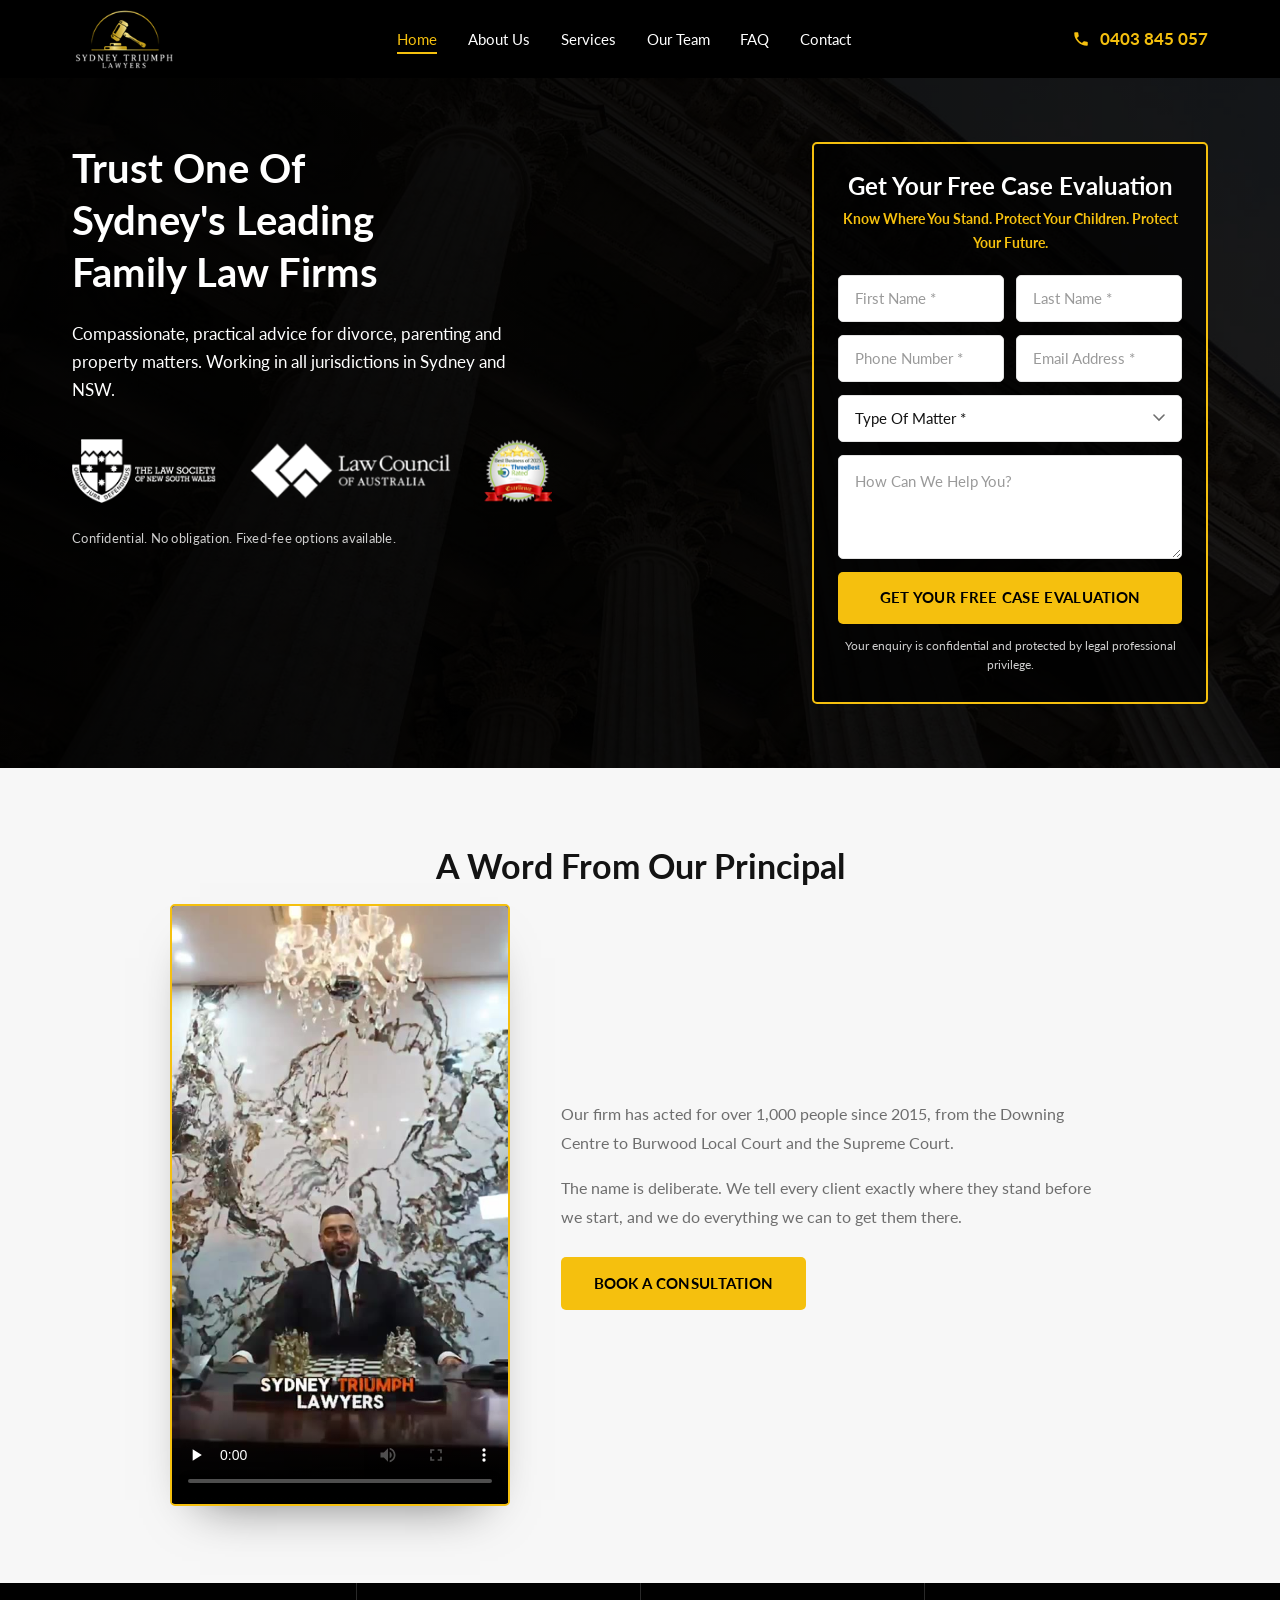
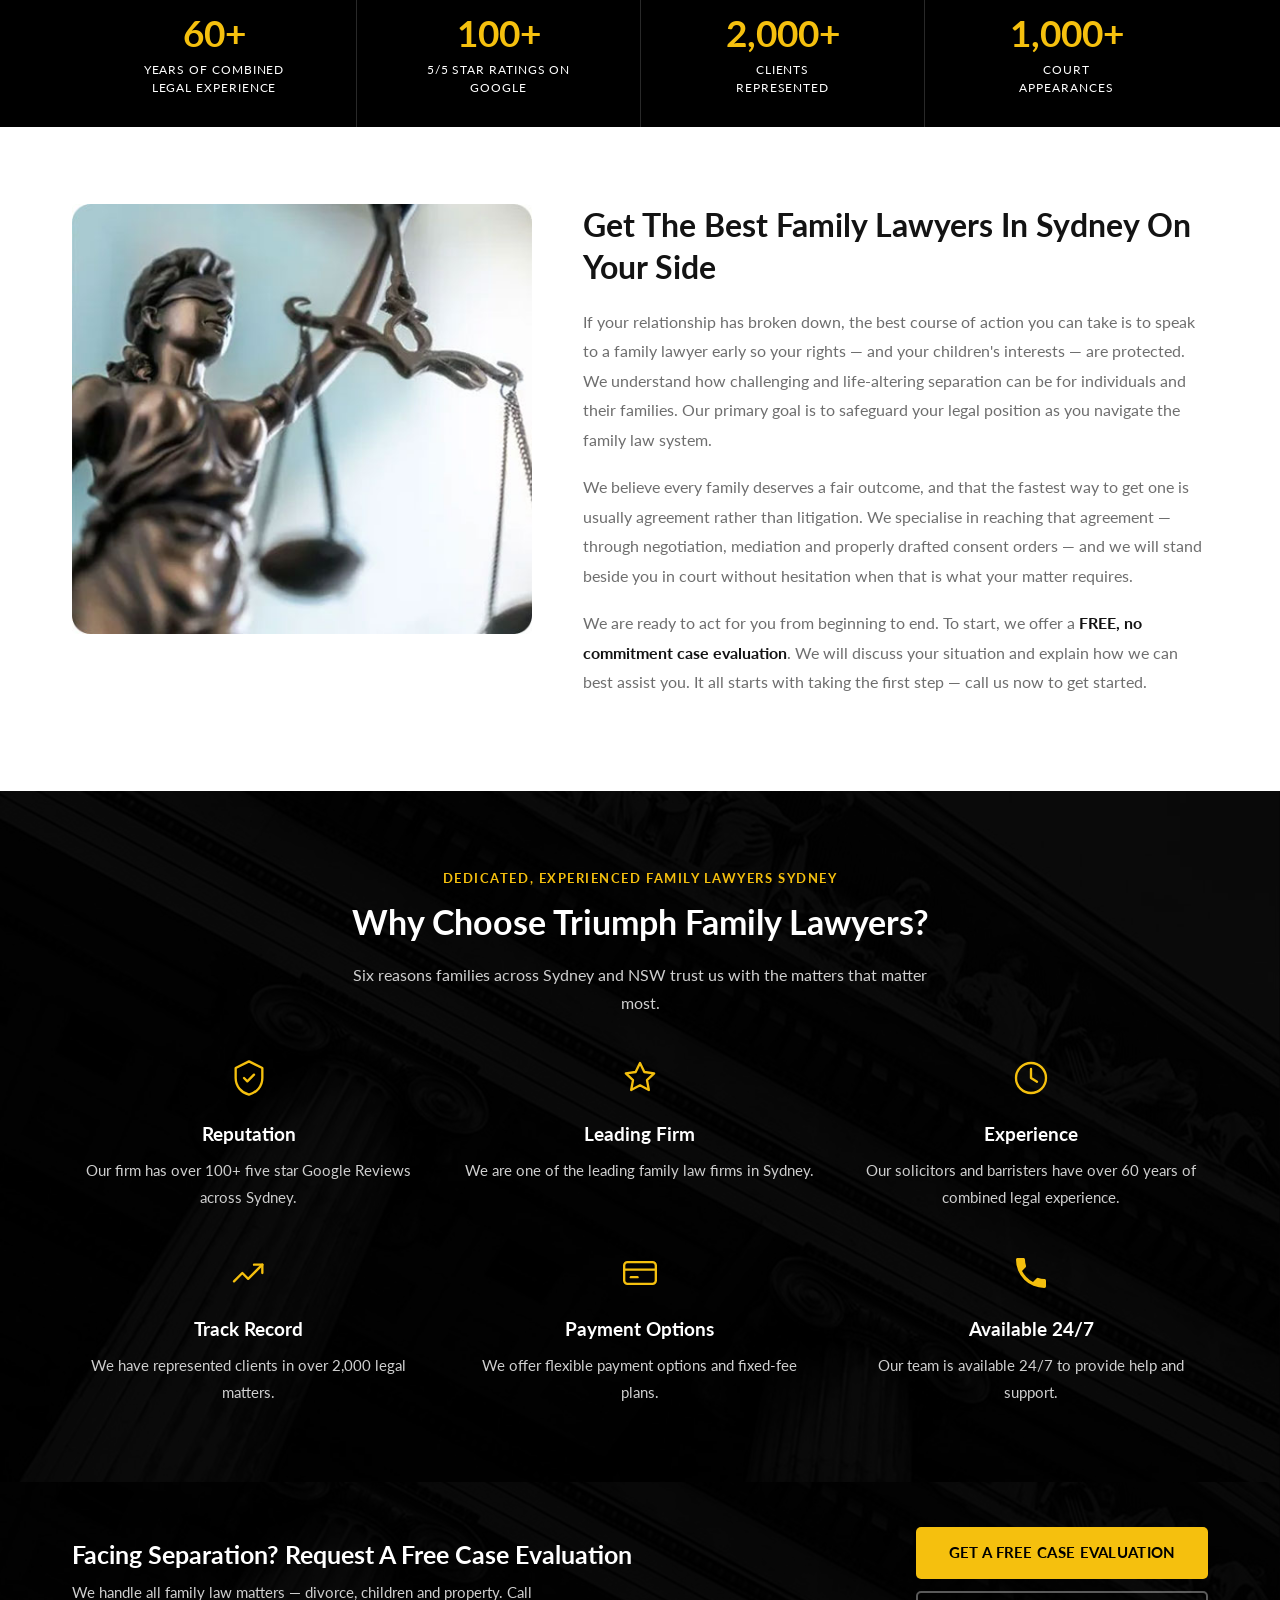
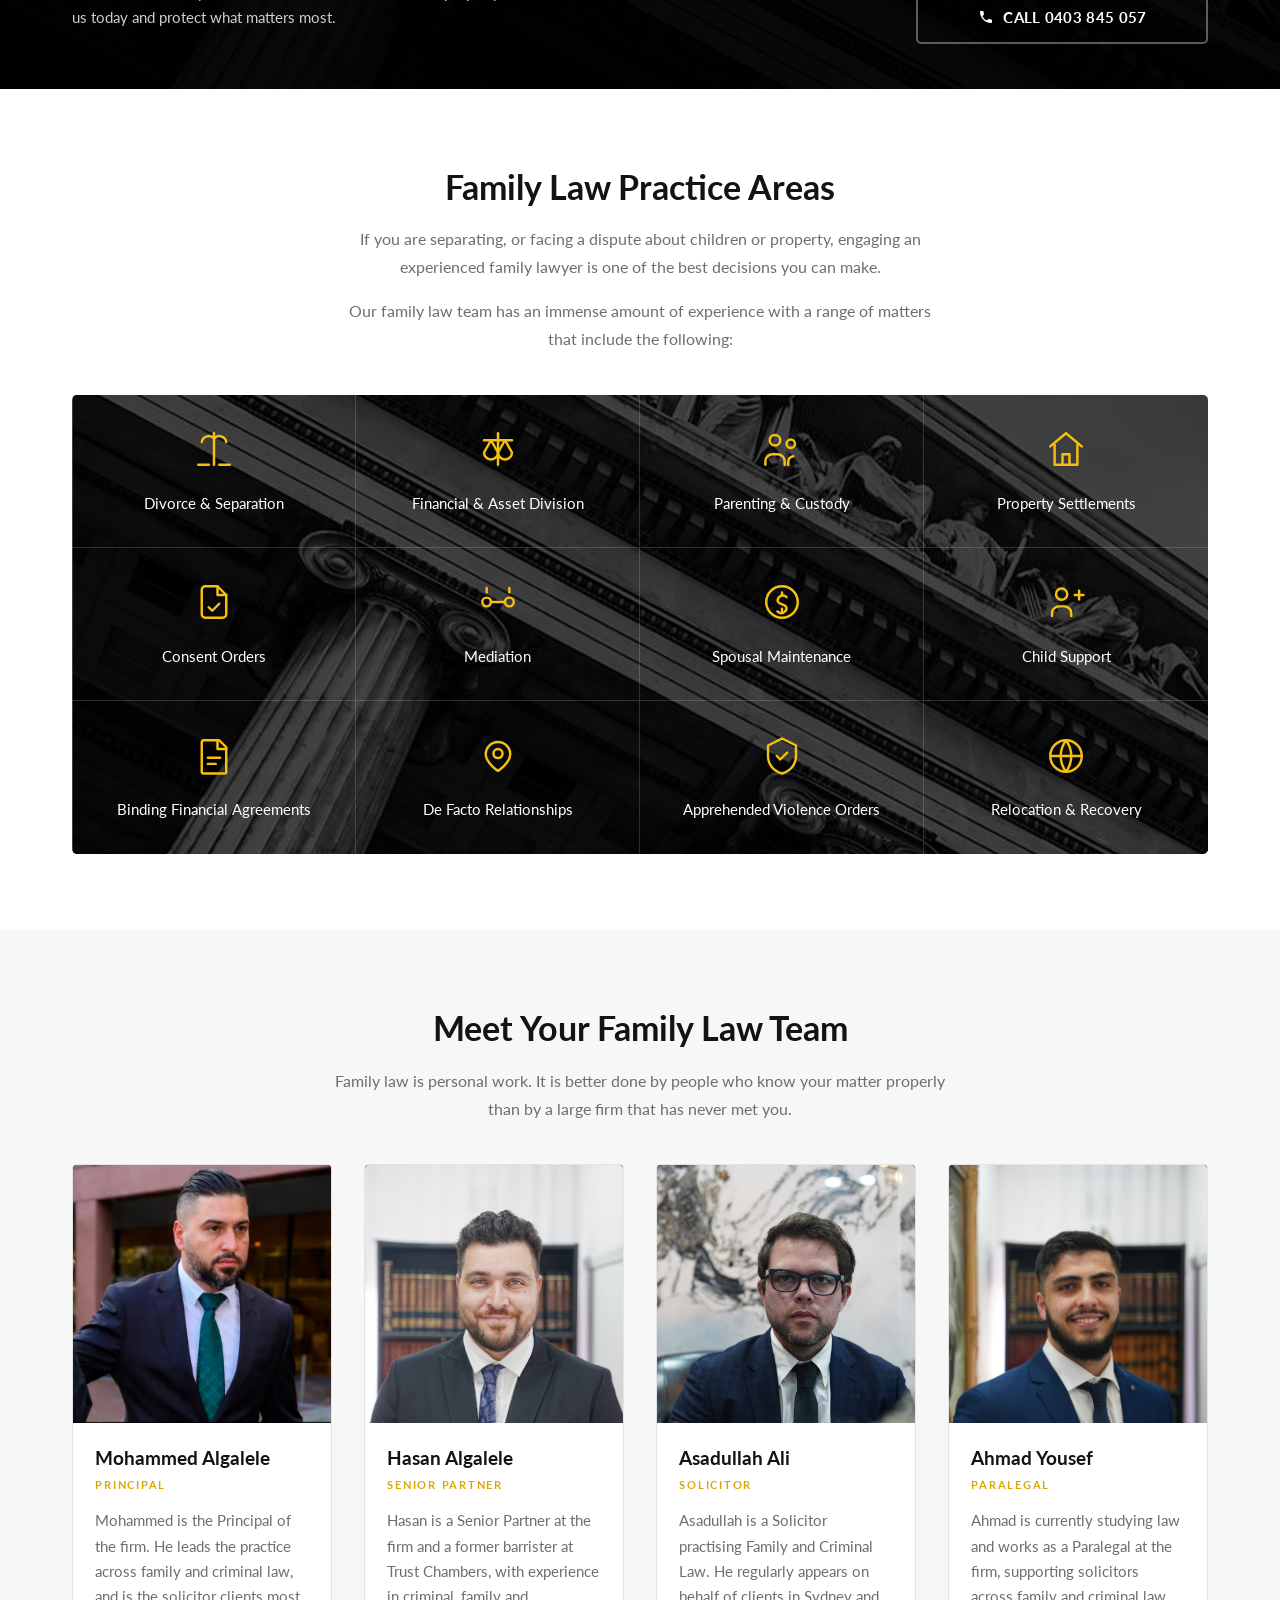
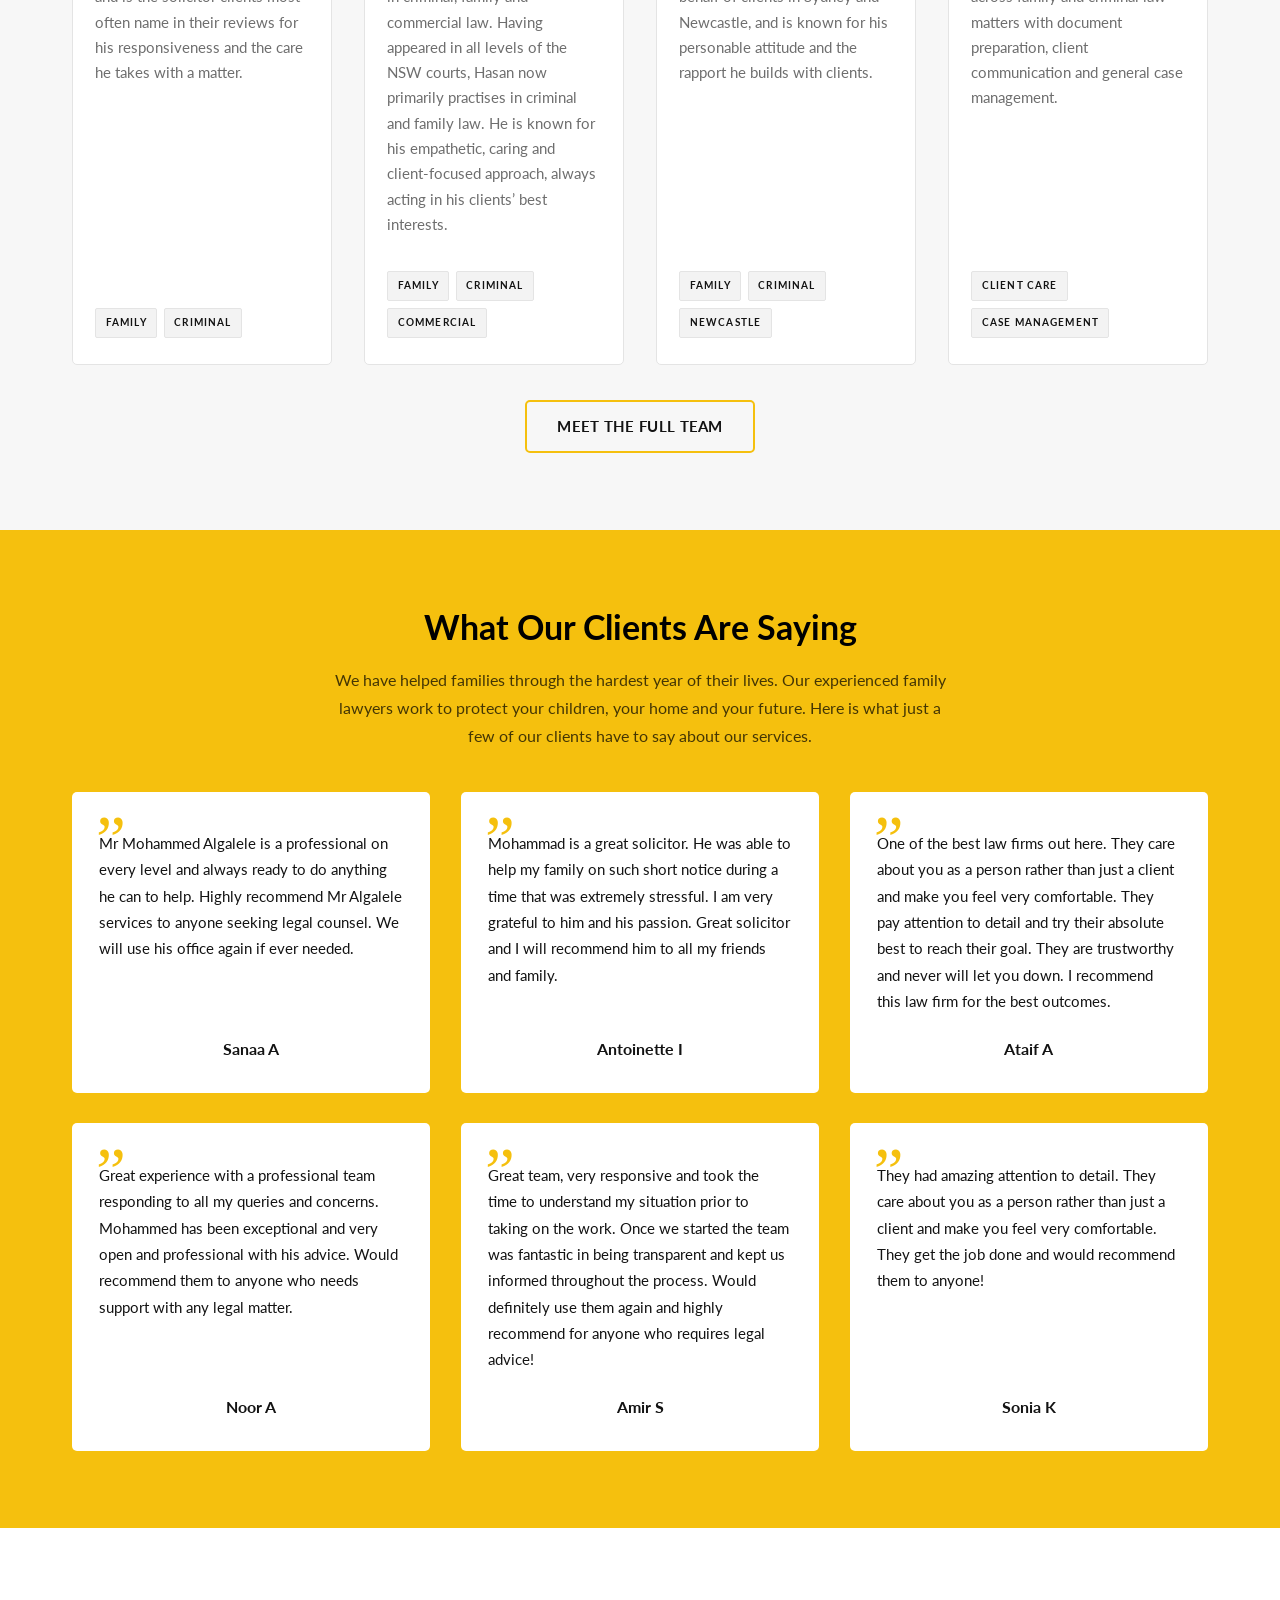
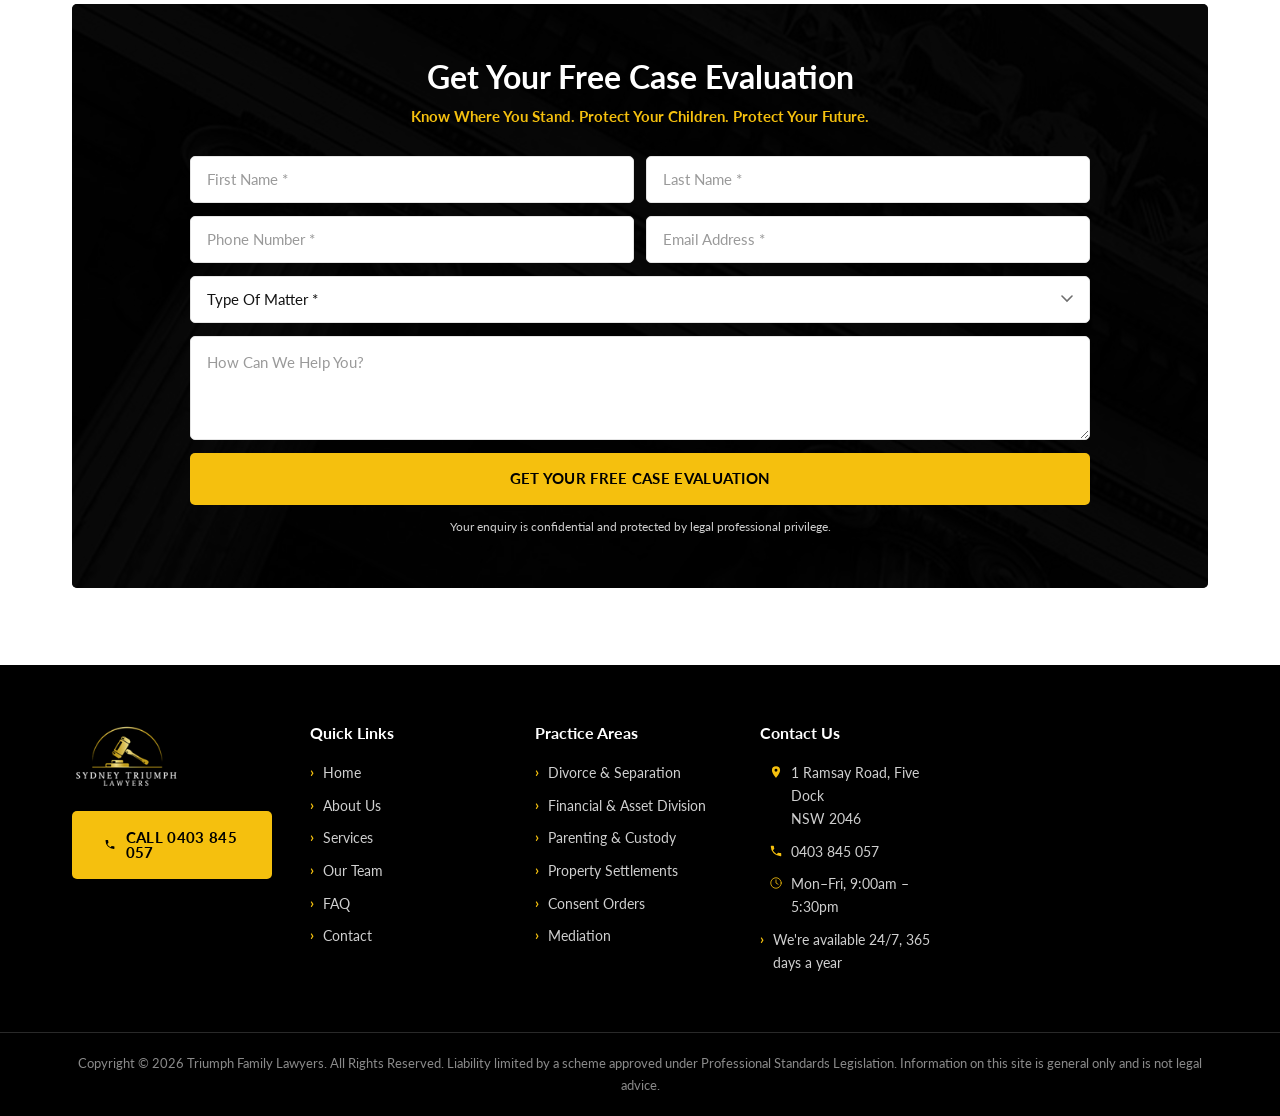
==== index.html @ a7031477 "New phone number and worded step labels Phone changed to 0403 845 057 across every page until the la" ====
<!DOCTYPE html>
<html lang="en-US">
<head>
<meta charset="UTF-8">
<meta name="viewport" content="width=device-width, initial-scale=1">
<link rel="profile" href="https://gmpg.org/xfn/11">
<title>Triumph Family Lawyers &#8211; Family Law Solicitors — Sydney &amp; NSW</title>
<meta name='robots' content='max-image-preview:large' />
<meta name="robots" content="noindex, nofollow, noarchive">
<link rel='dns-prefetch' href='http://fonts.googleapis.com/' />
<link href='https://fonts.gstatic.com' crossorigin rel='preconnect' />
<style id="wp-img-auto-sizes-contain-inline-css">
img:is([sizes=auto i],[sizes^="auto," i]){contain-intrinsic-size:3000px 1500px}
/*# sourceURL=wp-img-auto-sizes-contain-inline-css */
</style>
<style id="wp-emoji-styles-inline-css">

	img.wp-smiley, img.emoji {
		display: inline !important;
		border: none !important;
		box-shadow: none !important;
		height: 1em !important;
		width: 1em !important;
		margin: 0 0.07em !important;
		vertical-align: -0.1em !important;
		background: none !important;
		padding: 0 !important;
	}
/*# sourceURL=wp-emoji-styles-inline-css */
</style>
<style id="wp-block-library-inline-css">
/**
 * Colors
 */
/**
 * Typography
 */
/**
 * SCSS Variables.
 *
 * Please use variables from this sheet to ensure consistency across the UI.
 * Don't add to this sheet unless you're pretty sure the value will be reused in many places.
 * For example, don't add rules to this sheet that affect block visuals. It's purely for UI.
 */
/**
 * Fonts & basic variables.
 */
/**
 * Typography
 */
/**
 * Grid System.
 * https://make.wordpress.org/design/2019/10/31/proposal-a-consistent-spacing-system-for-wordpress/
 */
/**
 * Radius scale.
 */
/**
 * Elevation scale.
 */
/**
 * Dimensions.
 */
/**
 * Mobile specific styles
 */
/**
 * Editor styles.
 */
/**
 * Block & Editor UI.
 */
/**
 * Block paddings.
 */
/**
 * React Native specific.
 * These variables do not appear to be used anywhere else.
 */
/**
 * Breakpoints & Media Queries
 */
/**
*  Converts a hex value into the rgb equivalent.
*
* @param {string} hex - the hexadecimal value to convert
* @return {string} comma separated rgb values
*/
/**
 * Long content fade mixin
 *
 * Creates a fading overlay to signify that the content is longer
 * than the space allows.
 */
/**
 * Breakpoint mixins
 */
/**
 * Focus styles.
 */
/**
 * Applies editor left position to the selector passed as argument
 */
/**
 * Styles that are reused verbatim in a few places
 */
/**
 * Allows users to opt-out of animations via OS-level preferences.
 */
/**
 * Reset default styles for JavaScript UI based pages.
 * This is a WP-admin agnostic reset
 */
/**
 * Reset the WP Admin page styles for Gutenberg-like pages.
 */
/**
 * Creates a checkerboard pattern background to indicate transparency.
 * @param {String} $size - The size of the squares in the checkerboard pattern. Default is 12px.
 */
:root {
  --wp-block-synced-color: #7a00df;
  --wp-block-synced-color--rgb: 122, 0, 223;
  --wp-bound-block-color: var(--wp-block-synced-color);
  --wp-editor-canvas-background: #ddd;
  --wp-admin-theme-color: #007cba;
  --wp-admin-theme-color--rgb: 0, 124, 186;
  --wp-admin-theme-color-darker-10: rgb(0, 107, 160.5);
  --wp-admin-theme-color-darker-10--rgb: 0, 107, 160.5;
  --wp-admin-theme-color-darker-20: #005a87;
  --wp-admin-theme-color-darker-20--rgb: 0, 90, 135;
  --wp-admin-border-width-focus: 2px;
}
@media (min-resolution: 192dpi) {
  :root {
    --wp-admin-border-width-focus: 1.5px;
  }
}

/**
 * Element styles.
 */
.wp-element-button {
  cursor: pointer;
}

:root .has-very-light-gray-background-color {
  background-color: #eee;
}
:root .has-very-dark-gray-background-color {
  background-color: #313131;
}
:root .has-very-light-gray-color {
  color: #eee;
}
:root .has-very-dark-gray-color {
  color: #313131;
}
:root {
  /* stylelint-disable @stylistic/function-comma-space-after -- We can not use spacing because of WP multi site kses rule. */
}
:root .has-vivid-green-cyan-to-vivid-cyan-blue-gradient-background {
  background: linear-gradient(135deg, rgb(0, 208, 132) 0%, rgb(6, 147, 227) 100%);
}
:root .has-purple-crush-gradient-background {
  background: linear-gradient(135deg, rgb(52, 226, 228) 0%, rgb(71, 33, 251) 50%, rgb(171, 29, 254) 100%);
}
:root .has-hazy-dawn-gradient-background {
  background: linear-gradient(135deg, rgb(250, 172, 168) 0%, rgb(218, 208, 236) 100%);
}
:root .has-subdued-olive-gradient-background {
  background: linear-gradient(135deg, rgb(250, 250, 225) 0%, rgb(103, 166, 113) 100%);
}
:root .has-atomic-cream-gradient-background {
  background: linear-gradient(135deg, rgb(253, 215, 154) 0%, rgb(0, 74, 89) 100%);
}
:root .has-nightshade-gradient-background {
  background: linear-gradient(135deg, rgb(51, 9, 104) 0%, rgb(49, 205, 207) 100%);
}
:root .has-midnight-gradient-background {
  background: linear-gradient(135deg, rgb(2, 3, 129) 0%, rgb(40, 116, 252) 100%);
}
:root {
  /* stylelint-enable @stylistic/function-comma-space-after */
  --wp--preset--font-size--normal: 16px;
  --wp--preset--font-size--huge: 42px;
}

.has-regular-font-size {
  font-size: 1em;
}

.has-larger-font-size {
  font-size: 2.625em;
}

.has-normal-font-size {
  font-size: var(--wp--preset--font-size--normal);
}

.has-huge-font-size {
  font-size: var(--wp--preset--font-size--huge);
}

:root .has-text-align-center {
  text-align: center;
}

:root .has-text-align-left {
  /*rtl:ignore*/
  text-align: left;
}

:root .has-text-align-right {
  /*rtl:ignore*/
  text-align: right;
}

.has-fit-text {
  white-space: nowrap !important;
}

#end-resizable-editor-section {
  display: none;
}

.aligncenter {
  clear: both;
}

.items-justified-left {
  justify-content: flex-start;
}

.items-justified-center {
  justify-content: center;
}

.items-justified-right {
  justify-content: flex-end;
}

.items-justified-space-between {
  justify-content: space-between;
}

.screen-reader-text {
  border: 0;
  clip-path: inset(50%);
  height: 1px;
  margin: -1px;
  overflow: hidden;
  padding: 0;
  position: absolute;
  width: 1px;
  word-wrap: normal !important;
}

.screen-reader-text:focus {
  background-color: #ddd;
  clip-path: none;
  color: #444;
  display: block;
  font-size: 1em;
  height: auto;
  left: 5px;
  line-height: normal;
  padding: 15px 23px 14px;
  text-decoration: none;
  top: 5px;
  width: auto;
  z-index: 100000;
}

/**
 * The following provide a simple means of applying a default border style when
 * a user first makes a selection in the border block support panel.
 * This prevents issues such as where the user could set a border width
 * and see no border due there being no border style set.
 *
 * This is intended to be removed once intelligent defaults can be set while
 * making border selections via the block support.
 *
 * See: https://github.com/WordPress/gutenberg/pull/33743
 */
html :where(.has-border-color) {
  border-style: solid;
}

html :where([style*=border-color]) {
  border-style: solid;
}

html :where([style*=border-top-color]) {
  border-top-style: solid;
}

html :where([style*=border-right-color]) {
  /*rtl:ignore*/
  border-right-style: solid;
}

html :where([style*=border-bottom-color]) {
  border-bottom-style: solid;
}

html :where([style*=border-left-color]) {
  /*rtl:ignore*/
  border-left-style: solid;
}

html :where([style*=border-width]) {
  border-style: solid;
}

html :where([style*=border-top-width]) {
  border-top-style: solid;
}

html :where([style*=border-right-width]) {
  /*rtl:ignore*/
  border-right-style: solid;
}

html :where([style*=border-bottom-width]) {
  border-bottom-style: solid;
}

html :where([style*=border-left-width]) {
  /*rtl:ignore*/
  border-left-style: solid;
}

/**
 * Provide baseline responsiveness for images.
 */
html :where(img[class*=wp-image-]) {
  height: auto;
  max-width: 100%;
}

/**
 * Reset user agent styles for figure element margins.
 */
:where(figure) {
  margin: 0 0 1em 0;
}

html :where(.is-position-sticky) {
  /* stylelint-disable length-zero-no-unit -- 0px is set explicitly so that it can be used in a calc value. */
  --wp-admin--admin-bar--position-offset: var(--wp-admin--admin-bar--height, 0px);
  /* stylelint-enable length-zero-no-unit */
}

@media screen and (max-width: 600px) {
  html :where(.is-position-sticky) {
    /* stylelint-disable length-zero-no-unit -- 0px is set explicitly so that it can be used in a calc value. */
    --wp-admin--admin-bar--position-offset: 0px;
    /* stylelint-enable length-zero-no-unit */
  }
}

/*# sourceURL=/wp-includes/css/dist/block-library/common.css */
</style>
<style id="classic-theme-styles-inline-css">
/**
 * These rules are needed for backwards compatibility.
 * They should match the button element rules in the base theme.json file.
 */
.wp-block-button__link {
	color: #ffffff;
	background-color: #32373c;
	border-radius: 9999px; /* 100% causes an oval, but any explicit but really high value retains the pill shape. */

	/* This needs a low specificity so it won't override the rules from the button element if defined in theme.json. */
	box-shadow: none;
	text-decoration: none;

	/* The extra 2px are added to size solids the same as the outline versions.*/
	padding: calc(0.667em + 2px) calc(1.333em + 2px);

	font-size: 1.125em;
}

.wp-block-file__button {
	background: #32373c;
	color: #ffffff;
	text-decoration: none;
}

/*# sourceURL=/wp-includes/css/classic-themes.css */
</style>

<style id="global-styles-inline-css">
:root{--wp--preset--aspect-ratio--square: 1;--wp--preset--aspect-ratio--4-3: 4/3;--wp--preset--aspect-ratio--3-4: 3/4;--wp--preset--aspect-ratio--3-2: 3/2;--wp--preset--aspect-ratio--2-3: 2/3;--wp--preset--aspect-ratio--16-9: 16/9;--wp--preset--aspect-ratio--9-16: 9/16;--wp--preset--color--black: #000000;--wp--preset--color--cyan-bluish-gray: #abb8c3;--wp--preset--color--white: #ffffff;--wp--preset--color--pale-pink: #f78da7;--wp--preset--color--vivid-red: #cf2e2e;--wp--preset--color--luminous-vivid-orange: #ff6900;--wp--preset--color--luminous-vivid-amber: #fcb900;--wp--preset--color--light-green-cyan: #7bdcb5;--wp--preset--color--vivid-green-cyan: #00d084;--wp--preset--color--pale-cyan-blue: #8ed1fc;--wp--preset--color--vivid-cyan-blue: #0693e3;--wp--preset--color--vivid-purple: #9b51e0;--wp--preset--gradient--vivid-cyan-blue-to-vivid-purple: linear-gradient(135deg,rgb(6,147,227) 0%,rgb(155,81,224) 100%);--wp--preset--gradient--light-green-cyan-to-vivid-green-cyan: linear-gradient(135deg,rgb(122,220,180) 0%,rgb(0,208,130) 100%);--wp--preset--gradient--luminous-vivid-amber-to-luminous-vivid-orange: linear-gradient(135deg,rgb(252,185,0) 0%,rgb(255,105,0) 100%);--wp--preset--gradient--luminous-vivid-orange-to-vivid-red: linear-gradient(135deg,rgb(255,105,0) 0%,rgb(207,46,46) 100%);--wp--preset--gradient--very-light-gray-to-cyan-bluish-gray: linear-gradient(135deg,rgb(238,238,238) 0%,rgb(169,184,195) 100%);--wp--preset--gradient--cool-to-warm-spectrum: linear-gradient(135deg,rgb(74,234,220) 0%,rgb(151,120,209) 20%,rgb(207,42,186) 40%,rgb(238,44,130) 60%,rgb(251,105,98) 80%,rgb(254,248,76) 100%);--wp--preset--gradient--blush-light-purple: linear-gradient(135deg,rgb(255,206,236) 0%,rgb(152,150,240) 100%);--wp--preset--gradient--blush-bordeaux: linear-gradient(135deg,rgb(254,205,165) 0%,rgb(254,45,45) 50%,rgb(107,0,62) 100%);--wp--preset--gradient--luminous-dusk: linear-gradient(135deg,rgb(255,203,112) 0%,rgb(199,81,192) 50%,rgb(65,88,208) 100%);--wp--preset--gradient--pale-ocean: linear-gradient(135deg,rgb(255,245,203) 0%,rgb(182,227,212) 50%,rgb(51,167,181) 100%);--wp--preset--gradient--electric-grass: linear-gradient(135deg,rgb(202,248,128) 0%,rgb(113,206,126) 100%);--wp--preset--gradient--midnight: linear-gradient(135deg,rgb(2,3,129) 0%,rgb(40,116,252) 100%);--wp--preset--font-size--small: 13px;--wp--preset--font-size--medium: 20px;--wp--preset--font-size--large: 36px;--wp--preset--font-size--x-large: 42px;--wp--preset--spacing--20: 0.44rem;--wp--preset--spacing--30: 0.67rem;--wp--preset--spacing--40: 1rem;--wp--preset--spacing--50: 1.5rem;--wp--preset--spacing--60: 2.25rem;--wp--preset--spacing--70: 3.38rem;--wp--preset--spacing--80: 5.06rem;--wp--preset--shadow--natural: 6px 6px 9px rgba(0, 0, 0, 0.2);--wp--preset--shadow--deep: 12px 12px 50px rgba(0, 0, 0, 0.4);--wp--preset--shadow--sharp: 6px 6px 0px rgba(0, 0, 0, 0.2);--wp--preset--shadow--outlined: 6px 6px 0px -3px rgb(255, 255, 255), 6px 6px rgb(0, 0, 0);--wp--preset--shadow--crisp: 6px 6px 0px rgb(0, 0, 0);}:where(body) { margin: 0; }:where(.is-layout-flex){gap: 0.5em;}:where(.is-layout-grid){gap: 0.5em;}body .is-layout-flex{display: flex;}.is-layout-flex{flex-wrap: wrap;align-items: center;}.is-layout-flex > :is(*, div){margin: 0;}body .is-layout-grid{display: grid;}.is-layout-grid > :is(*, div){margin: 0;}body{padding-top: 0px;padding-right: 0px;padding-bottom: 0px;padding-left: 0px;}:root :where(.wp-element-button, .wp-block-button__link){background-color: #32373c;border-width: 0;color: #fff;font-family: inherit;font-size: inherit;font-style: inherit;font-weight: inherit;letter-spacing: inherit;line-height: inherit;padding-top: calc(0.667em + 2px);padding-right: calc(1.333em + 2px);padding-bottom: calc(0.667em + 2px);padding-left: calc(1.333em + 2px);text-decoration: none;text-transform: inherit;}.has-black-color{color: var(--wp--preset--color--black) !important;}.has-cyan-bluish-gray-color{color: var(--wp--preset--color--cyan-bluish-gray) !important;}.has-white-color{color: var(--wp--preset--color--white) !important;}.has-pale-pink-color{color: var(--wp--preset--color--pale-pink) !important;}.has-vivid-red-color{color: var(--wp--preset--color--vivid-red) !important;}.has-luminous-vivid-orange-color{color: var(--wp--preset--color--luminous-vivid-orange) !important;}.has-luminous-vivid-amber-color{color: var(--wp--preset--color--luminous-vivid-amber) !important;}.has-light-green-cyan-color{color: var(--wp--preset--color--light-green-cyan) !important;}.has-vivid-green-cyan-color{color: var(--wp--preset--color--vivid-green-cyan) !important;}.has-pale-cyan-blue-color{color: var(--wp--preset--color--pale-cyan-blue) !important;}.has-vivid-cyan-blue-color{color: var(--wp--preset--color--vivid-cyan-blue) !important;}.has-vivid-purple-color{color: var(--wp--preset--color--vivid-purple) !important;}.has-black-background-color{background-color: var(--wp--preset--color--black) !important;}.has-cyan-bluish-gray-background-color{background-color: var(--wp--preset--color--cyan-bluish-gray) !important;}.has-white-background-color{background-color: var(--wp--preset--color--white) !important;}.has-pale-pink-background-color{background-color: var(--wp--preset--color--pale-pink) !important;}.has-vivid-red-background-color{background-color: var(--wp--preset--color--vivid-red) !important;}.has-luminous-vivid-orange-background-color{background-color: var(--wp--preset--color--luminous-vivid-orange) !important;}.has-luminous-vivid-amber-background-color{background-color: var(--wp--preset--color--luminous-vivid-amber) !important;}.has-light-green-cyan-background-color{background-color: var(--wp--preset--color--light-green-cyan) !important;}.has-vivid-green-cyan-background-color{background-color: var(--wp--preset--color--vivid-green-cyan) !important;}.has-pale-cyan-blue-background-color{background-color: var(--wp--preset--color--pale-cyan-blue) !important;}.has-vivid-cyan-blue-background-color{background-color: var(--wp--preset--color--vivid-cyan-blue) !important;}.has-vivid-purple-background-color{background-color: var(--wp--preset--color--vivid-purple) !important;}.has-black-border-color{border-color: var(--wp--preset--color--black) !important;}.has-cyan-bluish-gray-border-color{border-color: var(--wp--preset--color--cyan-bluish-gray) !important;}.has-white-border-color{border-color: var(--wp--preset--color--white) !important;}.has-pale-pink-border-color{border-color: var(--wp--preset--color--pale-pink) !important;}.has-vivid-red-border-color{border-color: var(--wp--preset--color--vivid-red) !important;}.has-luminous-vivid-orange-border-color{border-color: var(--wp--preset--color--luminous-vivid-orange) !important;}.has-luminous-vivid-amber-border-color{border-color: var(--wp--preset--color--luminous-vivid-amber) !important;}.has-light-green-cyan-border-color{border-color: var(--wp--preset--color--light-green-cyan) !important;}.has-vivid-green-cyan-border-color{border-color: var(--wp--preset--color--vivid-green-cyan) !important;}.has-pale-cyan-blue-border-color{border-color: var(--wp--preset--color--pale-cyan-blue) !important;}.has-vivid-cyan-blue-border-color{border-color: var(--wp--preset--color--vivid-cyan-blue) !important;}.has-vivid-purple-border-color{border-color: var(--wp--preset--color--vivid-purple) !important;}.has-vivid-cyan-blue-to-vivid-purple-gradient-background{background: var(--wp--preset--gradient--vivid-cyan-blue-to-vivid-purple) !important;}.has-light-green-cyan-to-vivid-green-cyan-gradient-background{background: var(--wp--preset--gradient--light-green-cyan-to-vivid-green-cyan) !important;}.has-luminous-vivid-amber-to-luminous-vivid-orange-gradient-background{background: var(--wp--preset--gradient--luminous-vivid-amber-to-luminous-vivid-orange) !important;}.has-luminous-vivid-orange-to-vivid-red-gradient-background{background: var(--wp--preset--gradient--luminous-vivid-orange-to-vivid-red) !important;}.has-very-light-gray-to-cyan-bluish-gray-gradient-background{background: var(--wp--preset--gradient--very-light-gray-to-cyan-bluish-gray) !important;}.has-cool-to-warm-spectrum-gradient-background{background: var(--wp--preset--gradient--cool-to-warm-spectrum) !important;}.has-blush-light-purple-gradient-background{background: var(--wp--preset--gradient--blush-light-purple) !important;}.has-blush-bordeaux-gradient-background{background: var(--wp--preset--gradient--blush-bordeaux) !important;}.has-luminous-dusk-gradient-background{background: var(--wp--preset--gradient--luminous-dusk) !important;}.has-pale-ocean-gradient-background{background: var(--wp--preset--gradient--pale-ocean) !important;}.has-electric-grass-gradient-background{background: var(--wp--preset--gradient--electric-grass) !important;}.has-midnight-gradient-background{background: var(--wp--preset--gradient--midnight) !important;}.has-small-font-size{font-size: var(--wp--preset--font-size--small) !important;}.has-medium-font-size{font-size: var(--wp--preset--font-size--medium) !important;}.has-large-font-size{font-size: var(--wp--preset--font-size--large) !important;}.has-x-large-font-size{font-size: var(--wp--preset--font-size--x-large) !important;}
/*# sourceURL=global-styles-inline-css */
</style>

<link rel='stylesheet' id='tfl-fonts-css' href='https://fonts.googleapis.com/css2?family=Lato:ital,wght@0,300;0,400;0,700;0,900;1,400&#038;display=swap' media='all' />
<link rel='stylesheet' id='tfl-theme-css' href='wp-content/themes/triumph-family-law/assets/css/theme.css' media='all' />
<link rel='stylesheet' id='tfl-wp-css' href='wp-content/themes/triumph-family-law/assets/css/wordpress.css' media='all' />
<link rel='stylesheet' id='tfl-style-css' href='wp-content/themes/triumph-family-law/style.css' media='all' />
<meta name="generator" content="WordPress 7.0.4" />
<link rel="canonical" href="index.html" />
<link rel='shortlink' href='index.html' />
<link rel="icon" href="data:image/svg+xml,%3Csvg%20xmlns%3D%27http%3A%2F%2Fwww.w3.org%2F2000%2Fsvg%27%20viewBox%3D%270%200%2032%2032%27%3E%3Crect%20width%3D%2732%27%20height%3D%2732%27%20fill%3D%27%2523000%27%2F%3E%3Cpath%20d%3D%27M9%2010.5h14M16%2010.5v12%27%20stroke%3D%27%2523F5C00E%27%20stroke-width%3D%272.8%27%20stroke-linecap%3D%27round%27%2F%3E%3C%2Fsvg%3E">
<noscript><style>.rv{opacity:1;transform:none}</style></noscript>
<style id="core-block-supports-inline-css">
/**
 * Core styles: block-supports
 */

/*# sourceURL=core-block-supports-inline-css */
</style>

</head>

<body class="home wp-singular page-template-default page page-id-4 wp-embed-responsive wp-theme-triumph-family-law">

<a class="skip-link sr" href="index.html#content">Skip to content</a>


<header class="masthead">
	<div class="shell masthead__in">

					<a class="logo" href="index.html" rel="home">
				<img src="wp-content/themes/triumph-family-law/assets/images/main-logo.png"
				     alt="Triumph Family Lawyers" width="136" height="85">
			</a>
		
		
			<nav id="nav" class="nav" aria-label="Primary"><ul id="menu-primary" class="nav__list"><li id="menu-item-11" class="menu-item menu-item-type-post_type menu-item-object-page menu-item-home current-menu-item page_item page-item-4 current_page_item menu-item-11"><a href="index.html" aria-current="page">Home</a></li>
<li id="menu-item-12" class="menu-item menu-item-type-post_type menu-item-object-page menu-item-12"><a href="about-the-firm/index.html">About Us</a></li>
<li id="menu-item-13" class="menu-item menu-item-type-post_type menu-item-object-page menu-item-13"><a href="family-law-services/index.html">Services</a></li>
<li id="menu-item-14" class="menu-item menu-item-type-post_type menu-item-object-page menu-item-14"><a href="our-team/index.html">Our Team</a></li>
<li id="menu-item-15" class="menu-item menu-item-type-post_type menu-item-object-page menu-item-15"><a href="faq/index.html">FAQ</a></li>
<li id="menu-item-16" class="menu-item menu-item-type-post_type menu-item-object-page menu-item-16"><a href="contact/index.html">Contact</a></li>
</ul></nav>
		
		<a class="callnum" href="tel:+61403845057">
			<svg class="" width="18" height="18" viewBox="0 0 24 24" fill="currentColor" aria-hidden="true" focusable="false"><path d="M6.6 10.8a15.1 15.1 0 0 0 6.6 6.6l2.2-2.2c.3-.3.7-.4 1-.2 1.1.4 2.3.6 3.6.6.6 0 1 .4 1 1V20c0 .6-.4 1-1 1A17 17 0 0 1 3 4c0-.6.4-1 1-1h3.4c.6 0 1 .4 1 1 0 1.2.2 2.4.6 3.6.1.3 0 .7-.2 1l-2.2 2.2z"/></svg>			0403 845 057		</a>

					<button class="burger" type="button" aria-label="Menu" aria-expanded="false" aria-controls="nav">
				<span></span><span></span><span></span>
			</button>
		
	</div>
</header>

<main id="content">

<section class="hero" style="background-image:url('wp-content/themes/triumph-family-law/assets/images/main-banner.jpg')">
	<div class="shell hero__in">

		<div>
			<h1>Trust One Of Sydney&#039;s Leading Family Law Firms</h1>

							<p class="hero__sub">Compassionate, practical advice for divorce, parenting and property matters. Working in all jurisdictions in Sydney and NSW.</p>
			
				<div class="hero__badges">
		<img src="wp-content/themes/triumph-family-law/assets/images/banner-logos.png" alt="Professional body memberships" loading="lazy" width="533" height="70">
	</div>
	
							<p class="hero__note">Confidential. No obligation. Fixed-fee options available.</p>
					</div>

		<div class="evalcard" id="enquiry">
			<h2>Get Your Free Case Evaluation</h2>

							<p class="evalcard__sub">Know Where You Stand. Protect Your Children. Protect Your Future.</p>
			
				<form class="form" action="#" method="post" data-enquiry novalidate>

		<input type="hidden" name="action" value="tfl_enquiry">
		<input type="hidden" name="tfl_source" value="homepage-hero">
		<input type="hidden" name="tfl_redirect" value="#">
		<input type="hidden" id="tfl_nonce" name="tfl_nonce" value="5ed6a89449" /><input type="hidden" name="_wp_http_referer" value="/" />
				<div class="tfl-hp" aria-hidden="true">
			<label for="hero-website">Website</label>
			<input id="hero-website" type="text" name="tfl_website" tabindex="-1" autocomplete="off">
		</div>

		<div class="form__ok" role="status">
			Thank you — your enquiry has been sent. One of our family lawyers will contact you shortly.			For urgent matters call 0403 845 057.		</div>

		
		<div class="form__row">
			<label class="sr" for="hero-first">First name</label>
			<input id="hero-first" name="first_name" type="text" placeholder="First Name *" autocomplete="given-name" required>

			<label class="sr" for="hero-last">Last name</label>
			<input id="hero-last" name="last_name" type="text" placeholder="Last Name *" autocomplete="family-name" required>
		</div>

		<div class="form__row">
			<label class="sr" for="hero-phone">Phone number</label>
			<input id="hero-phone" name="phone" type="tel" placeholder="Phone Number *" autocomplete="tel" required>

			<label class="sr" for="hero-email">Email address</label>
			<input id="hero-email" name="email" type="email" placeholder="Email Address *" autocomplete="email" required>
		</div>

		<label class="sr" for="hero-matter">Type of matter</label>
		<select id="hero-matter" name="matter" required>
			<option value="" selected disabled>Type Of Matter *</option>
							<option value="Divorce &amp; Separation">Divorce &amp; Separation</option>
							<option value="Parenting &amp; Custody">Parenting &amp; Custody</option>
							<option value="Property Settlement">Property Settlement</option>
							<option value="Financial &amp; Asset Division">Financial &amp; Asset Division</option>
							<option value="Consent Orders">Consent Orders</option>
							<option value="Mediation">Mediation</option>
							<option value="Apprehended Violence Order">Apprehended Violence Order</option>
							<option value="Other / Not Sure">Other / Not Sure</option>
					</select>

		<label class="sr" for="hero-msg">How can we help</label>
		<textarea id="hero-msg" name="message" placeholder="How Can We Help You?" required></textarea>

		<button class="btn btn--gold btn--wide" type="submit" data-label="Get Your Free Case Evaluation">Get Your Free Case Evaluation</button>

					<p class="form__privacy">Your enquiry is confidential and protected by legal professional privilege.</p>
			</form>
			</div>

	</div>
</section>

<section class="band band--grey videoblock">
	<div class="shell">
					<h2 class="h2 rv">A Word From Our Principal</h2>
		
		<div class="videoblock__in rv rv-d1">
			<div class="videoblock__player">
				<video
					controls
					preload="none"
					playsinline
					poster="wp-content/themes/triumph-family-law/assets/video/triumph-family-intro-poster.jpg">
					<source src="wp-content/themes/triumph-family-law/assets/video/triumph-family-intro.mp4" type="video/mp4">
					Your browser does not support video playback.					<a href="wp-content/themes/triumph-family-law/assets/video/triumph-family-intro.mp4">Download the video</a>
				</video>
			</div>

							<div class="videoblock__copy">
					<p>Our firm has acted for over 1,000 people since 2015, from the Downing Centre to Burwood Local Court and the Supreme Court.</p>
<p>The name is deliberate. We tell every client exactly where they stand before we start, and we do everything we can to get them there.</p>

											<p style="margin-top:1.6rem">
							<a class="btn btn--gold" href="index.html#enquiry">Book A Consultation</a>
						</p>
									</div>
					</div>
	</div>
</section>

<section class="stats">
	<div class="shell">
				<div class="stats__grid stats__grid--4">
							<div class="stats__cell">
											<span class="stats__n">60+</span>
					
											<span class="stats__l">Years Of Combined<br />
Legal Experience</span>
									</div>
							<div class="stats__cell">
											<span class="stats__n">100+</span>
					
											<span class="stats__l">5/5 Star Ratings On<br />
Google</span>
									</div>
							<div class="stats__cell">
											<span class="stats__n">2,000+</span>
					
											<span class="stats__l">Clients<br />
Represented</span>
									</div>
							<div class="stats__cell">
											<span class="stats__n">1,000+</span>
					
											<span class="stats__l">Court<br />
Appearances</span>
									</div>
					</div>
	</div>
</section>

<section class="band" id="about">
	<div class="shell intro">

		<div class="intro__media rv"
			>
							<img src="wp-content/themes/triumph-family-law/assets/images/intro.jpg" alt="Triumph Family Lawyers" loading="lazy">
					</div>

		<div class="intro__body rv rv-d1">
			<h2>Get The Best Family Lawyers In Sydney On Your Side</h2>

			
				<p>
					If your relationship has broken down, the best course of action you can take is to speak to a family lawyer early so your rights — and your children&#039;s interests — are protected. We understand how challenging and life-altering separation can be for individuals and their families. Our primary goal is to safeguard your legal position as you navigate the family law system.				</p>

				<p>
					We believe every family deserves a fair outcome, and that the fastest way to get one is usually agreement rather than litigation. We specialise in reaching that agreement — through negotiation, mediation and properly drafted consent orders — and we will stand beside you in court without hesitation when that is what your matter requires.				</p>

				<p>
					We are ready to act for you from beginning to end. To start, we offer a <strong>FREE, no commitment case evaluation</strong>. We will discuss your situation and explain how we can best assist you. It all starts with taking the first step — call us now to get started.				</p>

					</div>

	</div>
</section>

<section class="band band--dark" style="background-image:url('wp-content/themes/triumph-family-law/assets/images/sections-bg.jpg')">
	<div class="shell">
		<p class="eyebrow rv">Dedicated, Experienced Family Lawyers Sydney</p>

		<h2 class="h2 rv">
			Why Choose Triumph Family Lawyers?		</h2>

		<p class="sub rv rv-d1">
			Six reasons families across Sydney and NSW trust us with the matters that matter most.		</p>

		<div class="why">
							<div class="why__item rv rv-d0">
					<svg class="why__ico" width="40" height="40" viewBox="0 0 24 24" fill="none" stroke="currentColor" stroke-width="1.4" stroke-linecap="round" stroke-linejoin="round" aria-hidden="true" focusable="false"><path d="M12 2l8 4v6c0 5-3.4 8.7-8 10-4.6-1.3-8-5-8-10V6z"/><path d="M9 12l2 2 4-4"/></svg>					<h3>Reputation</h3>
					<p>Our firm has over 100+ five star Google Reviews across Sydney.</p>
				</div>
							<div class="why__item rv rv-d1">
					<svg class="why__ico" width="40" height="40" viewBox="0 0 24 24" fill="none" stroke="currentColor" stroke-width="1.4" stroke-linecap="round" stroke-linejoin="round" aria-hidden="true" focusable="false"><path d="M12 3l2.6 5.4 5.9.8-4.3 4.1 1.1 5.9L12 16.4 6.7 19.2l1.1-5.9L3.5 9.2l5.9-.8z"/></svg>					<h3>Leading Firm</h3>
					<p>We are one of the leading family law firms in Sydney.</p>
				</div>
							<div class="why__item rv rv-d2">
					<svg class="why__ico" width="40" height="40" viewBox="0 0 24 24" fill="none" stroke="currentColor" stroke-width="1.4" stroke-linecap="round" stroke-linejoin="round" aria-hidden="true" focusable="false"><circle cx="12" cy="12" r="9"/><path d="M12 6.6V12l3.6 2.2"/></svg>					<h3>Experience</h3>
					<p>Our solicitors and barristers have over 60 years of combined legal experience.</p>
				</div>
							<div class="why__item rv rv-d0">
					<svg class="why__ico" width="40" height="40" viewBox="0 0 24 24" fill="none" stroke="currentColor" stroke-width="1.4" stroke-linecap="round" stroke-linejoin="round" aria-hidden="true" focusable="false"><path d="M3 17l5-5 3.5 3.5L20 7"/><path d="M15 7h5v5"/></svg>					<h3>Track Record</h3>
					<p>We have represented clients in over 2,000 legal matters.</p>
				</div>
							<div class="why__item rv rv-d1">
					<svg class="why__ico" width="40" height="40" viewBox="0 0 24 24" fill="none" stroke="currentColor" stroke-width="1.4" stroke-linecap="round" stroke-linejoin="round" aria-hidden="true" focusable="false"><rect x="2.5" y="5.5" width="19" height="13" rx="2"/><path d="M2.5 10h19"/><path d="M6.5 14.5h4"/></svg>					<h3>Payment Options</h3>
					<p>We offer flexible payment options and fixed-fee plans.</p>
				</div>
							<div class="why__item rv rv-d2">
					<svg class="why__ico" width="40" height="40" viewBox="0 0 24 24" fill="currentColor" aria-hidden="true" focusable="false"><path d="M6.6 10.8a15.1 15.1 0 0 0 6.6 6.6l2.2-2.2c.3-.3.7-.4 1-.2 1.1.4 2.3.6 3.6.6.6 0 1 .4 1 1V20c0 .6-.4 1-1 1A17 17 0 0 1 3 4c0-.6.4-1 1-1h3.4c.6 0 1 .4 1 1 0 1.2.2 2.4.6 3.6.1.3 0 .7-.2 1l-2.2 2.2z"/></svg>					<h3>Available 24/7</h3>
					<p>Our team is available 24/7 to provide help and support.</p>
				</div>
					</div>
	</div>
</section>

<section class="callout" style="background-image:url('wp-content/themes/triumph-family-law/assets/images/sections-bg.jpg')">
	<div class="shell callout__in">
		<div>
			<h2>Facing Separation? Request A Free Case Evaluation</h2>
			<p>We handle all family law matters — divorce, children and property. Call us today and protect what matters most.</p>
		</div>

		<div class="callout__btns">
			<a class="btn btn--gold" href="contact/index.html">
				Get A Free Case Evaluation			</a>
			<a class="btn btn--outline-dark" href="tel:+61403845057">
				<svg class="" width="16" height="16" viewBox="0 0 24 24" fill="currentColor" aria-hidden="true" focusable="false"><path d="M6.6 10.8a15.1 15.1 0 0 0 6.6 6.6l2.2-2.2c.3-.3.7-.4 1-.2 1.1.4 2.3.6 3.6.6.6 0 1 .4 1 1V20c0 .6-.4 1-1 1A17 17 0 0 1 3 4c0-.6.4-1 1-1h3.4c.6 0 1 .4 1 1 0 1.2.2 2.4.6 3.6.1.3 0 .7-.2 1l-2.2 2.2z"/></svg>				Call 0403 845 057			</a>
		</div>
	</div>
</section>

<section class="band" id="areas">
	<div class="shell">
		<h2 class="h2 rv">Family Law Practice Areas</h2>

		<div class="sub rv rv-d1">
			<p>If you are separating, or facing a dispute about children or property, engaging an experienced family lawyer is one of the best decisions you can make.</p>
			<p>Our family law team has an immense amount of experience with a range of matters that include the following:</p>
		</div>

		<div class="areas rv rv-d2" style="background-image:url('wp-content/themes/triumph-family-law/assets/images/services-bg.jpg')">
			<div class="areas__grid">
														<a class="areas__item" href="family-law-services/index.html#divorce-and-separation">
						<svg class="areas__ico" width="42" height="42" viewBox="0 0 24 24" fill="none" stroke="currentColor" stroke-width="1.4" stroke-linecap="round" stroke-linejoin="round" aria-hidden="true" focusable="false"><path d="M12 3v18"/><path d="M5 8a4 4 0 0 1 7-2"/><path d="M19 8a4 4 0 0 0-7-2"/><path d="M3 21h6"/><path d="M15 21h6"/></svg>						<span>Divorce &amp; Separation</span>
					</a>
														<a class="areas__item" href="family-law-services/index.html#financial-and-asset-division">
						<svg class="areas__ico" width="42" height="42" viewBox="0 0 24 24" fill="none" stroke="currentColor" stroke-width="1.4" stroke-linecap="round" stroke-linejoin="round" aria-hidden="true" focusable="false"><path d="M12 3v18"/><path d="M4 7h16"/><path d="M8 7l-4 7a4 4 0 0 0 8 0z"/><path d="M16 7l4 7a4 4 0 0 1-8 0z"/></svg>						<span>Financial &amp; Asset Division</span>
					</a>
														<a class="areas__item" href="family-law-services/index.html#parenting-and-custody">
						<svg class="areas__ico" width="42" height="42" viewBox="0 0 24 24" fill="none" stroke="currentColor" stroke-width="1.4" stroke-linecap="round" stroke-linejoin="round" aria-hidden="true" focusable="false"><circle cx="8" cy="7" r="3"/><circle cx="17" cy="9" r="2.4"/><path d="M2.5 21v-2a4 4 0 0 1 4-4h3a4 4 0 0 1 4 4v2"/><path d="M15.5 21v-1.5a3.5 3.5 0 0 1 3-3.4"/></svg>						<span>Parenting &amp; Custody</span>
					</a>
														<a class="areas__item" href="family-law-services/index.html#property-settlements">
						<svg class="areas__ico" width="42" height="42" viewBox="0 0 24 24" fill="none" stroke="currentColor" stroke-width="1.4" stroke-linecap="round" stroke-linejoin="round" aria-hidden="true" focusable="false"><path d="M3 10.5L12 3l9 7.5"/><path d="M5.5 9.5V21h13V9.5"/><path d="M10 21v-6h4v6"/></svg>						<span>Property Settlements</span>
					</a>
														<a class="areas__item" href="family-law-services/index.html#consent-orders">
						<svg class="areas__ico" width="42" height="42" viewBox="0 0 24 24" fill="none" stroke="currentColor" stroke-width="1.4" stroke-linecap="round" stroke-linejoin="round" aria-hidden="true" focusable="false"><path d="M14 3H7a2 2 0 0 0-2 2v14a2 2 0 0 0 2 2h10a2 2 0 0 0 2-2V8z"/><path d="M14 3v5h5"/><path d="M9 15l2 2 4-4"/></svg>						<span>Consent Orders</span>
					</a>
														<a class="areas__item" href="family-law-services/index.html#mediation">
						<svg class="areas__ico" width="42" height="42" viewBox="0 0 24 24" fill="none" stroke="currentColor" stroke-width="1.4" stroke-linecap="round" stroke-linejoin="round" aria-hidden="true" focusable="false"><circle cx="5.5" cy="12" r="2.5"/><circle cx="18.5" cy="12" r="2.5"/><path d="M8 12h8"/><path d="M5.5 6.5V4"/><path d="M18.5 6.5V4"/></svg>						<span>Mediation</span>
					</a>
														<a class="areas__item" href="family-law-services/index.html#financial-and-asset-division">
						<svg class="areas__ico" width="42" height="42" viewBox="0 0 24 24" fill="none" stroke="currentColor" stroke-width="1.4" stroke-linecap="round" stroke-linejoin="round" aria-hidden="true" focusable="false"><circle cx="12" cy="12" r="9"/><path d="M14.6 9.2a3 3 0 0 0-5.1 2c0 2.6 5.1 1.8 5.1 4.3a3 3 0 0 1-5.2 1.9"/><path d="M12 6.6v1.6M12 15.8v1.6"/></svg>						<span>Spousal Maintenance</span>
					</a>
														<a class="areas__item" href="family-law-services/index.html#parenting-and-custody">
						<svg class="areas__ico" width="42" height="42" viewBox="0 0 24 24" fill="none" stroke="currentColor" stroke-width="1.4" stroke-linecap="round" stroke-linejoin="round" aria-hidden="true" focusable="false"><path d="M4 20v-1.5a4 4 0 0 1 4-4h3a4 4 0 0 1 4 4V20"/><circle cx="9.5" cy="7.5" r="3.2"/><path d="M17 8h5M19.5 5.5v5"/></svg>						<span>Child Support</span>
					</a>
														<a class="areas__item" href="family-law-services/index.html#financial-and-asset-division">
						<svg class="areas__ico" width="42" height="42" viewBox="0 0 24 24" fill="none" stroke="currentColor" stroke-width="1.4" stroke-linecap="round" stroke-linejoin="round" aria-hidden="true" focusable="false"><path d="M6 3h9l4 4v14a1 1 0 0 1-1 1H6a1 1 0 0 1-1-1V4a1 1 0 0 1 1-1z"/><path d="M14 3v5h5"/><path d="M8.5 13h7M8.5 16.5h4.5"/></svg>						<span>Binding Financial Agreements</span>
					</a>
														<a class="areas__item" href="family-law-services/index.html#property-settlements">
						<svg class="areas__ico" width="42" height="42" viewBox="0 0 24 24" fill="none" stroke="currentColor" stroke-width="1.4" stroke-linecap="round" stroke-linejoin="round" aria-hidden="true" focusable="false"><path d="M12 20.5s-7-4.6-7-9.5a7 7 0 0 1 14 0c0 4.9-7 9.5-7 9.5z"/><circle cx="12" cy="10.6" r="2.6"/></svg>						<span>De Facto Relationships</span>
					</a>
														<a class="areas__item" href="family-law-services/index.html#parenting-and-custody">
						<svg class="areas__ico" width="42" height="42" viewBox="0 0 24 24" fill="none" stroke="currentColor" stroke-width="1.4" stroke-linecap="round" stroke-linejoin="round" aria-hidden="true" focusable="false"><path d="M12 2l8 4v6c0 5-3.4 8.7-8 10-4.6-1.3-8-5-8-10V6z"/><path d="M9 12l2 2 4-4"/></svg>						<span>Apprehended Violence Orders</span>
					</a>
														<a class="areas__item" href="family-law-services/index.html#parenting-and-custody">
						<svg class="areas__ico" width="42" height="42" viewBox="0 0 24 24" fill="none" stroke="currentColor" stroke-width="1.4" stroke-linecap="round" stroke-linejoin="round" aria-hidden="true" focusable="false"><circle cx="12" cy="12" r="9"/><path d="M3 12h18"/><path d="M12 3a15 15 0 0 1 0 18a15 15 0 0 1 0-18z"/></svg>						<span>Relocation &amp; Recovery</span>
					</a>
							</div>
		</div>
	</div>
</section>

<section class="band band--grey" id="team">
	<div class="shell">

					<h2 class="h2 rv">Meet Your Family Law Team</h2>
			<p class="sub rv rv-d1">
				Family law is personal work. It is better done by people who know your matter properly than by a large firm that has never met you.			</p>
		
		<div class="team">
							<article class="person rv rv-d0">

					<div class="person__shot">
						<div class="person__mono" aria-hidden="true">
							<span>MA</span>
													</div>

													<img src="wp-content/themes/triumph-family-law/assets/images/team/mohammed-algalele.jpg"
							     alt="Mohammed Algalele, Principal"
							     loading="lazy" width="600" height="600">
											</div>

					<div class="person__body">
						<h3>Mohammed Algalele</h3>

													<span class="person__role">Principal</span>
						
						<p>Mohammed is the Principal of the firm. He leads the practice across family and criminal law, and is the solicitor clients most often name in their reviews for his responsiveness and the care he takes with a matter.</p>
													<div class="person__tags">
																	<span class="tag">Family</span>
																	<span class="tag">Criminal</span>
															</div>
											</div>

				</article>
							<article class="person rv rv-d1">

					<div class="person__shot">
						<div class="person__mono" aria-hidden="true">
							<span>HA</span>
													</div>

													<img src="wp-content/themes/triumph-family-law/assets/images/team/hasan-algalele.jpg"
							     alt="Hasan Algalele, Senior Partner"
							     loading="lazy" width="600" height="600">
											</div>

					<div class="person__body">
						<h3>Hasan Algalele</h3>

													<span class="person__role">Senior Partner</span>
						
						<p>Hasan is a Senior Partner at the firm and a former barrister at Trust Chambers, with experience in criminal, family and commercial law. Having appeared in all levels of the NSW courts, Hasan now primarily practises in criminal and family law. He is known for his empathetic, caring and client-focused approach, always acting in his clients&rsquo; best interests.</p>
													<div class="person__tags">
																	<span class="tag">Family</span>
																	<span class="tag">Criminal</span>
																	<span class="tag">Commercial</span>
															</div>
											</div>

				</article>
							<article class="person rv rv-d2">

					<div class="person__shot">
						<div class="person__mono" aria-hidden="true">
							<span>AA</span>
													</div>

													<img src="wp-content/themes/triumph-family-law/assets/images/team/asadullah-ali.jpg"
							     alt="Asadullah Ali, Solicitor"
							     loading="lazy" width="600" height="600">
											</div>

					<div class="person__body">
						<h3>Asadullah Ali</h3>

													<span class="person__role">Solicitor</span>
						
						<p>Asadullah is a Solicitor practising Family and Criminal Law. He regularly appears on behalf of clients in Sydney and Newcastle, and is known for his personable attitude and the rapport he builds with clients.</p>
													<div class="person__tags">
																	<span class="tag">Family</span>
																	<span class="tag">Criminal</span>
																	<span class="tag">Newcastle</span>
															</div>
											</div>

				</article>
							<article class="person rv rv-d3">

					<div class="person__shot">
						<div class="person__mono" aria-hidden="true">
							<span>AY</span>
													</div>

													<img src="wp-content/themes/triumph-family-law/assets/images/team/ahmad-yousef.jpg"
							     alt="Ahmad Yousef, Paralegal"
							     loading="lazy" width="600" height="600">
											</div>

					<div class="person__body">
						<h3>Ahmad Yousef</h3>

													<span class="person__role">Paralegal</span>
						
						<p>Ahmad is currently studying law and works as a Paralegal at the firm, supporting solicitors across family and criminal law matters with document preparation, client communication and general case management.</p>
													<div class="person__tags">
																	<span class="tag">Client care</span>
																	<span class="tag">Case management</span>
															</div>
											</div>

				</article>
					</div>

					<p class="center rv" style="margin-top:2.2rem">
				<a class="btn btn--outline-gold-light" href="our-team/index.html">
					Meet The Full Team				</a>
			</p>
		
	</div>
</section>

<section class="band band--gold">
	<div class="shell">
		<h2 class="h2 rv">What Our Clients Are Saying</h2>

					<p class="sub rv rv-d1">We have helped families through the hardest year of their lives. Our experienced family lawyers work to protect your children, your home and your future. Here is what just a few of our clients have to say about our services.</p>
		
		<div class="quotes">
							<figure class="quote rv rv-d0">
					<p>Mr Mohammed Algalele is a professional on every level and always ready to do anything he can to help. Highly recommend Mr Algalele services to anyone seeking legal counsel. We will use his office again if ever needed.</p>
					<cite>Sanaa A</cite>
				</figure>
							<figure class="quote rv rv-d1">
					<p>Mohammad is a great solicitor. He was able to help my family on such short notice during a time that was extremely stressful. I am very grateful to him and his passion. Great solicitor and I will recommend him to all my friends and family.</p>
					<cite>Antoinette I</cite>
				</figure>
							<figure class="quote rv rv-d2">
					<p>One of the best law firms out here. They care about you as a person rather than just a client and make you feel very comfortable. They pay attention to detail and try their absolute best to reach their goal. They are trustworthy and never will let you down. I recommend this law firm for the best outcomes.</p>
					<cite>Ataif A</cite>
				</figure>
							<figure class="quote rv rv-d0">
					<p>Great experience with a professional team responding to all my queries and concerns. Mohammed has been exceptional and very open and professional with his advice. Would recommend them to anyone who needs support with any legal matter.</p>
					<cite>Noor A</cite>
				</figure>
							<figure class="quote rv rv-d1">
					<p>Great team, very responsive and took the time to understand my situation prior to taking on the work. Once we started the team was fantastic in being transparent and kept us informed throughout the process. Would definitely use them again and highly recommend for anyone who requires legal advice!</p>
					<cite>Amir S</cite>
				</figure>
							<figure class="quote rv rv-d2">
					<p>They had amazing attention to detail. They care about you as a person rather than just a client and make you feel very comfortable. They get the job done and would recommend them to anyone!</p>
					<cite>Sonia K</cite>
				</figure>
					</div>
	</div>
</section>

<section class="band" id="enquiry-footer">
	<div class="shell">
		<div class="finalcta rv" style="background-image:url('wp-content/themes/triumph-family-law/assets/images/case-evaluation-bg.jpg')">
			<div class="finalcta__in">
				<h2>Get Your Free Case Evaluation</h2>

									<p class="finalcta__sub">Know Where You Stand. Protect Your Children. Protect Your Future.</p>
				
					<form class="form" action="#" method="post" data-enquiry novalidate>

		<input type="hidden" name="action" value="tfl_enquiry">
		<input type="hidden" name="tfl_source" value="homepage-footer">
		<input type="hidden" name="tfl_redirect" value="#">
		<input type="hidden" id="tfl_nonce" name="tfl_nonce" value="5ed6a89449" /><input type="hidden" name="_wp_http_referer" value="/" />
				<div class="tfl-hp" aria-hidden="true">
			<label for="home-website">Website</label>
			<input id="home-website" type="text" name="tfl_website" tabindex="-1" autocomplete="off">
		</div>

		<div class="form__ok" role="status">
			Thank you — your enquiry has been sent. One of our family lawyers will contact you shortly.			For urgent matters call 0403 845 057.		</div>

		
		<div class="form__row">
			<label class="sr" for="home-first">First name</label>
			<input id="home-first" name="first_name" type="text" placeholder="First Name *" autocomplete="given-name" required>

			<label class="sr" for="home-last">Last name</label>
			<input id="home-last" name="last_name" type="text" placeholder="Last Name *" autocomplete="family-name" required>
		</div>

		<div class="form__row">
			<label class="sr" for="home-phone">Phone number</label>
			<input id="home-phone" name="phone" type="tel" placeholder="Phone Number *" autocomplete="tel" required>

			<label class="sr" for="home-email">Email address</label>
			<input id="home-email" name="email" type="email" placeholder="Email Address *" autocomplete="email" required>
		</div>

		<label class="sr" for="home-matter">Type of matter</label>
		<select id="home-matter" name="matter" required>
			<option value="" selected disabled>Type Of Matter *</option>
							<option value="Divorce &amp; Separation">Divorce &amp; Separation</option>
							<option value="Parenting &amp; Custody">Parenting &amp; Custody</option>
							<option value="Property Settlement">Property Settlement</option>
							<option value="Financial &amp; Asset Division">Financial &amp; Asset Division</option>
							<option value="Consent Orders">Consent Orders</option>
							<option value="Mediation">Mediation</option>
							<option value="Apprehended Violence Order">Apprehended Violence Order</option>
							<option value="Other / Not Sure">Other / Not Sure</option>
					</select>

		<label class="sr" for="home-msg">How can we help</label>
		<textarea id="home-msg" name="message" placeholder="How Can We Help You?" required></textarea>

		<button class="btn btn--gold btn--wide" type="submit" data-label="Get Your Free Case Evaluation">Get Your Free Case Evaluation</button>

					<p class="form__privacy">Your enquiry is confidential and protected by legal professional privilege.</p>
			</form>
				</div>
		</div>
	</div>
</section>

</main><!-- #content -->


	<footer class="foot">
		<div class="shell foot__grid">

			<div class="foot__brand">
									<img src="wp-content/themes/triumph-family-law/assets/images/main-logo.png"
					     alt="Triumph Family Lawyers" width="136" height="85" loading="lazy">
				
				<a class="btn btn--gold" href="tel:+61403845057">
					<svg class="" width="15" height="15" viewBox="0 0 24 24" fill="currentColor" aria-hidden="true" focusable="false"><path d="M6.6 10.8a15.1 15.1 0 0 0 6.6 6.6l2.2-2.2c.3-.3.7-.4 1-.2 1.1.4 2.3.6 3.6.6.6 0 1 .4 1 1V20c0 .6-.4 1-1 1A17 17 0 0 1 3 4c0-.6.4-1 1-1h3.4c.6 0 1 .4 1 1 0 1.2.2 2.4.6 3.6.1.3 0 .7-.2 1l-2.2 2.2z"/></svg>					Call 0403 845 057				</a>
			</div>

			<div>
				<h4>Quick Links</h4>
				<ul id="menu-footer-links" class=""><li id="menu-item-17" class="menu-item menu-item-type-post_type menu-item-object-page menu-item-home current-menu-item page_item page-item-4 current_page_item menu-item-17"><a href="index.html" aria-current="page">Home</a></li>
<li id="menu-item-18" class="menu-item menu-item-type-post_type menu-item-object-page menu-item-18"><a href="about-the-firm/index.html">About Us</a></li>
<li id="menu-item-19" class="menu-item menu-item-type-post_type menu-item-object-page menu-item-19"><a href="family-law-services/index.html">Services</a></li>
<li id="menu-item-20" class="menu-item menu-item-type-post_type menu-item-object-page menu-item-20"><a href="our-team/index.html">Our Team</a></li>
<li id="menu-item-21" class="menu-item menu-item-type-post_type menu-item-object-page menu-item-21"><a href="faq/index.html">FAQ</a></li>
<li id="menu-item-22" class="menu-item menu-item-type-post_type menu-item-object-page menu-item-22"><a href="contact/index.html">Contact</a></li>
</ul>			</div>

			<div>
				<h4>Practice Areas</h4>
				<ul><li><a href="family-law-services/index.html#divorce-and-separation">Divorce &amp; Separation</a></li><li><a href="family-law-services/index.html#financial-and-asset-division">Financial &amp; Asset Division</a></li><li><a href="family-law-services/index.html#parenting-and-custody">Parenting &amp; Custody</a></li><li><a href="family-law-services/index.html#property-settlements">Property Settlements</a></li><li><a href="family-law-services/index.html#consent-orders">Consent Orders</a></li><li><a href="family-law-services/index.html#mediation">Mediation</a></li></ul>			</div>

			<div>
				<h4>Contact Us</h4>
				<ul>
											<li class="foot__li--icon">
							<svg class="foot__ico" width="14" height="14" viewBox="0 0 24 24" fill="currentColor" aria-hidden="true" focusable="false"><path d="M12 2a7 7 0 0 0-7 7c0 5.2 7 13 7 13s7-7.8 7-13a7 7 0 0 0-7-7zm0 9.5A2.5 2.5 0 1 1 12 6.5a2.5 2.5 0 0 1 0 5z"/></svg>							<span>
								1 Ramsay Road, Five Dock																	<br>NSW 2046															</span>
						</li>
					
					<li class="foot__li--icon">
						<svg class="foot__ico" width="14" height="14" viewBox="0 0 24 24" fill="currentColor" aria-hidden="true" focusable="false"><path d="M6.6 10.8a15.1 15.1 0 0 0 6.6 6.6l2.2-2.2c.3-.3.7-.4 1-.2 1.1.4 2.3.6 3.6.6.6 0 1 .4 1 1V20c0 .6-.4 1-1 1A17 17 0 0 1 3 4c0-.6.4-1 1-1h3.4c.6 0 1 .4 1 1 0 1.2.2 2.4.6 3.6.1.3 0 .7-.2 1l-2.2 2.2z"/></svg>						<a href="tel:+61403845057">0403 845 057</a>
					</li>

					
											<li class="foot__li--icon">
							<svg class="foot__ico" width="14" height="14" viewBox="0 0 24 24" fill="none" stroke="currentColor" stroke-width="1.4" stroke-linecap="round" stroke-linejoin="round" aria-hidden="true" focusable="false"><circle cx="12" cy="12" r="9"/><path d="M12 6.6V12l3.6 2.2"/></svg>							<span>Mon–Fri, 9:00am – 5:30pm</span>
						</li>
					
											<li>We&#039;re available 24/7, 365 days a year</li>
									</ul>
			</div>

		</div>

		<div class="foot__legal">
			<div class="shell">
				Copyright &copy; 2026 Triumph Family Lawyers. All Rights Reserved.				Liability limited by a scheme approved under Professional Standards Legislation.				Information on this site is general only and is not legal advice.			</div>
		</div>
	</footer>


<script type="speculationrules">
{"prefetch":[{"source":"document","where":{"and":[{"href_matches":"/*"},{"not":{"href_matches":["/wp-*.php","/wp-admin/*","/wp-content/uploads/*","/wp-content/*","/wp-content/plugins/*","/wp-content/themes/triumph-family-law/*","/*\\?(.+)"]}},{"not":{"selector_matches":"a[rel~=\"nofollow\"]"}},{"not":{"selector_matches":".no-prefetch, .no-prefetch a"}}]},"eagerness":"conservative"}]}
</script>
<script id="tfl-main-js" src="wp-content/themes/triumph-family-law/assets/js/main.js"></script>


<script>
(function(){
  document.querySelectorAll('form[data-enquiry]').forEach(function(f){
    f.setAttribute('action','#');
    f.addEventListener('submit', function(e){
      e.preventDefault();
      e.stopImmediatePropagation();
      var ok = f.querySelector('.form__ok');
      if(ok){
        ok.textContent = 'This is a static preview, so the form is inactive here. On the live site this sends an email to the firm straight away.';
        ok.classList.add('is-on');
        ok.scrollIntoView({behavior:'smooth',block:'center'});
      }
    }, true);
  });
})();
</script>
	</body>
</html>
---- wp-content/themes/triumph-family-law/assets/css/theme.css ----
/* ==========================================================================
   Sydney Triumph Lawyers — Family Law
   Built to match the existing sydneytriumphlawyers.com.au design:
   black + gold (#F5C00E), Lato, 5px radii, dark photographic section grounds.
   ========================================================================== */

:root {
  --gold:        #F5C00E;
  --gold-dark:   #D9A800;
  --black:       #000000;
  --near-black:  #111111;
  --panel:       #1A1A1A;
  --ink:         #131313;
  --grey:        #6E6E6E;
  --grey-light:  #CFCFCF;
  --white:       #FFFFFF;
  --line:        #E4E4E4;
  --line-dark:   rgba(255, 255, 255, 0.16);

  --font: "Lato", "Helvetica Neue", Helvetica, Arial, sans-serif;

  --shell: 1200px;
  --gut: clamp(1rem, 4vw, 2rem);
  --band: clamp(3.2rem, 6vw, 4.8rem);
  --r: 5px;
  --ease: cubic-bezier(0.4, 0, 0.2, 1);
}

*, *::before, *::after { box-sizing: border-box; }

html { -webkit-text-size-adjust: 100%; scroll-behavior: smooth; }

body {
  margin: 0;
  font-family: var(--font);
  font-size: 16px;
  line-height: 1.7;
  color: var(--ink);
  background: var(--white);
  -webkit-font-smoothing: antialiased;
  overflow-x: hidden;
}

img { max-width: 100%; display: block; height: auto; }
a { color: inherit; }

h1, h2, h3, h4 { font-weight: 700; margin: 0; line-height: 1.3; }
p { margin: 0 0 1rem; }
p:last-child { margin-bottom: 0; }

::selection { background: var(--gold); color: var(--black); }
:focus-visible { outline: 2px solid var(--gold); outline-offset: 2px; }

.shell {
  width: 100%;
  max-width: var(--shell);
  margin-inline: auto;
  padding-inline: var(--gut);
}

.sr {
  position: absolute; width: 1px; height: 1px; padding: 0; margin: -1px;
  overflow: hidden; clip: rect(0 0 0 0); white-space: nowrap; border: 0;
}

/* --- Buttons ------------------------------------------------------------ */

.btn {
  display: inline-flex;
  align-items: center;
  justify-content: center;
  gap: 0.6rem;
  font-family: var(--font);
  font-size: 0.95rem;
  font-weight: 700;
  line-height: 1;
  text-transform: uppercase;
  letter-spacing: 0.02em;
  text-decoration: none;
  padding: 1.05rem 1.9rem;
  border: 2px solid transparent;
  border-radius: var(--r);
  cursor: pointer;
  transition: background 0.3s var(--ease), color 0.3s var(--ease),
              border-color 0.3s var(--ease);
}

.btn--gold { background: var(--gold); color: var(--black); }
.btn--gold:hover { background: var(--white); color: var(--black); }

.btn--outline-gold {
  background: transparent;
  color: var(--gold);
  border-color: var(--gold);
}
.btn--outline-gold:hover { background: var(--gold); color: var(--black); }

/* Gold border, dark label — used on light backgrounds (news "Read More") */
.btn--outline-gold-light {
  background: transparent;
  color: var(--ink);
  border-color: var(--gold);
}
.btn--outline-gold-light:hover { background: var(--gold); color: var(--black); }

.btn--outline-dark {
  background: transparent;
  color: var(--white);
  border-color: rgba(255, 255, 255, 0.35);
}
.btn--outline-dark:hover { background: var(--white); color: var(--black); border-color: var(--white); }

.btn--wide { width: 100%; }

/* --- Header ------------------------------------------------------------- */

.masthead {
  background: var(--black);
  position: sticky;
  top: 0;
  z-index: 200;
}

.masthead__in {
  display: flex;
  align-items: center;
  justify-content: space-between;
  gap: 1.5rem;
  min-height: 78px;
}

.logo img { width: 104px; height: auto; }

.nav { display: flex; align-items: center; gap: clamp(1.1rem, 2.4vw, 2.3rem); }

.nav a {
  color: var(--white);
  text-decoration: none;
  font-size: 0.95rem;
  font-weight: 400;
  padding-block: 0.4rem;
  position: relative;
  white-space: nowrap;
  transition: color 0.3s var(--ease);
}

.nav a::after {
  content: "";
  position: absolute;
  left: 0; bottom: 0;
  width: 100%; height: 2px;
  background: var(--gold);
  transform: scaleX(0);
  transform-origin: left;
  transition: transform 0.3s var(--ease);
}

.nav a:hover { color: var(--gold); }
.nav a:hover::after,
.nav a[aria-current="page"]::after { transform: scaleX(1); }
.nav a[aria-current="page"] { color: var(--gold); }

.callnum {
  display: inline-flex;
  align-items: center;
  gap: 0.6rem;
  color: var(--gold);
  font-weight: 700;
  font-size: 1.08rem;
  text-decoration: none;
  white-space: nowrap;
}
.callnum:hover { color: var(--white); }

.burger {
  display: none;
  background: none;
  border: 1px solid rgba(255,255,255,0.3);
  border-radius: var(--r);
  width: 46px; height: 42px;
  cursor: pointer;
  padding: 0;
  position: relative;
}

.burger span {
  position: absolute;
  left: 50%; top: 50%;
  width: 20px; height: 2px;
  background: var(--white);
  transform: translate(-50%, -50%);
  transition: transform 0.35s var(--ease), opacity 0.2s var(--ease);
}
.burger span:nth-child(1) { transform: translate(-50%, calc(-50% - 6px)); }
.burger span:nth-child(3) { transform: translate(-50%, calc(-50% + 6px)); }
.burger[aria-expanded="true"] span:nth-child(1) { transform: translate(-50%,-50%) rotate(45deg); }
.burger[aria-expanded="true"] span:nth-child(2) { opacity: 0; }
.burger[aria-expanded="true"] span:nth-child(3) { transform: translate(-50%,-50%) rotate(-45deg); }

/* --- Hero --------------------------------------------------------------- */

.hero {
  background: var(--black) url("../images/main-banner.jpg") center/cover no-repeat;
  position: relative;
  padding-block: clamp(2.8rem, 5vw, 4.2rem);
}

.hero::before {
  content: "";
  position: absolute;
  inset: 0;
  background: linear-gradient(90deg, rgba(0,0,0,0.86) 0%, rgba(0,0,0,0.72) 45%, rgba(0,0,0,0.58) 100%);
}

.hero__in {
  position: relative;
  display: grid;
  grid-template-columns: 1fr 396px;
  gap: clamp(2rem, 4vw, 3.5rem);
  align-items: start;
}

.hero h1 {
  color: var(--white);
  font-size: clamp(1.85rem, 1.25rem + 2.1vw, 2.5rem);
  line-height: 1.3;
  margin-bottom: 1.4rem;
  max-width: 15ch;
}

.hero__sub {
  color: var(--white);
  font-size: 1.06rem;
  line-height: 1.65;
  max-width: 46ch;
  margin-bottom: 2.2rem;
}

.hero__badges { max-width: 480px; }
.hero__badges img { width: 100%; }

.hero__note {
  margin-top: 1.5rem;
  color: var(--grey-light);
  font-size: 0.82rem;
  letter-spacing: 0.02em;
}

/* Evaluation form card */
.evalcard {
  background: rgba(0, 0, 0, 0.72);
  border: 2px solid var(--gold);
  border-radius: var(--r);
  padding: 1.6rem 1.5rem 1.7rem;
}

.evalcard h2 {
  color: var(--white);
  font-size: 1.5rem;
  text-align: center;
  margin-bottom: 0.4rem;
}

.evalcard__sub {
  color: var(--gold);
  text-align: center;
  font-size: 0.86rem;
  font-weight: 700;
  margin-bottom: 1.3rem;
}

/* --- Forms -------------------------------------------------------------- */

.form { display: grid; gap: 0.8rem; }

.form__row { display: grid; grid-template-columns: 1fr 1fr; gap: 0.8rem; }

.form input,
.form select,
.form textarea {
  font-family: var(--font);
  font-size: 0.95rem;
  color: var(--ink);
  background: var(--white);
  border: 1px solid var(--line);
  border-radius: var(--r);
  padding: 0.85rem 1rem;
  width: 100%;
  transition: border-color 0.25s var(--ease), box-shadow 0.25s var(--ease);
}

.form textarea { resize: vertical; min-height: 104px; line-height: 1.6; }

.form select {
  appearance: none;
  background-image: url("data:image/svg+xml,%3Csvg xmlns='http://www.w3.org/2000/svg' width='12' height='8' viewBox='0 0 12 8'%3E%3Cpath d='M1 1l5 5 5-5' stroke='%236E6E6E' stroke-width='1.6' fill='none' stroke-linecap='round'/%3E%3C/svg%3E");
  background-repeat: no-repeat;
  background-position: right 1rem center;
  padding-right: 2.5rem;
  cursor: pointer;
  color: var(--ink);
}

.form input:focus,
.form select:focus,
.form textarea:focus {
  outline: none;
  border-color: var(--gold);
  box-shadow: 0 0 0 3px rgba(245, 192, 14, 0.25);
}

.form input::placeholder, .form textarea::placeholder { color: #9A9A9A; }

.form__ok {
  display: none;
  background: var(--gold);
  color: var(--black);
  border-radius: var(--r);
  padding: 1rem 1.1rem;
  font-size: 0.92rem;
  line-height: 1.6;
  font-weight: 700;
}
.form__ok.is-on { display: block; }

.form__privacy {
  font-size: 0.76rem;
  line-height: 1.55;
  color: var(--grey-light);
  text-align: center;
  margin: 0;
}
.form--light .form__privacy { color: var(--grey); }

/* --- Stats bar ---------------------------------------------------------- */

.stats { background: var(--black); }

.stats__grid { display: grid; grid-template-columns: repeat(4, 1fr); }

.stats__cell {
  padding: 1.9rem 1rem;
  text-align: center;
  border-left: 1px solid var(--line-dark);
}
.stats__cell:first-child { border-left: 0; }

.stats__n {
  display: block;
  color: var(--gold);
  font-size: clamp(1.75rem, 1.2rem + 1.8vw, 2.3rem);
  font-weight: 700;
  line-height: 1.1;
  margin-bottom: 0.5rem;
}

.stats__l {
  display: block;
  color: var(--white);
  font-size: 0.72rem;
  font-weight: 400;
  letter-spacing: 0.08em;
  text-transform: uppercase;
  line-height: 1.55;
}

/* --- Generic bands ------------------------------------------------------ */

.band { padding-block: var(--band); }
.band--grey { background: #F7F7F7; }
.band--gold { background: var(--gold); }

.band--dark {
  background: var(--black) url("../images/sections-bg.jpg") center/cover no-repeat;
  position: relative;
  color: var(--white);
}

.band--dark::before {
  content: "";
  position: absolute;
  inset: 0;
  background: rgba(0, 0, 0, 0.78);
}

.band--dark > .shell { position: relative; }

.eyebrow {
  color: var(--gold);
  font-size: 0.8rem;
  font-weight: 700;
  letter-spacing: 0.12em;
  text-transform: uppercase;
  text-align: center;
  margin: 0 0 0.7rem;
}

.h2 {
  font-size: clamp(1.55rem, 1.15rem + 1.5vw, 2.1rem);
  text-align: center;
  margin-bottom: 1rem;
}

.band--dark .h2 { color: var(--white); }

.sub {
  text-align: center;
  max-width: 68ch;
  margin: 0 auto 2.6rem;
  color: var(--grey);
  font-size: 1rem;
  line-height: 1.75;
}

.band--dark .sub { color: var(--grey-light); }

/* --- Intro (image + copy) ----------------------------------------------- */

.intro {
  display: grid;
  grid-template-columns: 460px 1fr;
  gap: clamp(1.8rem, 4vw, 3.4rem);
  align-items: start;
}

.intro__media {
  border-radius: var(--r);
  overflow: hidden;
  background: #EDEDED;
  aspect-ratio: 495 / 462;
  position: relative;
}

.intro__media img { width: 100%; height: 100%; object-fit: cover; }

.intro__media--empty {
  display: grid;
  place-items: center;
  text-align: center;
  padding: 1.5rem;
  background: var(--black) url("../images/sections-bg.jpg") center/cover no-repeat;
}

.intro__media--empty p {
  color: rgba(255,255,255,0.72);
  font-size: 0.78rem;
  font-weight: 700;
  letter-spacing: 0.13em;
  text-transform: uppercase;
  line-height: 1.9;
}

.intro__body h2 {
  font-size: clamp(1.5rem, 1.15rem + 1.35vw, 2rem);
  margin-bottom: 1.2rem;
}

.intro__body p { color: var(--grey); line-height: 1.85; margin-bottom: 1.1rem; }
.intro__body strong { color: var(--ink); }

/* --- News cards --------------------------------------------------------- */

.news { display: grid; grid-template-columns: 1fr 1fr; gap: clamp(1.4rem, 3vw, 2.6rem); }

.news__item { text-align: center; }

.news__thumb {
  border-radius: var(--r);
  overflow: hidden;
  aspect-ratio: 584 / 417;
  background: var(--black) url("../images/sections-bg.jpg") center/cover no-repeat;
  display: grid;
  place-items: center;
  margin-bottom: 1.2rem;
  padding: 1.5rem;
  text-align: center;
}

.news__thumb img { width: 100%; height: 100%; object-fit: cover; }

.news__thumb p {
  color: rgba(255,255,255,0.7);
  font-size: 0.76rem;
  font-weight: 700;
  letter-spacing: 0.13em;
  text-transform: uppercase;
  line-height: 1.9;
}

.news__item h3 {
  font-size: 1.08rem;
  line-height: 1.55;
  margin-bottom: 1.2rem;
  max-width: 38ch;
  margin-inline: auto;
}

/* --- Why choose --------------------------------------------------------- */

.why {
  display: grid;
  grid-template-columns: repeat(3, 1fr);
  gap: clamp(1.8rem, 3.4vw, 3rem) clamp(1.5rem, 3vw, 2.8rem);
  text-align: center;
}

.why__item h3 { color: var(--white); font-size: 1.18rem; margin-bottom: 0.7rem; }
.why__item p { color: var(--grey-light); font-size: 0.94rem; line-height: 1.75; margin: 0; }

.why__ico {
  width: 40px; height: 40px;
  color: var(--gold);
  margin: 0 auto 1rem;
}

/* --- Callout strip ------------------------------------------------------ */

.callout {
  background: var(--black) url("../images/sections-bg.jpg") center/cover no-repeat;
  position: relative;
}

.callout::before { content: ""; position: absolute; inset: 0; background: rgba(0,0,0,0.8); }

.callout__in {
  position: relative;
  display: flex;
  align-items: center;
  justify-content: space-between;
  gap: 1.8rem;
  flex-wrap: wrap;
  padding-block: clamp(2rem, 3.5vw, 2.8rem);
}

.callout h2 { color: var(--white); font-size: clamp(1.2rem, 1rem + 0.9vw, 1.55rem); margin-bottom: 0.5rem; }
.callout p { color: var(--grey-light); font-size: 0.95rem; margin: 0; max-width: 52ch; }
.callout__btns { display: flex; flex-direction: column; gap: 0.7rem; flex: none; }

/* --- Practice areas grid ------------------------------------------------ */

.areas {
  background: var(--black) url("../images/services-bg.jpg") center/cover no-repeat;
  border-radius: var(--r);
  overflow: hidden;
  position: relative;
}

.areas::before { content: ""; position: absolute; inset: 0; background: rgba(0,0,0,0.72); }

.areas__grid {
  position: relative;
  display: grid;
  grid-template-columns: repeat(4, 1fr);
}

.areas__item {
  padding: clamp(1.6rem, 2.6vw, 2.2rem) 1rem;
  text-align: center;
  text-decoration: none;
  border-right: 1px solid var(--line-dark);
  border-bottom: 1px solid var(--line-dark);
  transition: background 0.3s var(--ease);
  display: block;
}

.areas__item:hover { background: rgba(245, 192, 14, 0.13); }
.areas__item:nth-child(4n) { border-right: 0; }
.areas__item:nth-last-child(-n+4) { border-bottom: 0; }

.areas__ico {
  width: 42px; height: 42px;
  color: var(--gold);
  margin: 0 auto 0.9rem;
  transition: transform 0.3s var(--ease);
}

.areas__item:hover .areas__ico { transform: translateY(-3px); }

.areas__item span {
  display: block;
  color: var(--white);
  font-size: 0.92rem;
  font-weight: 400;
  line-height: 1.5;
}

/* --- Testimonials ------------------------------------------------------- */

.band--gold .h2 { color: var(--black); }
.band--gold .sub { color: rgba(0, 0, 0, 0.72); }

.quotes { display: grid; grid-template-columns: repeat(3, 1fr); gap: clamp(1.2rem, 2.4vw, 2rem); }

.quote {
  background: var(--white);
  border-radius: var(--r);
  padding: 2.4rem 1.7rem 1.9rem;
  position: relative;
  display: flex;
  flex-direction: column;
  margin: 0;
}

.quote::before {
  content: "\201D";
  position: absolute;
  top: 0.9rem; left: 1.5rem;
  font-size: 4.2rem;
  line-height: 1;
  color: var(--gold);
  font-family: Georgia, serif;
}

.quote p {
  font-size: 0.94rem;
  line-height: 1.75;
  color: var(--ink);
  flex: 1;
  margin-bottom: 1.3rem;
}

.quote cite {
  font-style: normal;
  font-weight: 700;
  font-size: 1rem;
  text-align: center;
  color: var(--ink);
}

/* --- Final CTA ---------------------------------------------------------- */

.finalcta {
  background: var(--black) url("../images/case-evaluation-bg.jpg") center/cover no-repeat;
  position: relative;
  border-radius: var(--r);
  overflow: hidden;
  padding: clamp(2.2rem, 4vw, 3.2rem) clamp(1.2rem, 3vw, 3rem);
}

.finalcta::before { content: ""; position: absolute; inset: 0; background: rgba(0,0,0,0.82); }
.finalcta__in { position: relative; max-width: 900px; margin-inline: auto; }
.finalcta h2 { color: var(--white); text-align: center; font-size: clamp(1.5rem, 1.15rem + 1.3vw, 2rem); margin-bottom: 0.4rem; }
.finalcta__sub { color: var(--gold); text-align: center; font-weight: 700; font-size: 0.92rem; margin-bottom: 1.7rem; }

/* --- Footer ------------------------------------------------------------- */

.foot { background: var(--black); color: var(--grey-light); }

.foot__grid {
  display: grid;
  grid-template-columns: 200px repeat(3, 1fr) 1.2fr;
  gap: clamp(1.6rem, 3vw, 2.6rem);
  padding-block: clamp(2.6rem, 5vw, 3.6rem);
}

.foot__brand img { width: 108px; margin-bottom: 1.3rem; }

.foot h4 {
  color: var(--white);
  font-size: 1rem;
  margin-bottom: 1.1rem;
}

.foot ul { list-style: none; margin: 0; padding: 0; display: grid; gap: 0.6rem; }

.foot li { display: flex; gap: 0.55rem; align-items: flex-start; font-size: 0.9rem; line-height: 1.6; }

.foot li::before {
  content: "\203A";
  color: var(--gold);
  font-weight: 700;
  flex: none;
  line-height: 1.5;
}

/* Contact rows carry their own icon, so suppress the chevron */
.foot li.foot__li--icon::before { content: ""; }

.foot a { text-decoration: none; transition: color 0.25s var(--ease); }
.foot a:hover { color: var(--gold); }

.foot__ico { color: var(--gold); flex: none; margin-top: 4px; }

.foot__legal {
  border-top: 1px solid var(--line-dark);
  padding-block: 1.2rem;
  text-align: center;
  font-size: 0.82rem;
  color: #8A8A8A;
}
.foot__legal a { color: #8A8A8A; }
.foot__legal a:hover { color: var(--gold); }

/* --- Reveal ------------------------------------------------------------- */

.rv { opacity: 0; transform: translateY(18px); transition: opacity 0.7s var(--ease), transform 0.7s var(--ease); }
.rv.is-in { opacity: 1; transform: none; }
.rv-d1 { transition-delay: 0.08s; }
.rv-d2 { transition-delay: 0.16s; }
.rv-d3 { transition-delay: 0.24s; }

/* --- Responsive --------------------------------------------------------- */

@media (max-width: 1080px) {
  .hero__in { grid-template-columns: 1fr; }
  .evalcard { max-width: 480px; }
  .intro { grid-template-columns: 1fr; }
  .intro__media { max-width: 460px; }
  .foot__grid { grid-template-columns: 1fr 1fr 1fr; }
  .foot__brand { grid-column: 1 / -1; }
}

@media (max-width: 940px) {
  .nav {
    position: fixed;
    inset: 78px 0 auto;
    flex-direction: column;
    align-items: stretch;
    gap: 0;
    background: var(--black);
    padding: 0 var(--gut) 1.4rem;
    border-bottom: 2px solid var(--gold);
    transform: translateY(-12px);
    opacity: 0;
    visibility: hidden;
    transition: transform 0.35s var(--ease), opacity 0.35s var(--ease), visibility 0.35s;
    max-height: calc(100vh - 78px);
    overflow-y: auto;
  }
  .nav.is-open { transform: none; opacity: 1; visibility: visible; }
  .nav a { padding-block: 1rem; border-bottom: 1px solid var(--line-dark); }
  .nav a::after { display: none; }
  .burger { display: block; }
  .masthead__in .callnum { font-size: 0.95rem; }

  .why { grid-template-columns: 1fr 1fr; }
  .areas__grid { grid-template-columns: repeat(3, 1fr); }
  .areas__item:nth-child(4n) { border-right: 1px solid var(--line-dark); }
  .areas__item:nth-child(3n) { border-right: 0; }
  .areas__item:nth-last-child(-n+4) { border-bottom: 1px solid var(--line-dark); }
  .areas__item:nth-last-child(-n+3) { border-bottom: 0; }

  .quotes { grid-template-columns: 1fr; }
  .news { grid-template-columns: 1fr; }
}

@media (max-width: 700px) {
  .stats__grid { grid-template-columns: 1fr 1fr; }
  .stats__cell:nth-child(3) { border-left: 0; }
  .stats__cell:nth-child(-n+2) { border-bottom: 1px solid var(--line-dark); }
  .why { grid-template-columns: 1fr; }
  .areas__grid { grid-template-columns: 1fr 1fr; }
  .areas__item { border-right: 1px solid var(--line-dark) !important; border-bottom: 1px solid var(--line-dark) !important; }
  .areas__item:nth-child(2n) { border-right: 0 !important; }
  .areas__item:nth-last-child(-n+2) { border-bottom: 0 !important; }
  .form__row { grid-template-columns: 1fr; }
  .foot__grid { grid-template-columns: 1fr 1fr; }
  .callout__btns { width: 100%; }
}

@media (prefers-reduced-motion: reduce) {
  *, *::before, *::after {
    animation-duration: 0.01ms !important;
    transition-duration: 0.01ms !important;
    scroll-behavior: auto !important;
  }
  .rv { opacity: 1; transform: none; }
}
---- wp-content/themes/triumph-family-law/assets/css/wordpress.css ----
/* ==========================================================================
   WordPress-specific styles.
   Loaded after theme.css. Covers markup WordPress generates (nav menus,
   pagination, alignments) plus the inner page components.
   ========================================================================== */

/* --- Accessibility ------------------------------------------------------ */

.skip-link {
  position: absolute;
  left: -9999px;
  top: 0;
  z-index: 999;
}

.skip-link:focus {
  left: 0;
  width: auto;
  height: auto;
  clip: auto;
  background: var(--gold);
  color: var(--black);
  padding: 0.9rem 1.4rem;
  font-weight: 700;
  clip-path: none;
}

/* Honeypot — kept out of view without display:none so bots still fill it. */
.tfl-hp {
  position: absolute !important;
  left: -9999px !important;
  width: 1px;
  height: 1px;
  overflow: hidden;
}

/* --- Nav menus (wp_nav_menu markup) ------------------------------------- */

.nav ul,
.nav__list {
  list-style: none;
  margin: 0;
  padding: 0;
  display: flex;
  align-items: center;
  gap: clamp(1.1rem, 2.4vw, 2.3rem);
}

.nav li { position: relative; }

.nav .current-menu-item > a,
.nav .current_page_item > a { color: var(--gold); }

.nav .current-menu-item > a::after,
.nav .current_page_item > a::after { transform: scaleX(1); }

/* Dropdowns */
.nav .sub-menu {
  position: absolute;
  top: 100%;
  left: 0;
  min-width: 230px;
  background: var(--black);
  border-top: 2px solid var(--gold);
  padding: 0.4rem 0;
  display: block;
  flex-direction: column;
  align-items: stretch;
  gap: 0;
  opacity: 0;
  visibility: hidden;
  transform: translateY(-6px);
  transition: opacity 0.25s var(--ease), transform 0.25s var(--ease), visibility 0.25s;
  z-index: 10;
}

.nav li:hover > .sub-menu,
.nav li:focus-within > .sub-menu {
  opacity: 1;
  visibility: visible;
  transform: none;
}

.nav .sub-menu a {
  padding: 0.7rem 1.2rem;
  display: block;
  font-size: 0.9rem;
}

.nav .sub-menu a::after { display: none; }
.nav .sub-menu a:hover { background: rgba(245, 192, 14, 0.14); }

/* --- Inner page banner -------------------------------------------------- */

.banner {
  background-color: var(--black);
  background-size: cover;
  background-position: center;
  color: var(--white);
  padding-block: clamp(2.8rem, 5.5vw, 4.6rem);
  position: relative;
}

.banner::before {
  content: "";
  position: absolute;
  inset: 0;
  background: rgba(0, 0, 0, 0.76);
}

.banner__in { position: relative; max-width: 780px; }

.banner h1 {
  color: var(--white);
  font-size: clamp(1.7rem, 1.2rem + 1.9vw, 2.4rem);
  margin-bottom: 0.9rem;
}

.banner p {
  color: var(--grey-light);
  font-size: 1.03rem;
  line-height: 1.7;
  max-width: 58ch;
  margin: 0;
}

.crumbs {
  font-size: 0.76rem;
  font-weight: 700;
  letter-spacing: 0.12em;
  text-transform: uppercase;
  color: rgba(255, 255, 255, 0.5);
  margin: 0 0 1.1rem;
}

.crumbs a { color: var(--gold); text-decoration: none; }
.crumbs a:hover { color: var(--white); }
.crumbs span { margin-inline: 0.5rem; }

/* --- Layout helpers ----------------------------------------------------- */

.shell--narrow { max-width: 860px; }
.band--tight { padding-block: clamp(2.2rem, 4vw, 3.2rem); }
.center { text-align: center; }

.split {
  display: grid;
  grid-template-columns: 1fr 1fr;
  gap: clamp(1.8rem, 4vw, 3.6rem);
  align-items: start;
}

.split--wide { grid-template-columns: 0.95fr 1.05fr; }

/* --- Prose (page content) ----------------------------------------------- */

.prose { color: var(--grey); line-height: 1.85; }
.prose > *:first-child { margin-top: 0; }
.prose p { margin-bottom: 1.15rem; }

.prose h2,
.prose h3,
.prose h4 { color: var(--ink); margin: 2.2rem 0 0.9rem; }
.prose h2 { font-size: clamp(1.4rem, 1.1rem + 1.1vw, 1.85rem); }
.prose h3 { font-size: 1.25rem; }

.prose a { color: var(--ink); text-decoration: underline; text-decoration-color: var(--gold); text-underline-offset: 3px; }
.prose a:hover { color: var(--gold-dark); }

.prose ul,
.prose ol { padding-left: 1.3rem; margin: 0 0 1.15rem; }
.prose li { margin-bottom: 0.5rem; }
.prose ul li::marker { color: var(--gold); }

.prose blockquote {
  margin: 1.8rem 0;
  padding: 0.2rem 0 0.2rem 1.4rem;
  border-left: 3px solid var(--gold);
  font-size: 1.1rem;
  color: var(--ink);
}

.prose img { border-radius: var(--r); }
.prose strong { color: var(--ink); }

/* --- Team --------------------------------------------------------------- */

.team {
  display: grid;
  grid-template-columns: repeat(auto-fit, minmax(255px, 1fr));
  gap: clamp(1.3rem, 2.6vw, 2rem);
}

.person {
  background: var(--white);
  border: 1px solid var(--line);
  border-radius: var(--r);
  overflow: hidden;
  display: flex;
  flex-direction: column;
  transition: transform 0.3s var(--ease), box-shadow 0.3s var(--ease), border-color 0.3s var(--ease);
}

.person:hover {
  transform: translateY(-4px);
  border-color: var(--gold);
  box-shadow: 0 22px 40px -30px rgba(0, 0, 0, 0.55);
}

.person__shot {
  position: relative;
  aspect-ratio: 1 / 1;
  background: var(--black);
  overflow: hidden;
}

.person__shot img {
  position: relative;
  z-index: 2;
  width: 100%;
  height: 100%;
  object-fit: cover;
  object-position: center 20%;
  transition: transform 0.6s var(--ease);
}

.person:hover .person__shot img { transform: scale(1.04); }

/* Monogram sits beneath the photo; visible only when no headshot is set. */
.person__mono {
  position: absolute;
  inset: 0;
  z-index: 1;
  display: grid;
  place-items: center;
  background:
    linear-gradient(150deg, rgba(245, 192, 14, 0.22), transparent 62%),
    repeating-linear-gradient(115deg, #141414 0 28px, #1D1D1D 28px 56px);
}

.person__mono span {
  font-size: clamp(2.6rem, 7vw, 3.6rem);
  font-weight: 700;
  color: var(--gold);
  letter-spacing: 0.04em;
}

.person__mono small {
  position: absolute;
  bottom: 1.1rem;
  left: 0;
  right: 0;
  text-align: center;
  font-size: 0.58rem;
  font-weight: 700;
  letter-spacing: 0.16em;
  text-transform: uppercase;
  color: rgba(255, 255, 255, 0.45);
}

.person__body {
  padding: 1.4rem 1.4rem 1.6rem;
  display: flex;
  flex-direction: column;
  flex: 1;
}

.person__body h3 { font-size: 1.2rem; margin-bottom: 0.3rem; }

.person__role {
  display: block;
  font-size: 0.68rem;
  font-weight: 700;
  letter-spacing: 0.16em;
  text-transform: uppercase;
  color: var(--gold-dark);
  margin-bottom: 0.9rem;
}

.person__body p { font-size: 0.93rem; line-height: 1.7; color: var(--grey); }

.person__tags {
  display: flex;
  flex-wrap: wrap;
  gap: 0.4rem;
  margin-top: auto;
  padding-top: 1.1rem;
}

.tag {
  font-size: 0.64rem;
  font-weight: 700;
  letter-spacing: 0.11em;
  text-transform: uppercase;
  color: var(--ink);
  background: #F3F3F3;
  border: 1px solid var(--line);
  padding: 0.35rem 0.6rem;
  border-radius: 2px;
}

/* --- Services rows ------------------------------------------------------ */

.svc {
  display: grid;
  grid-template-columns: 0.8fr 1.2fr;
  gap: clamp(1.4rem, 3.5vw, 3.4rem);
  padding-block: clamp(2.2rem, 4vw, 3.4rem);
  border-bottom: 1px solid var(--line);
  align-items: start;
  scroll-margin-top: 100px;
}

.svc:first-child { padding-top: 0; }
.svc:last-child { border-bottom: 0; }

.svc__n {
  display: block;
  font-size: 0.76rem;
  font-weight: 700;
  letter-spacing: 0.15em;
  text-transform: uppercase;
  color: var(--gold-dark);
  margin-bottom: 1rem;
}

.svc__ico { color: var(--gold-dark); margin-bottom: 1rem; }

.svc h2 { font-size: clamp(1.4rem, 1.1rem + 1.1vw, 1.9rem); }

.svc__body p { color: var(--grey); line-height: 1.85; }

.svc__list { list-style: none; padding: 0; margin: 1.4rem 0 0; display: grid; gap: 0.7rem; }

.svc__list li {
  display: flex;
  gap: 0.75rem;
  align-items: flex-start;
  font-size: 0.95rem;
  line-height: 1.65;
  color: var(--grey);
}

.svc__list li::before {
  content: "";
  width: 6px;
  height: 6px;
  border-radius: 50%;
  background: var(--gold);
  flex: none;
  margin-top: 0.6em;
}

/* --- Why / step blocks (numbered variant) ------------------------------- */

.why__n {
  display: block;
  font-size: 0.75rem;
  font-weight: 700;
  letter-spacing: 0.16em;
  text-transform: uppercase;
  color: var(--gold);
  margin-bottom: 0.7rem;
}

/* Four-item variant — the base .why grid is 3-up, which orphans a 4th item
   on a row of its own. */
.why--4 { grid-template-columns: repeat(4, 1fr); }

@media (max-width: 1080px) {
  .why--4 { grid-template-columns: repeat(2, 1fr); }
}

@media (max-width: 700px) {
  .why--4 { grid-template-columns: 1fr; }
}

/* --- Values list -------------------------------------------------------- */

.values { border-top: 1px solid var(--line); }

.value {
  display: grid;
  grid-template-columns: 74px 1fr;
  gap: clamp(1rem, 2.5vw, 2rem);
  padding-block: clamp(1.5rem, 2.8vw, 2.2rem);
  border-bottom: 1px solid var(--line);
  align-items: start;
}

.value__n {
  font-size: clamp(1.5rem, 2.6vw, 2rem);
  font-weight: 700;
  line-height: 1;
  color: var(--gold);
}

.value h3 { font-size: 1.2rem; margin-bottom: 0.5rem; }
.value p { color: var(--grey); margin: 0; max-width: 62ch; }

/* --- FAQ ---------------------------------------------------------------- */

.faq { border-top: 1px solid var(--line); }

.faq details {
  border-bottom: 1px solid var(--line);
  transition: background 0.3s var(--ease);
}

.faq details[open] { background: #FAFAFA; }

.faq summary {
  list-style: none;
  cursor: pointer;
  padding: clamp(1.2rem, 2.2vw, 1.6rem) clamp(2.8rem, 5vw, 3.6rem) clamp(1.2rem, 2.2vw, 1.6rem) 0;
  position: relative;
  font-size: clamp(1.02rem, 0.95rem + 0.35vw, 1.2rem);
  font-weight: 700;
  line-height: 1.45;
  color: var(--ink);
  transition: color 0.25s var(--ease);
}

.faq summary::-webkit-details-marker { display: none; }
.faq summary:hover { color: var(--gold-dark); }

.faq summary::before,
.faq summary::after {
  content: "";
  position: absolute;
  right: 0.6rem;
  top: 50%;
  background: var(--gold-dark);
  transition: transform 0.3s var(--ease), opacity 0.3s var(--ease);
}

/* Both bars are anchored to the same right edge, so the 2px vertical one is
   nudged LEFT to sit on the centre of the 15px horizontal one. */
.faq summary::before { width: 15px; height: 2px; transform: translateY(-50%); }
.faq summary::after { width: 2px; height: 15px; transform: translate(-6.5px, -50%); }

.faq details[open] summary::after { opacity: 0; transform: translate(-6.5px, -50%) rotate(90deg); }

.faq__a {
  padding: 0 clamp(2.8rem, 5vw, 3.6rem) clamp(1.4rem, 2.4vw, 1.9rem) 0;
  color: var(--grey);
}

.faq__a p { font-size: 0.97rem; line-height: 1.8; margin-bottom: 0.9rem; }
.faq__a p:last-child { margin-bottom: 0; }
.faq__a strong { color: var(--ink); }

/* --- Contact details ---------------------------------------------------- */

.deets { display: grid; gap: 1.2rem; margin-top: 2rem; }

.deet {
  display: flex;
  gap: 1rem;
  align-items: flex-start;
  padding-bottom: 1.2rem;
  border-bottom: 1px solid var(--line);
}

.deet:last-child { border-bottom: 0; padding-bottom: 0; }

.deet__ico {
  width: 42px;
  height: 42px;
  flex: none;
  display: grid;
  place-items: center;
  border: 1px solid var(--line);
  border-radius: 50%;
  color: var(--gold-dark);
}

.deet h4 {
  font-size: 0.68rem;
  font-weight: 700;
  letter-spacing: 0.16em;
  text-transform: uppercase;
  color: var(--gold-dark);
  margin-bottom: 0.35rem;
}

.deet p { margin: 0; font-size: 1rem; line-height: 1.6; color: var(--ink); }
.deet a { text-decoration: none; }
.deet a:hover { color: var(--gold-dark); }

.formwrap {
  background: #FAFAFA;
  border: 1px solid var(--line);
  border-radius: var(--r);
  padding: clamp(1.5rem, 3vw, 2.4rem);
}

.formwrap h3 { font-size: 1.3rem; }
.formwrap .form__privacy { color: var(--grey); }

/* --- Map ---------------------------------------------------------------- */

.mapwrap {
  position: relative;
  aspect-ratio: 16 / 9;
  border-radius: var(--r);
  overflow: hidden;
  border: 1px solid var(--line);
}

.mapwrap iframe { position: absolute; inset: 0; width: 100%; height: 100%; border: 0; }

.map {
  aspect-ratio: 16 / 9;
  border: 1px solid var(--line);
  border-radius: var(--r);
  background:
    linear-gradient(rgba(250, 250, 250, 0.9), rgba(250, 250, 250, 0.9)),
    repeating-linear-gradient(0deg, var(--line) 0 1px, transparent 1px 44px),
    repeating-linear-gradient(90deg, var(--line) 0 1px, transparent 1px 44px);
  display: grid;
  place-items: center;
  text-align: center;
  padding: 2rem;
}

.map__pin {
  display: block;
  width: 42px;
  height: 42px;
  border-radius: 50% 50% 50% 0;
  background: var(--gold);
  transform: rotate(-45deg);
  margin: 0 auto 1.4rem;
  position: relative;
  box-shadow: 0 14px 24px -12px rgba(0, 0, 0, 0.5);
}

.map__pin::after {
  content: "";
  position: absolute;
  inset: 13px;
  background: var(--white);
  border-radius: 50%;
}

.map p {
  font-size: 0.82rem;
  font-weight: 700;
  letter-spacing: 0.1em;
  text-transform: uppercase;
  color: var(--grey);
  line-height: 1.9;
  margin: 0;
}

/* --- Landing page ------------------------------------------------------- */

.masthead--bare .masthead__in { justify-content: space-between; }

.hero--landing h1 { max-width: 18ch; }

.ticks { list-style: none; margin: 1.6rem 0 2rem; padding: 0; display: grid; gap: 0.75rem; }

.ticks li {
  display: flex;
  gap: 0.75rem;
  align-items: flex-start;
  color: var(--white);
  font-size: 1rem;
  line-height: 1.55;
}

.ticks svg { color: var(--gold); flex: none; margin-top: 4px; }

.hero__body { margin: 1.4rem 0 1.8rem; }
.hero__body p { color: rgba(255, 255, 255, 0.85); line-height: 1.7; max-width: 52ch; }

/* Content blocks. The modifier caps the column count; auto-fit handles the
   rest, so 2, 3 and 6 blocks all lay out sensibly. */
.pillars {
  display: grid;
  gap: clamp(1.2rem, 2.6vw, 2rem);
  grid-template-columns: repeat(auto-fit, minmax(280px, 1fr));
}

.pillars--1 { grid-template-columns: minmax(0, 680px); justify-content: center; }
.pillars--2 { grid-template-columns: repeat(auto-fit, minmax(320px, 1fr)); }
.pillars--3 { grid-template-columns: repeat(auto-fit, minmax(280px, 1fr)); }

.pillar {
  background: #FAFAFA;
  border: 1px solid var(--line);
  border-top: 3px solid var(--gold);
  border-radius: var(--r);
  padding: clamp(1.5rem, 3vw, 2.2rem);
}

.pillar__ico { color: var(--gold-dark); margin-bottom: 1rem; }
.pillar h3 { font-size: 1.35rem; margin-bottom: 0.9rem; }
.pillar p { color: var(--grey); line-height: 1.8; }

.foot--bare { padding-top: 1rem; }
.foot--bare .foot__legal { border-top: 0; }

/* --- Video block -------------------------------------------------------- */
/* Sized so a 9:16 phone video sits at a sensible height beside its copy
   rather than running the full width of the page. */

.videoblock__in {
  display: grid;
  grid-template-columns: minmax(0, 340px) minmax(0, 1fr);
  gap: clamp(1.6rem, 4vw, 3.4rem);
  align-items: center;
  max-width: 940px;
  margin-inline: auto;
}

.videoblock__in--solo {
  grid-template-columns: minmax(0, 340px);
  justify-content: center;
}

.videoblock__player {
  border-radius: var(--r);
  overflow: hidden;
  background: #000;
  border: 2px solid var(--gold);
  box-shadow: 0 24px 50px -30px rgba(0, 0, 0, 0.6);
  line-height: 0;
}

.videoblock__player video {
  width: 100%;
  height: auto;
  display: block;
  max-height: 78vh;
}

.videoblock__copy p { color: var(--grey); line-height: 1.8; }
.videoblock__copy p:first-child { margin-top: 0; }

@media (max-width: 800px) {
  .videoblock__in,
  .videoblock__in--solo {
    grid-template-columns: minmax(0, 320px);
    justify-content: center;
  }
  .videoblock__copy { text-align: center; }
}

/* --- Blog --------------------------------------------------------------- */

.postgrid {
  display: grid;
  grid-template-columns: repeat(auto-fit, minmax(290px, 1fr));
  gap: clamp(1.4rem, 3vw, 2.2rem);
}

.postcard {
  background: var(--white);
  border: 1px solid var(--line);
  border-radius: var(--r);
  overflow: hidden;
  display: flex;
  flex-direction: column;
}

.postcard__thumb { display: block; aspect-ratio: 16 / 10; overflow: hidden; }
.postcard__thumb img { width: 100%; height: 100%; object-fit: cover; }
.postcard__body { padding: 1.4rem; display: flex; flex-direction: column; flex: 1; }

.postcard__meta {
  font-size: 0.72rem;
  font-weight: 700;
  letter-spacing: 0.13em;
  text-transform: uppercase;
  color: var(--gold-dark);
  margin-bottom: 0.6rem;
}

.postcard h2 { font-size: 1.15rem; line-height: 1.45; margin-bottom: 0.7rem; }
.postcard h2 a { text-decoration: none; }
.postcard h2 a:hover { color: var(--gold-dark); }
.postcard p { color: var(--grey); font-size: 0.94rem; flex: 1; }
.postcard .btn { align-self: flex-start; margin-top: 1rem; }

.pagination { margin-top: 2.6rem; text-align: center; }

.pagination .page-numbers {
  display: inline-block;
  padding: 0.6rem 1rem;
  margin: 0 0.15rem;
  border: 1px solid var(--line);
  border-radius: var(--r);
  text-decoration: none;
  font-weight: 700;
  font-size: 0.9rem;
}

.pagination .page-numbers:hover,
.pagination .page-numbers.current {
  background: var(--gold);
  border-color: var(--gold);
  color: var(--black);
}

/* --- Form error state --------------------------------------------------- */

.form__err {
  display: none;
  background: #B3261E;
  color: var(--white);
  border-radius: var(--r);
  padding: 1rem 1.1rem;
  font-size: 0.92rem;
  line-height: 1.6;
  font-weight: 700;
}

.form__err.is-on { display: block; }

/* --- WordPress core alignment classes ----------------------------------- */

.alignleft { float: left; margin: 0.4rem 1.6rem 1rem 0; }
.alignright { float: right; margin: 0.4rem 0 1rem 1.6rem; }
.aligncenter { display: block; margin-inline: auto; }
.alignwide { max-width: 1100px; margin-inline: auto; }
.alignfull { width: 100vw; max-width: 100vw; margin-left: calc(50% - 50vw); }

.wp-caption { max-width: 100%; }
.wp-caption-text,
.wp-element-caption {
  font-size: 0.84rem;
  color: var(--grey);
  text-align: center;
  margin-top: 0.5rem;
}

.screen-reader-text {
  position: absolute !important;
  width: 1px;
  height: 1px;
  overflow: hidden;
  clip: rect(0 0 0 0);
  white-space: nowrap;
}

/* --- Stats band column counts ------------------------------------------- */
/* The band adapts to however many stats are still filled in. Kept in CSS so
   the mobile rules below can still win. */

.stats__grid--1 { grid-template-columns: 1fr; }
.stats__grid--2 { grid-template-columns: repeat(2, 1fr); }
.stats__grid--3 { grid-template-columns: repeat(3, 1fr); }
.stats__grid--4 { grid-template-columns: repeat(4, 1fr); }

@media (max-width: 700px) {
  .stats__grid--3,
  .stats__grid--4 { grid-template-columns: 1fr 1fr; }
}

@media (max-width: 380px) {
  .stats__grid { grid-template-columns: 1fr !important; }
  .stats__cell { border-left: 0 !important; border-bottom: 1px solid var(--line-dark); }
  .stats__cell:last-child { border-bottom: 0; }
}

/* --- Admin bar offset --------------------------------------------------- */

.admin-bar .masthead { top: 32px; }

@media (max-width: 782px) {
  .admin-bar .masthead { top: 46px; }
  .admin-bar .nav { top: 124px; }
}

/* --- Responsive --------------------------------------------------------- */

@media (max-width: 940px) {
  .nav ul,
  .nav__list {
    flex-direction: column;
    align-items: stretch;
    gap: 0;
    width: 100%;
  }

  .nav .sub-menu {
    position: static;
    opacity: 1;
    visibility: visible;
    transform: none;
    border-top: 0;
    padding: 0 0 0 1rem;
    background: transparent;
  }

  .split,
  .split--wide { grid-template-columns: 1fr; }
  .svc { grid-template-columns: 1fr; }
}

@media (max-width: 620px) {
  .value { grid-template-columns: 1fr; gap: 0.4rem; }
  .deet { flex-direction: row; }
}

/* ==========================================================================
   Mobile refinements
   ========================================================================== */

@media (max-width: 940px) {

  /* iOS Safari zooms the whole page when a focused field is under 16px.
     On a lead-capture form that jump costs enquiries, so force 16px. */
  .form input,
  .form select,
  .form textarea {
    font-size: 16px;
  }

  /* Give thumbs something to hit. Menu and footer links render ~23px tall,
     which is well under the ~44px comfortable target. */
  .foot li { line-height: 1.7; }

  .foot li a,
  .foot__legal a {
    display: inline-block;
    padding-block: 0.45rem;
  }

  .callnum {
    padding-block: 0.5rem;
    font-size: 1.05rem;
  }

  /* Small print that was dipping under 12px */
  .person__role { font-size: 0.75rem; letter-spacing: 0.13em; }
  .tag { font-size: 0.72rem; }
  .stats__l { font-size: 0.75rem; }
  .form__privacy { font-size: 0.82rem; }
  .foot__legal { font-size: 0.84rem; line-height: 1.7; }

  /* Buttons: full width reads better and is easier to hit than a shrunken pill */
  .callout__btns { width: 100%; }
  .callout__btns .btn { width: 100%; }
  .cta__btns .btn { width: 100%; }
}

@media (max-width: 620px) {

  /* Stop the sticky header eating the screen on a phone */
  .masthead__in { min-height: 66px; }
  .logo img { width: 88px; }

  /* Anchored sections shouldn't land under the sticky header */
  .svc,
  [id] { scroll-margin-top: 80px; }

  /* Team cards: photo was taking most of the fold before any text showed */
  .person__shot { aspect-ratio: 4 / 3; }
  .person__body { padding: 1.2rem 1.2rem 1.4rem; }

  .hero { padding-block: 2rem 2.4rem; }
  .hero__in { gap: 1.8rem; }
  .evalcard { padding: 1.3rem 1.1rem 1.4rem; }
  .evalcard h2 { font-size: 1.32rem; }

  .banner { padding-block: 2.2rem; }
  .quote { padding: 2rem 1.3rem 1.6rem; }
  .finalcta { padding: 1.6rem 1rem 1.8rem; }

  /* Long headings were breaking mid-word on narrow screens */
  h1, h2, .h2, .hero h1 { overflow-wrap: break-word; hyphens: none; }
}
---- wp-content/themes/triumph-family-law/style.css ----
/*
Theme Name:  Triumph Family Lawyers
Theme URI:   https://triumphfamilylawyers.com.au
Author:      Ozitech
Author URI:  https://triumphfamilylawyers.com.au
Description: Family law theme for Triumph Family Lawyers (triumphfamilylawyers.com.au). Black and gold branding carried across from Sydney Triumph Lawyers, with family law content. Includes page templates for Team, Services, About, FAQ and Contact, plus a standalone advertising landing page template. Stats, contact details and professional body badges are all editable from Appearance > Customise.
Version:     1.0.0
Requires at least: 6.0
Tested up to:      6.6
Requires PHP:      7.4
License:     GPL-2.0-or-later
License URI: https://www.gnu.org/licenses/gpl-2.0.html
Text Domain: triumph-family-law
Tags:        custom-menu, custom-logo, featured-images, translation-ready, one-column
*/

/*
 * All presentational CSS lives in assets/css/theme.css and is enqueued from
 * functions.php. This file exists for the WordPress theme header above, and
 * for any small overrides you want to make without touching the build.
 *
 * Add overrides below this line.
 * -------------------------------------------------------------------------- */
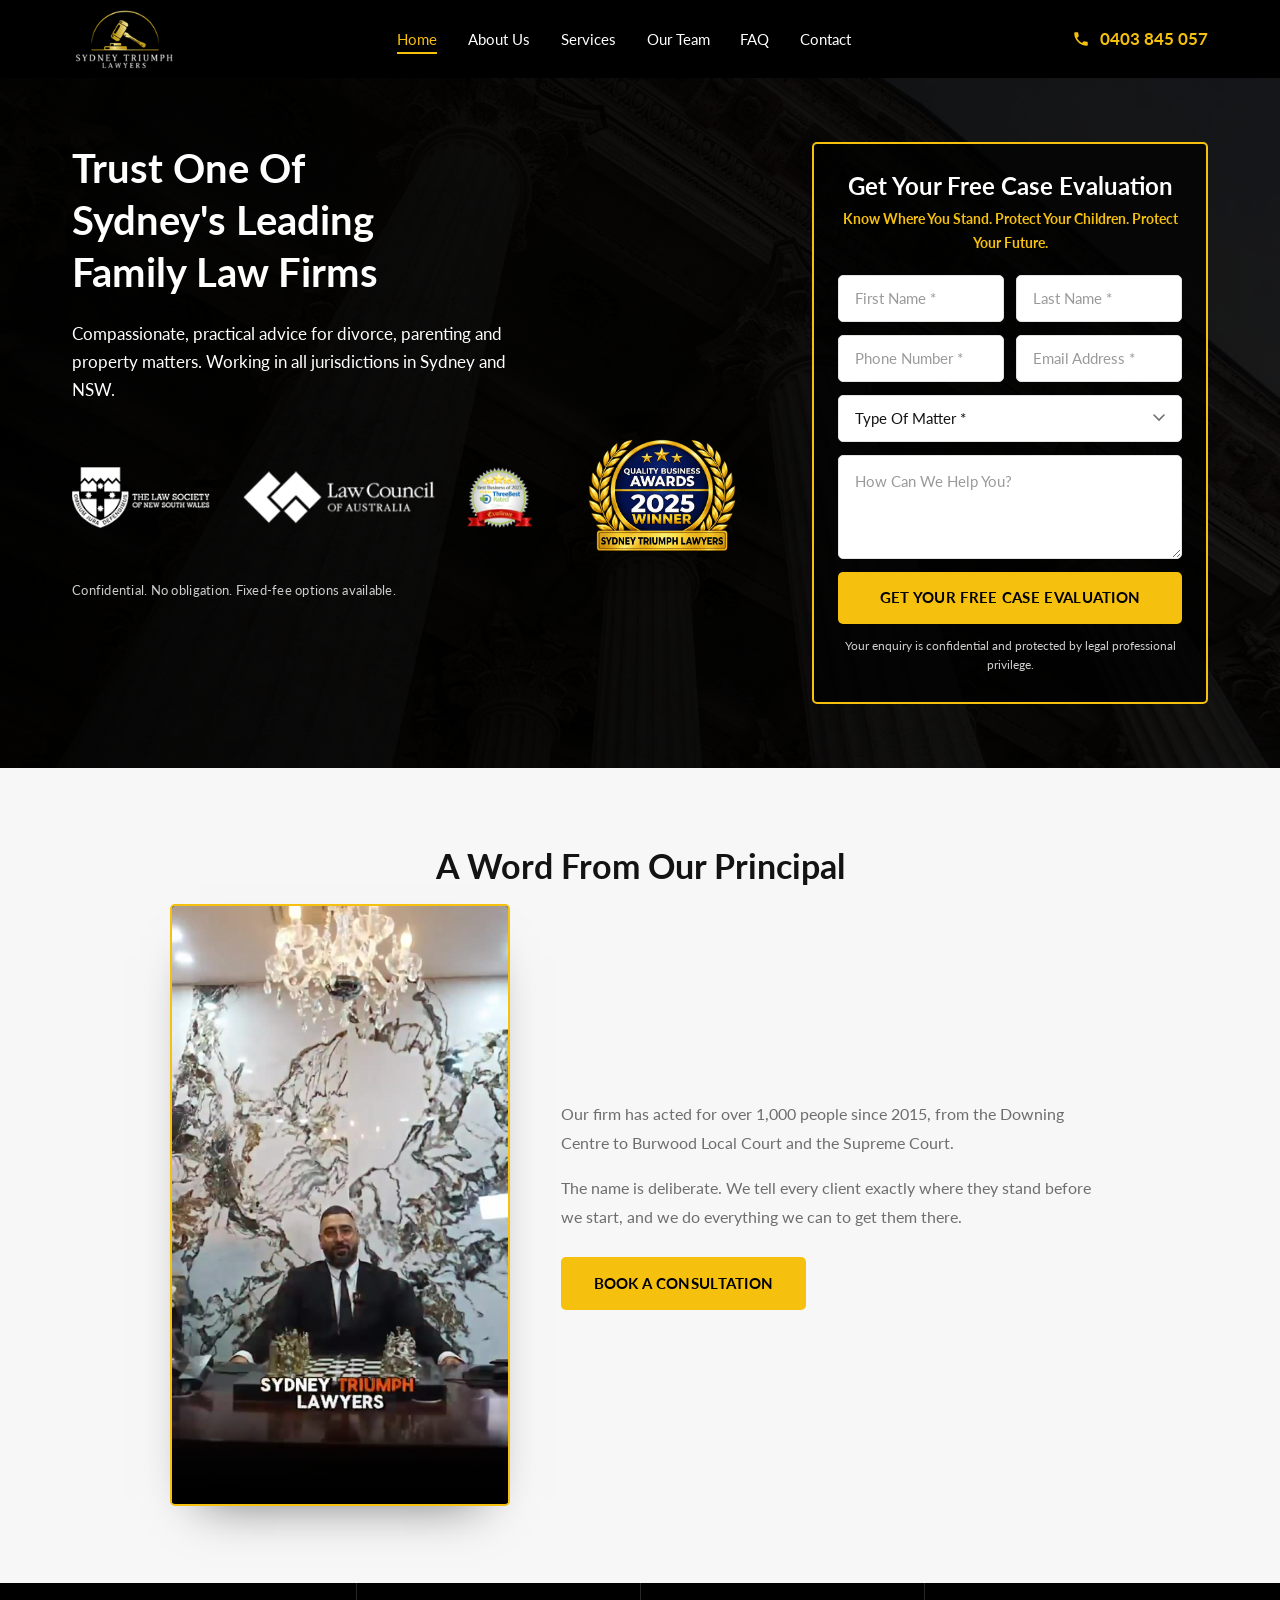
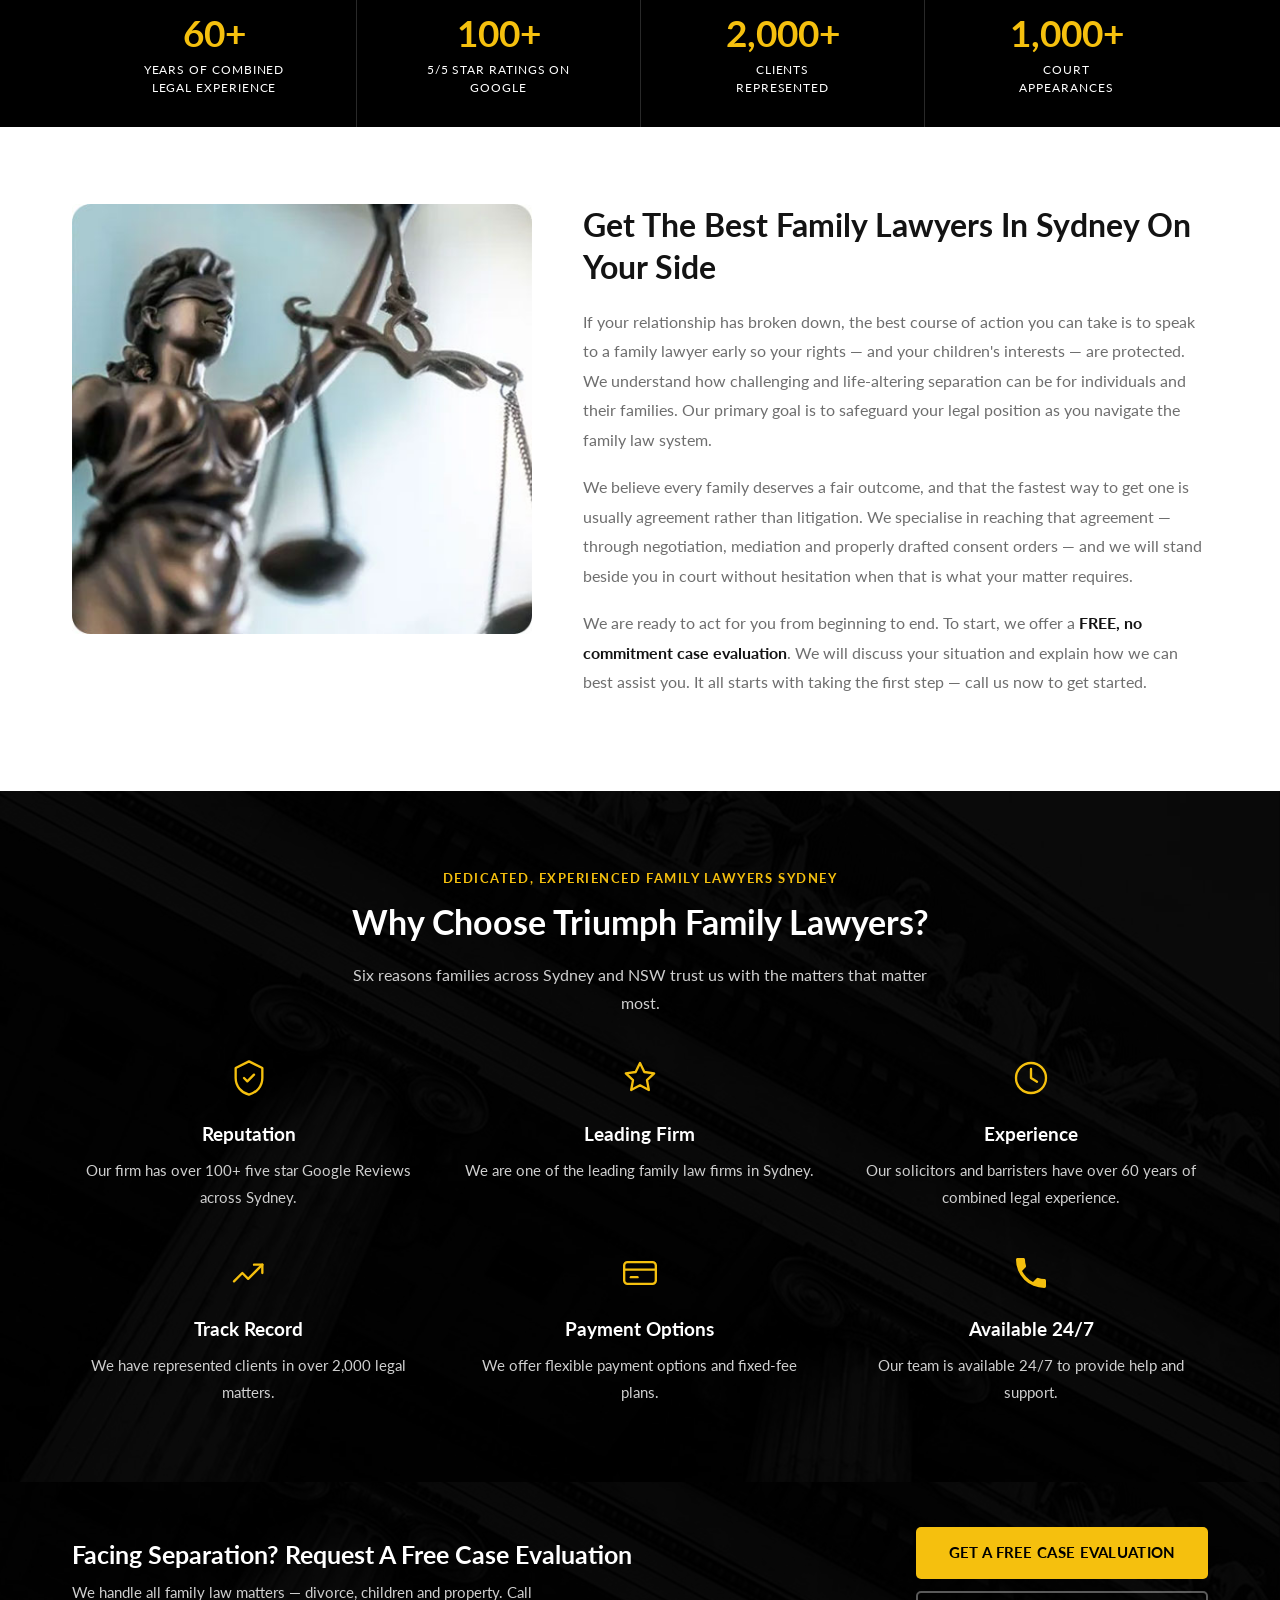
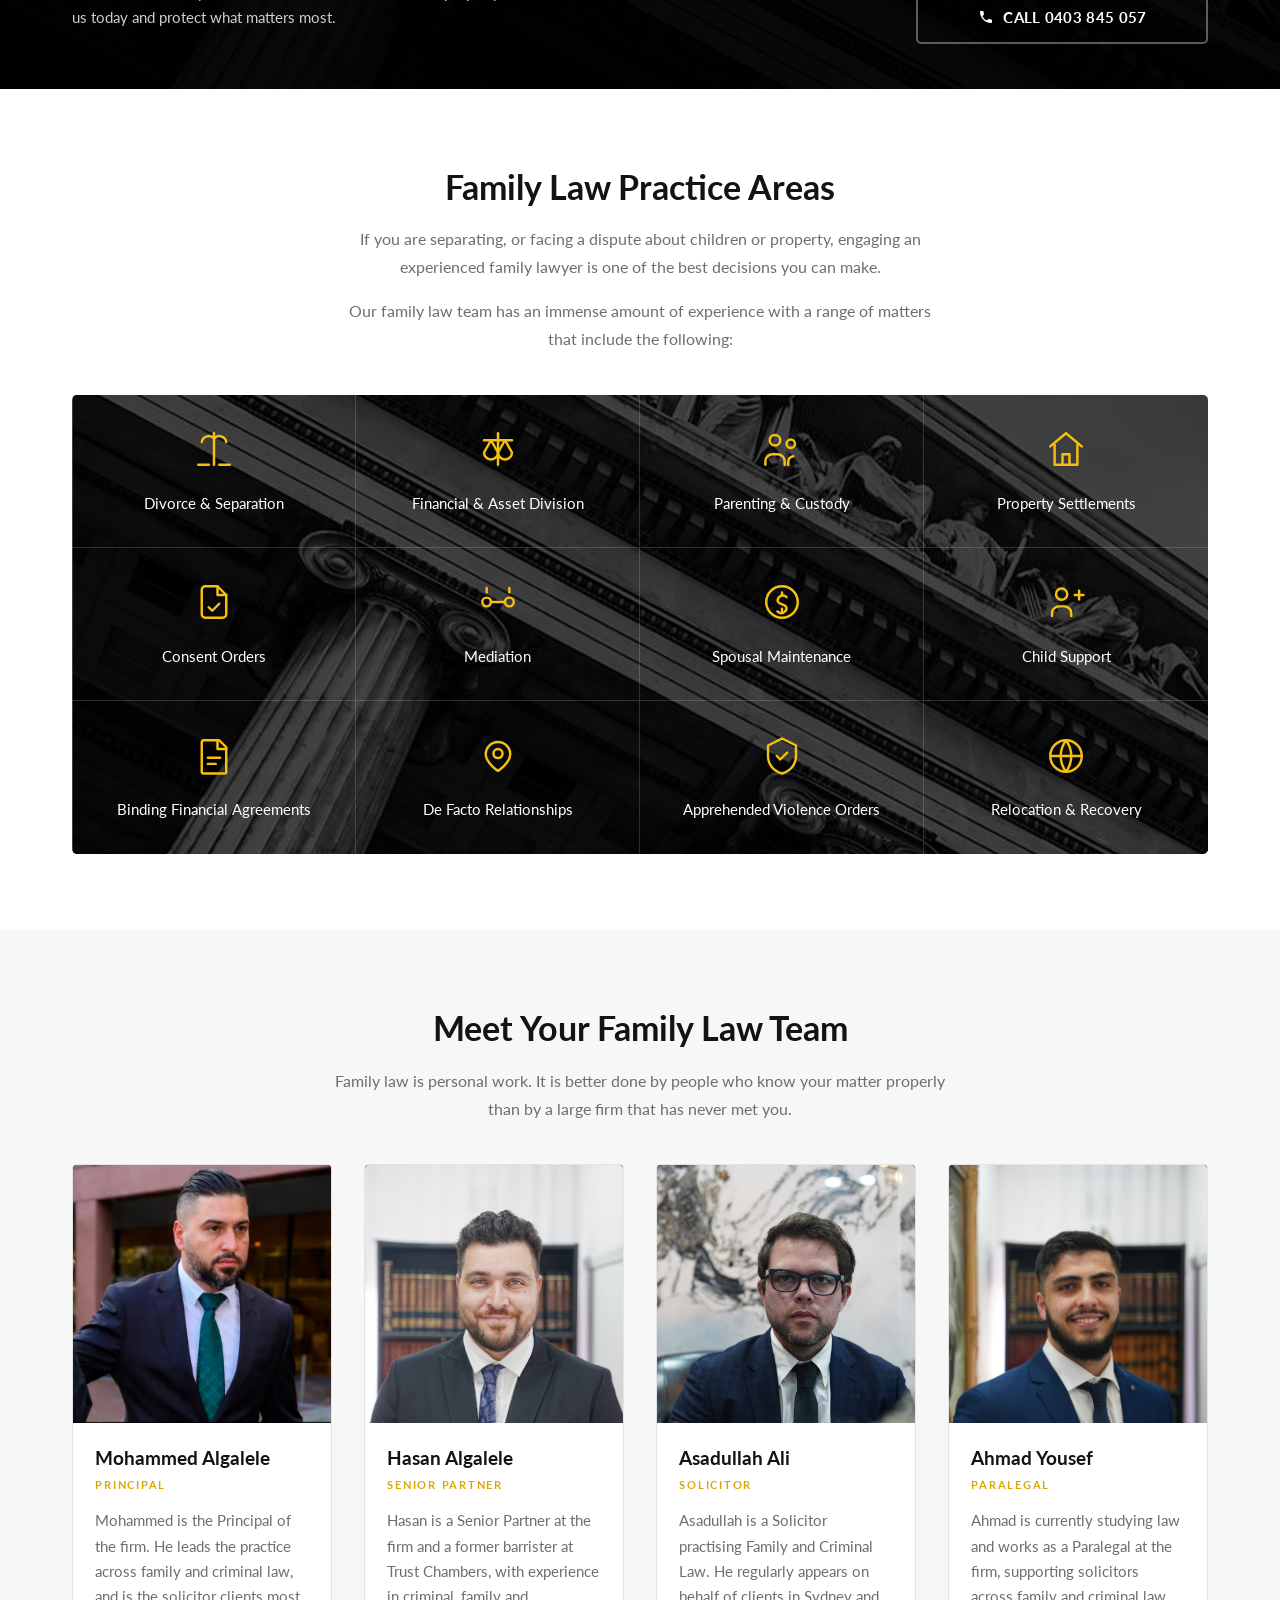
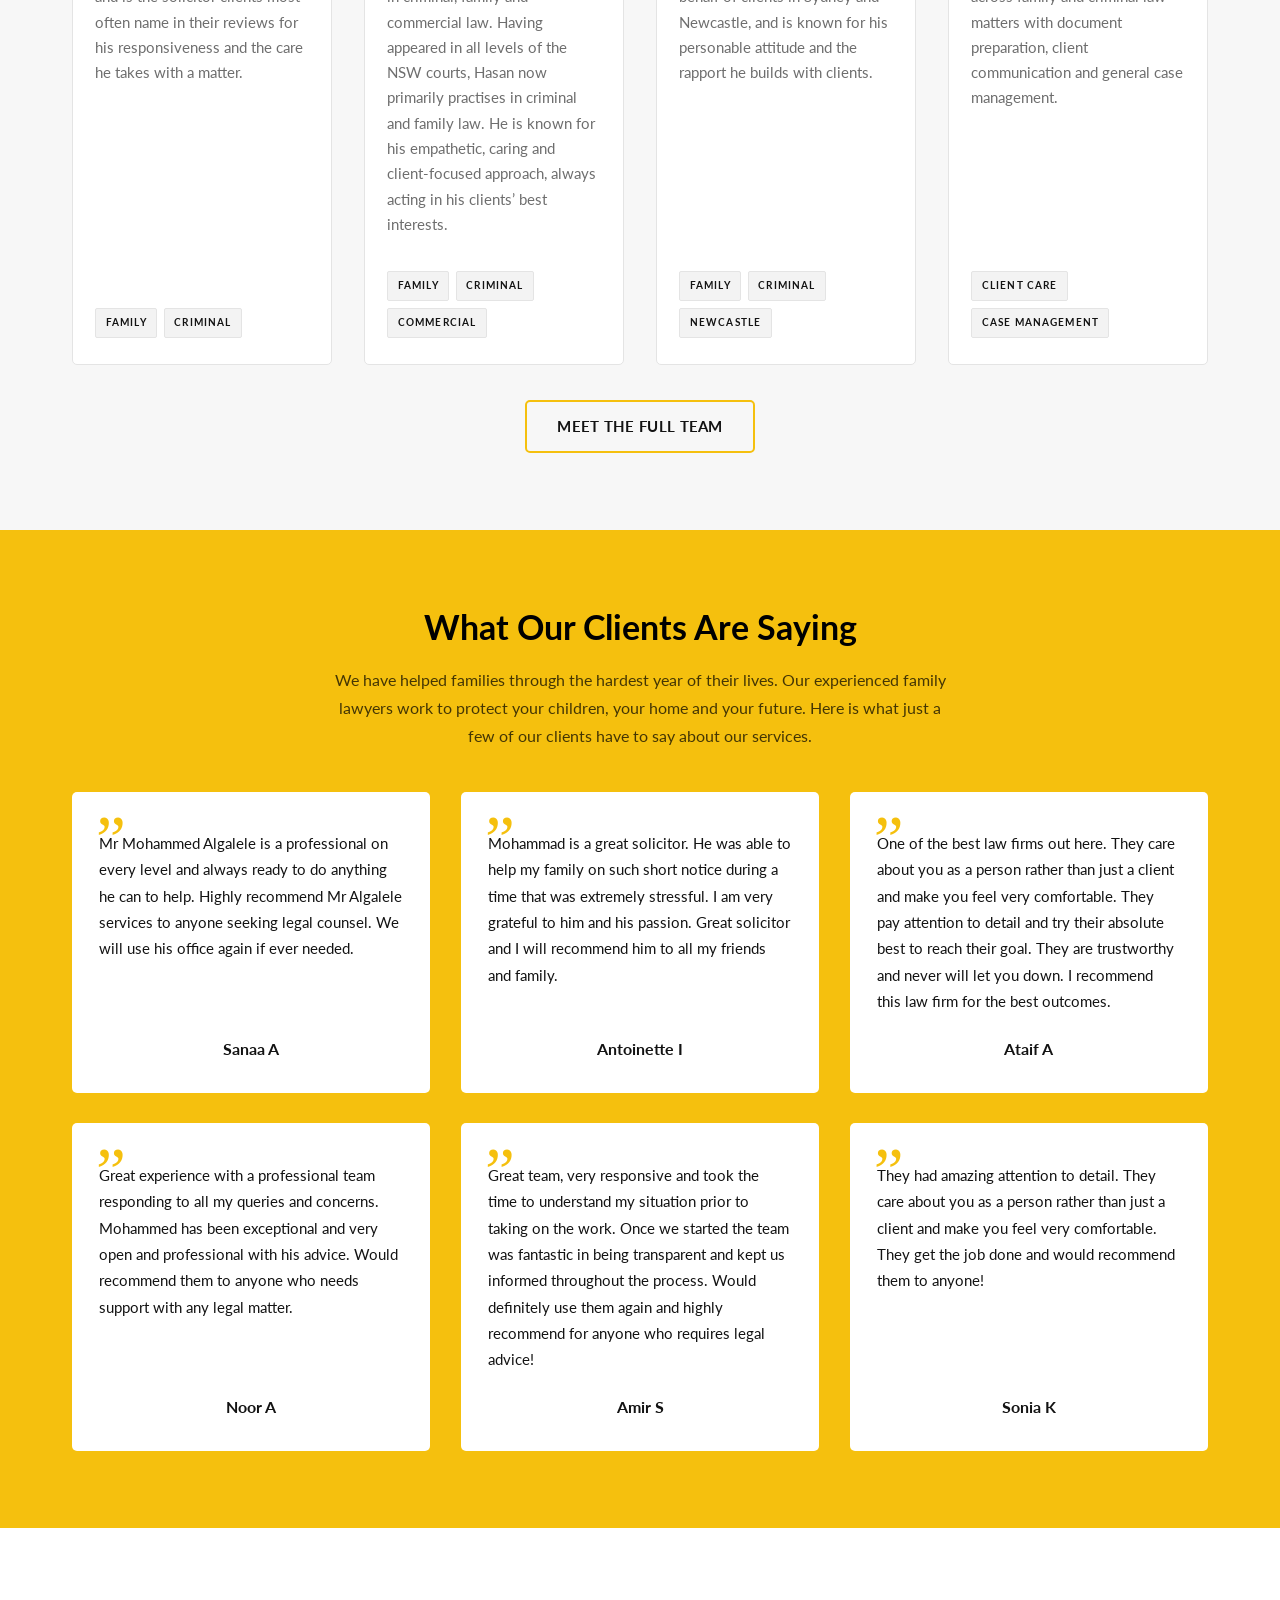
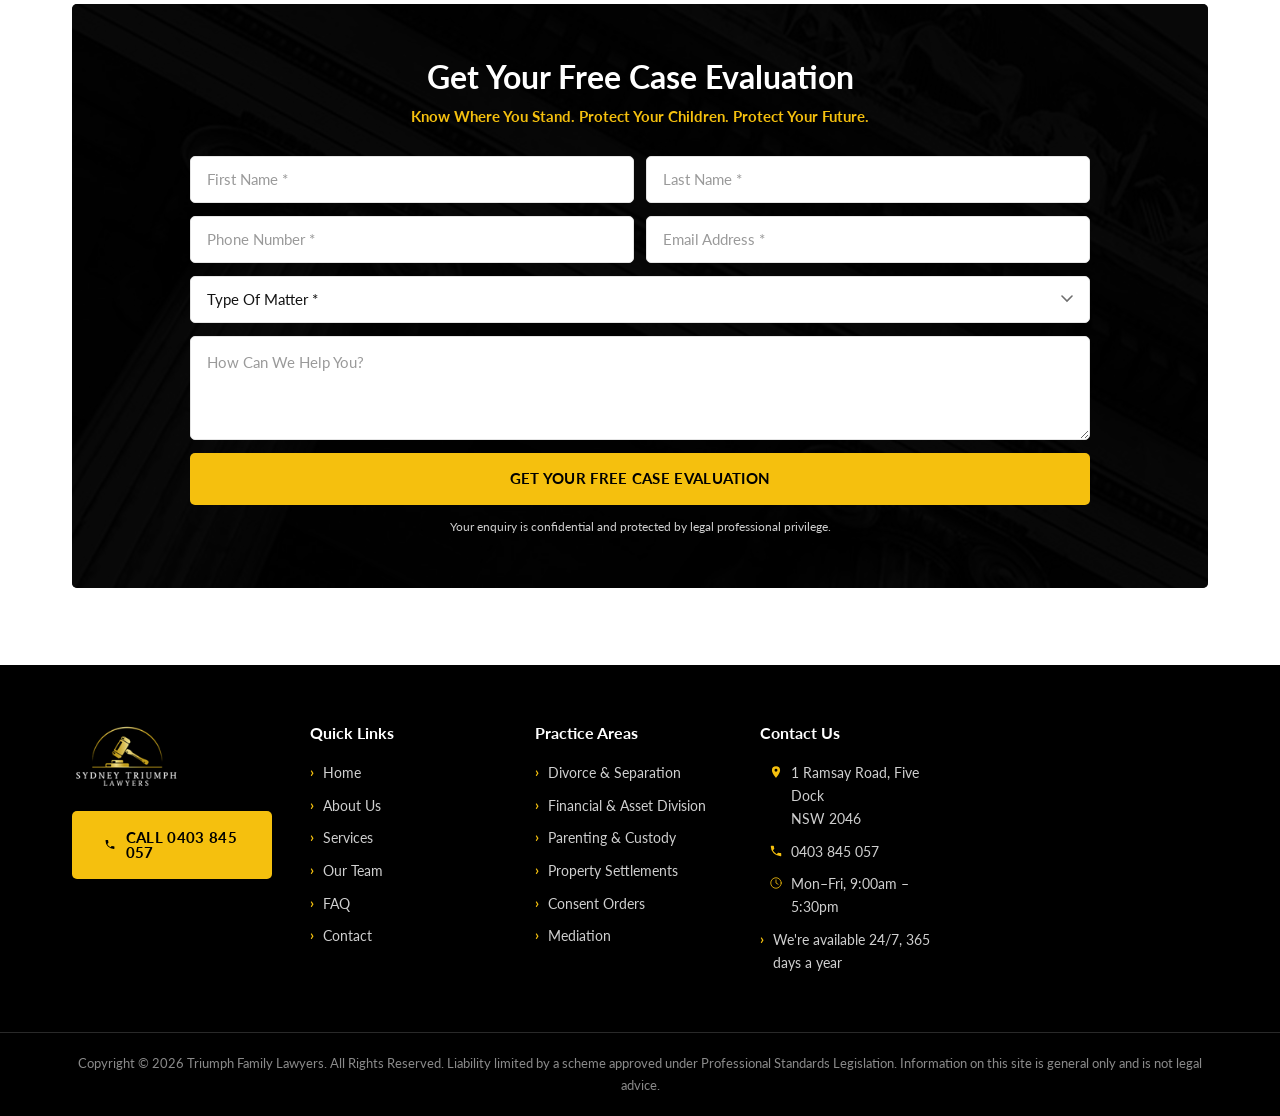
==== commit 489c63c0: "Add both award badges Quality Business Awards 2025 Winner on the home page and family landing page. " ====
--- a/index.html
+++ b/index.html
@@ -457,9 +457,19 @@
 
 							<p class="hero__sub">Compassionate, practical advice for divorce, parenting and property matters. Working in all jurisdictions in Sydney and NSW.</p>
 			
-				<div class="hero__badges">
-		<img src="wp-content/themes/triumph-family-law/assets/images/banner-logos.png" alt="Professional body memberships" loading="lazy" width="533" height="70">
-	</div>
+				<div class="hero__proof">
+					<div class="hero__badges">
+				<img src="wp-content/themes/triumph-family-law/assets/images/banner-logos.png"
+				     alt="Professional body memberships"
+				     loading="lazy" width="533" height="70">
+			</div>
+		
+					<div class="hero__award">
+				<img src="wp-content/themes/triumph-family-law/assets/images/awards/award-family.png"
+				     alt="Quality Business Awards 2025 Winner — Sydney Triumph Lawyers"
+				     loading="lazy">
+			</div>
+			</div>
 	
 							<p class="hero__note">Confidential. No obligation. Fixed-fee options available.</p>
 					</div>
--- a/wp-content/themes/triumph-family-law/assets/css/wordpress.css
+++ b/wp-content/themes/triumph-family-law/assets/css/wordpress.css
@@ -603,6 +603,117 @@
 .foot--bare { padding-top: 1rem; }
 .foot--bare .foot__legal { border-top: 0; }
 
+/* --- Hero proof row (memberships + award) ------------------------------- */
+
+.hero__proof {
+  display: flex;
+  align-items: center;
+  gap: clamp(1.2rem, 3vw, 2.2rem);
+  flex-wrap: wrap;
+  margin-top: 1.6rem;
+}
+
+.hero__proof .hero__badges { margin: 0; flex: 1 1 300px; min-width: 0; }
+.hero__proof .hero__badges img { width: 100%; max-width: 460px; height: auto; }
+
+.hero__award { flex: none; }
+
+.hero__award img {
+  height: clamp(78px, 11vw, 116px);
+  width: auto;
+  display: block;
+  /* Rounded so a badge supplied as a rectangular JPG (rather than a cut-out
+     PNG) still reads as deliberate against the hero photograph. */
+  border-radius: 5px;
+  filter: drop-shadow(0 6px 16px rgba(0, 0, 0, 0.45));
+}
+
+@media (max-width: 620px) {
+  .hero__proof { gap: 1.1rem; }
+  .hero__proof .hero__badges { flex: 1 1 100%; }
+  .hero__award img { height: 74px; }
+}
+
+/* --- "As Seen On" media strip ------------------------------------------- */
+
+.mediastrip {
+  background: var(--white);
+  border-bottom: 1px solid var(--line);
+  padding-block: clamp(1.6rem, 3vw, 2.4rem);
+  overflow: hidden;
+}
+
+.mediastrip__title {
+  text-align: center;
+  font-size: 0.78rem;
+  font-weight: 700;
+  letter-spacing: 0.18em;
+  text-transform: uppercase;
+  color: var(--grey);
+  margin: 0 0 1.3rem;
+}
+
+.mediastrip__viewport { width: 100%; }
+
+.mediastrip__track {
+  list-style: none;
+  margin: 0;
+  padding: 0;
+  display: flex;
+  align-items: center;
+  justify-content: center;
+  flex-wrap: wrap;
+  gap: clamp(1.8rem, 5vw, 3.6rem);
+}
+
+.mediastrip__track li { flex: none; }
+
+.mediastrip__track img {
+  height: 46px;
+  width: auto;
+  max-width: 160px;
+  object-fit: contain;
+  /* Mastheads come in every colour; greyscale keeps the row looking like one
+     set rather than a jumble, and lifts on hover. */
+  filter: grayscale(1);
+  opacity: 0.62;
+  transition: filter 0.3s var(--ease), opacity 0.3s var(--ease);
+}
+
+.mediastrip__track a:hover img,
+.mediastrip__track img:hover { filter: grayscale(0); opacity: 1; }
+
+/* Marquee, only when there are enough logos to overflow */
+.mediastrip__viewport.is-scrolling { position: relative; }
+
+.mediastrip__viewport.is-scrolling .mediastrip__track {
+  flex-wrap: nowrap;
+  justify-content: flex-start;
+  width: max-content;
+  animation: tflMarquee 34s linear infinite;
+}
+
+.mediastrip__viewport.is-scrolling:hover .mediastrip__track { animation-play-state: paused; }
+
+@keyframes tflMarquee {
+  from { transform: translateX(0); }
+  to   { transform: translateX(-50%); }
+}
+
+@media (max-width: 620px) {
+  .mediastrip__track img { height: 34px; max-width: 120px; }
+  .mediastrip__track { gap: 1.6rem; }
+}
+
+@media (prefers-reduced-motion: reduce) {
+  .mediastrip__viewport.is-scrolling .mediastrip__track {
+    animation: none;
+    flex-wrap: wrap;
+    justify-content: center;
+    width: auto;
+  }
+}
+
 /* --- Video block -------------------------------------------------------- */
 /* Sized so a 9:16 phone video sits at a sensible height beside its copy
    rather than running the full width of the page. */
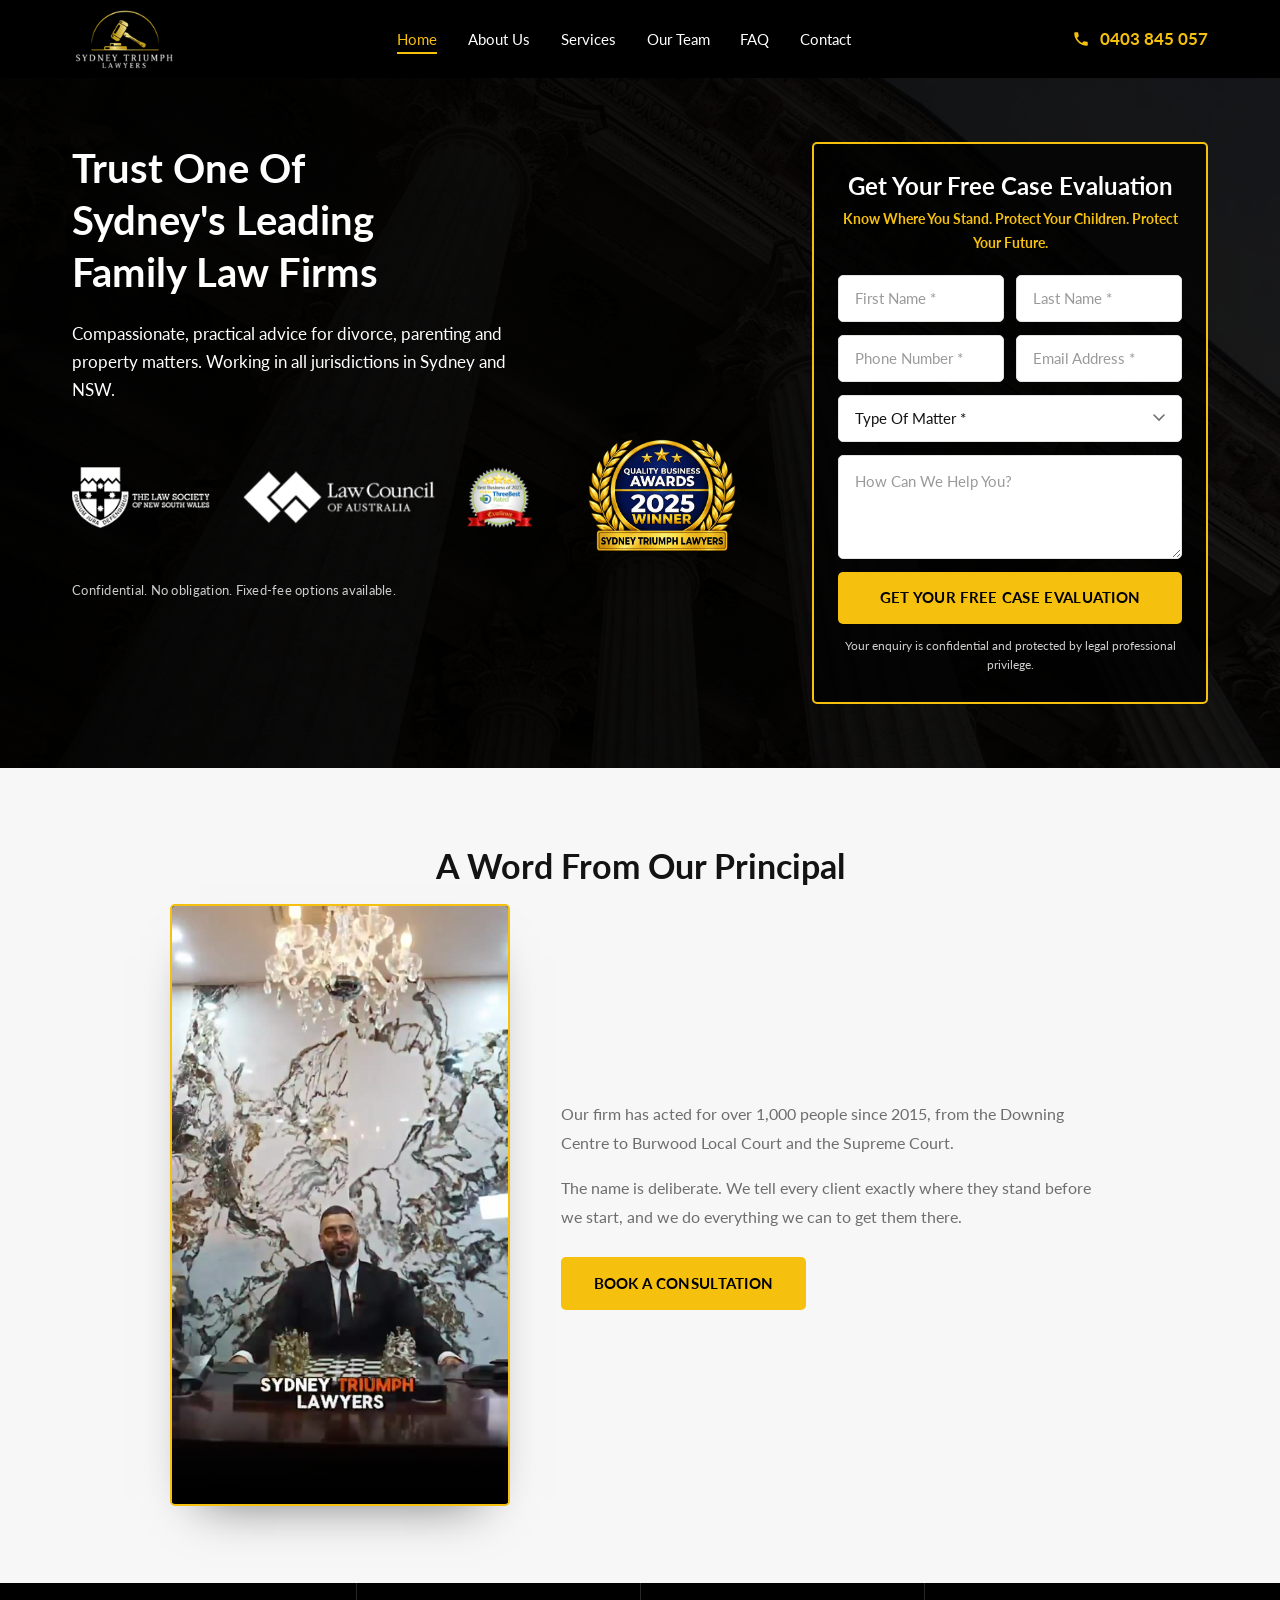
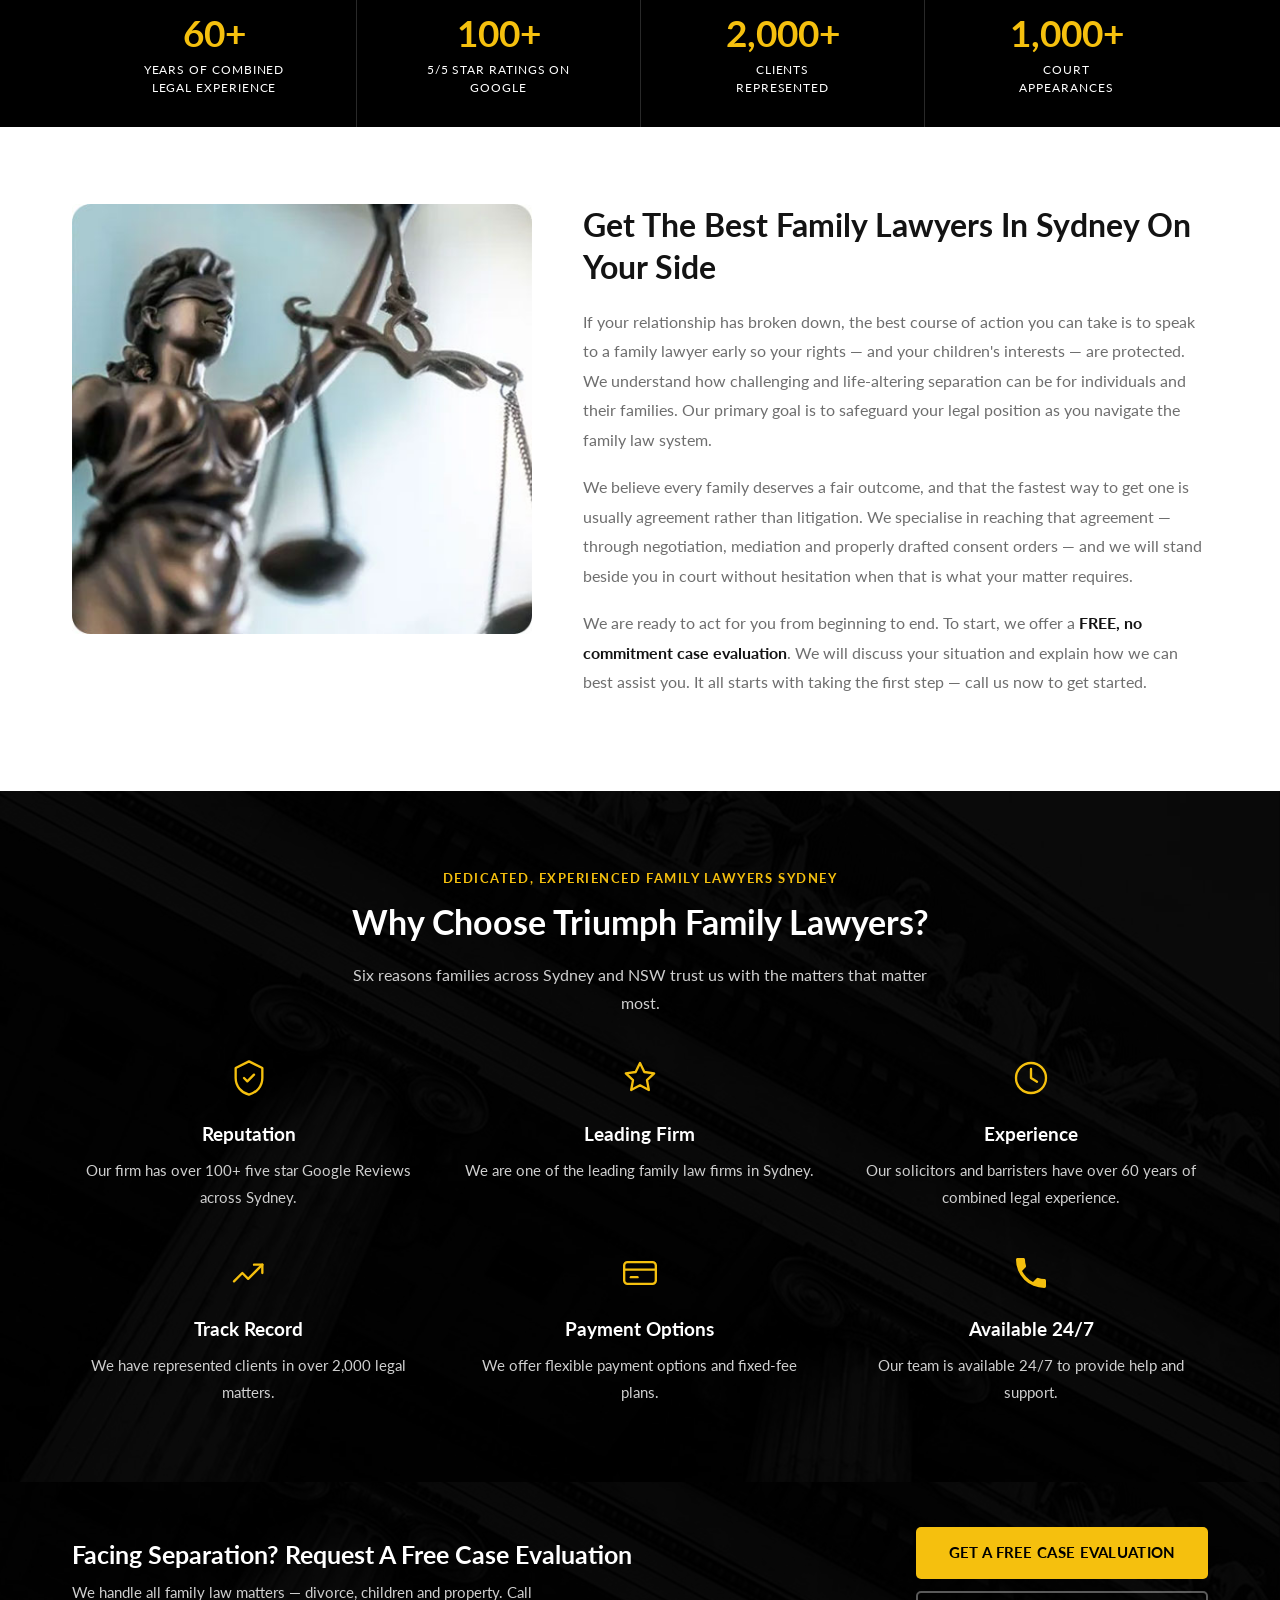
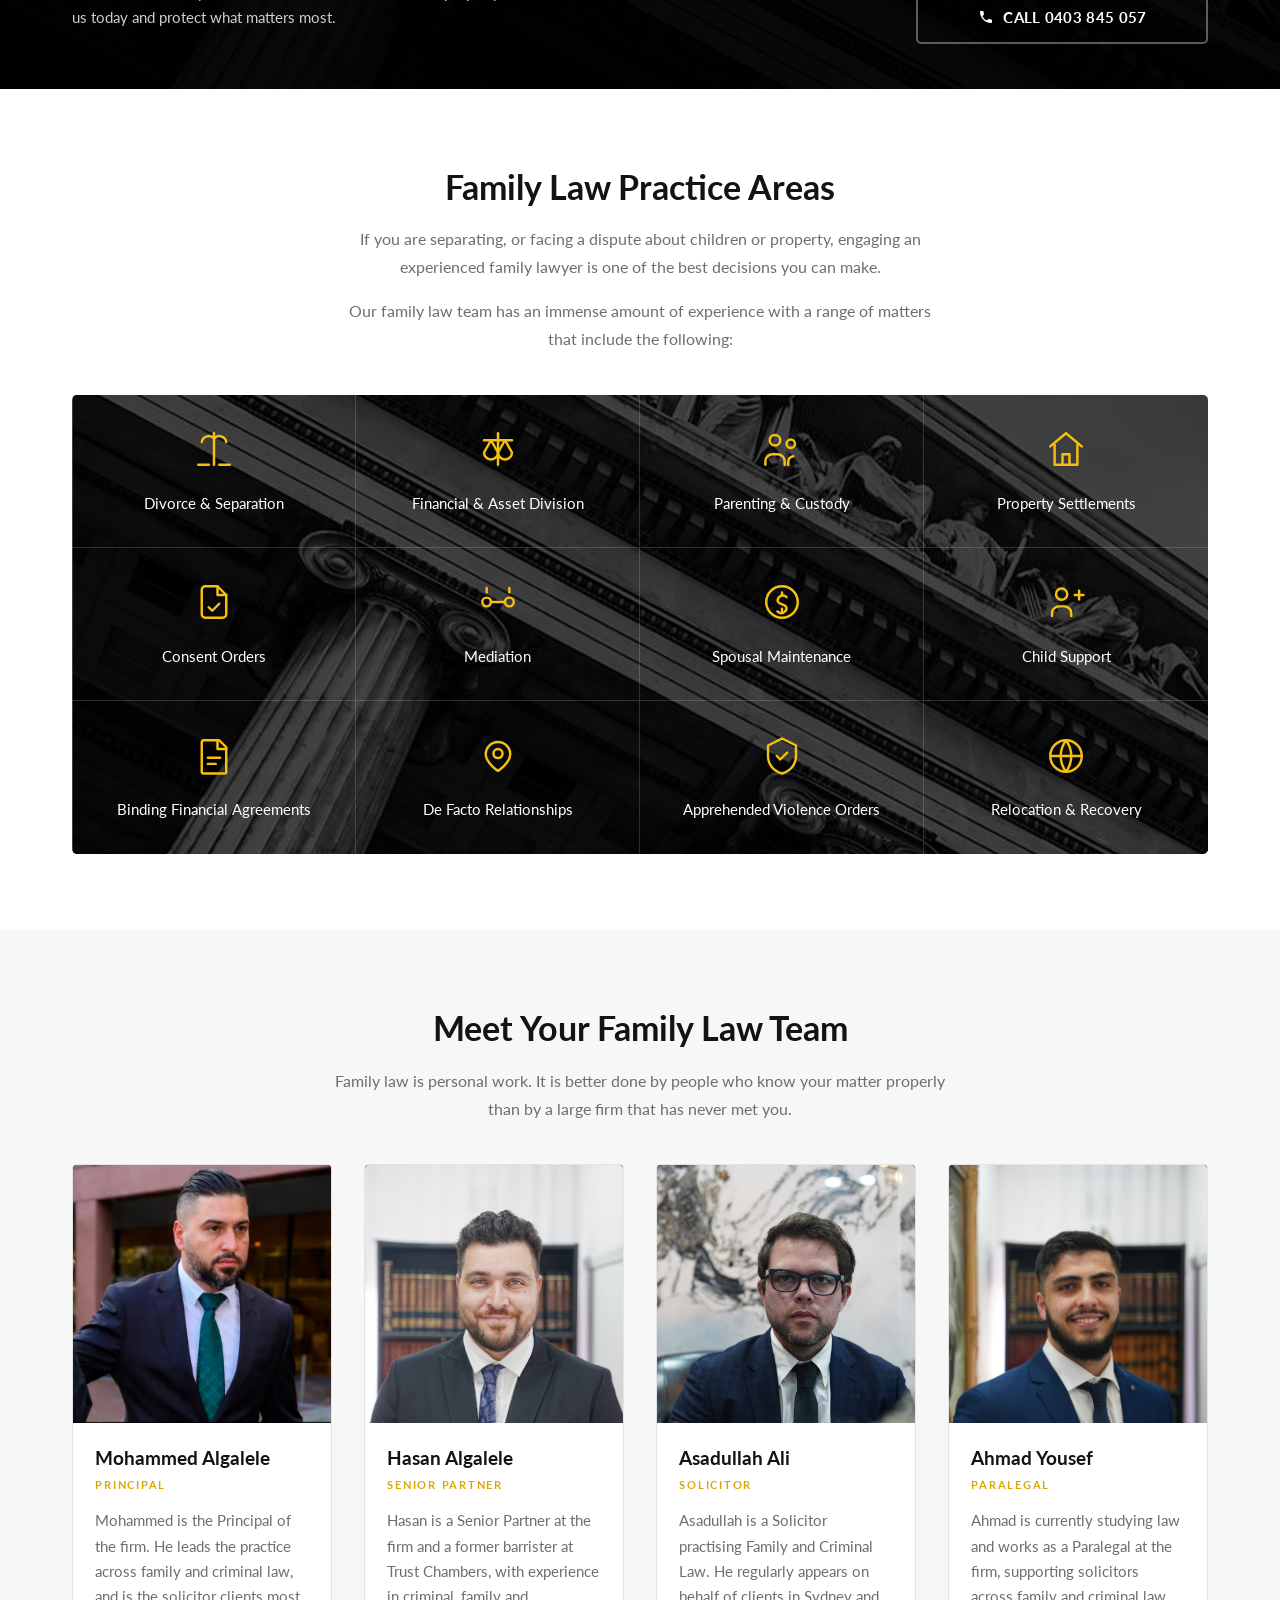
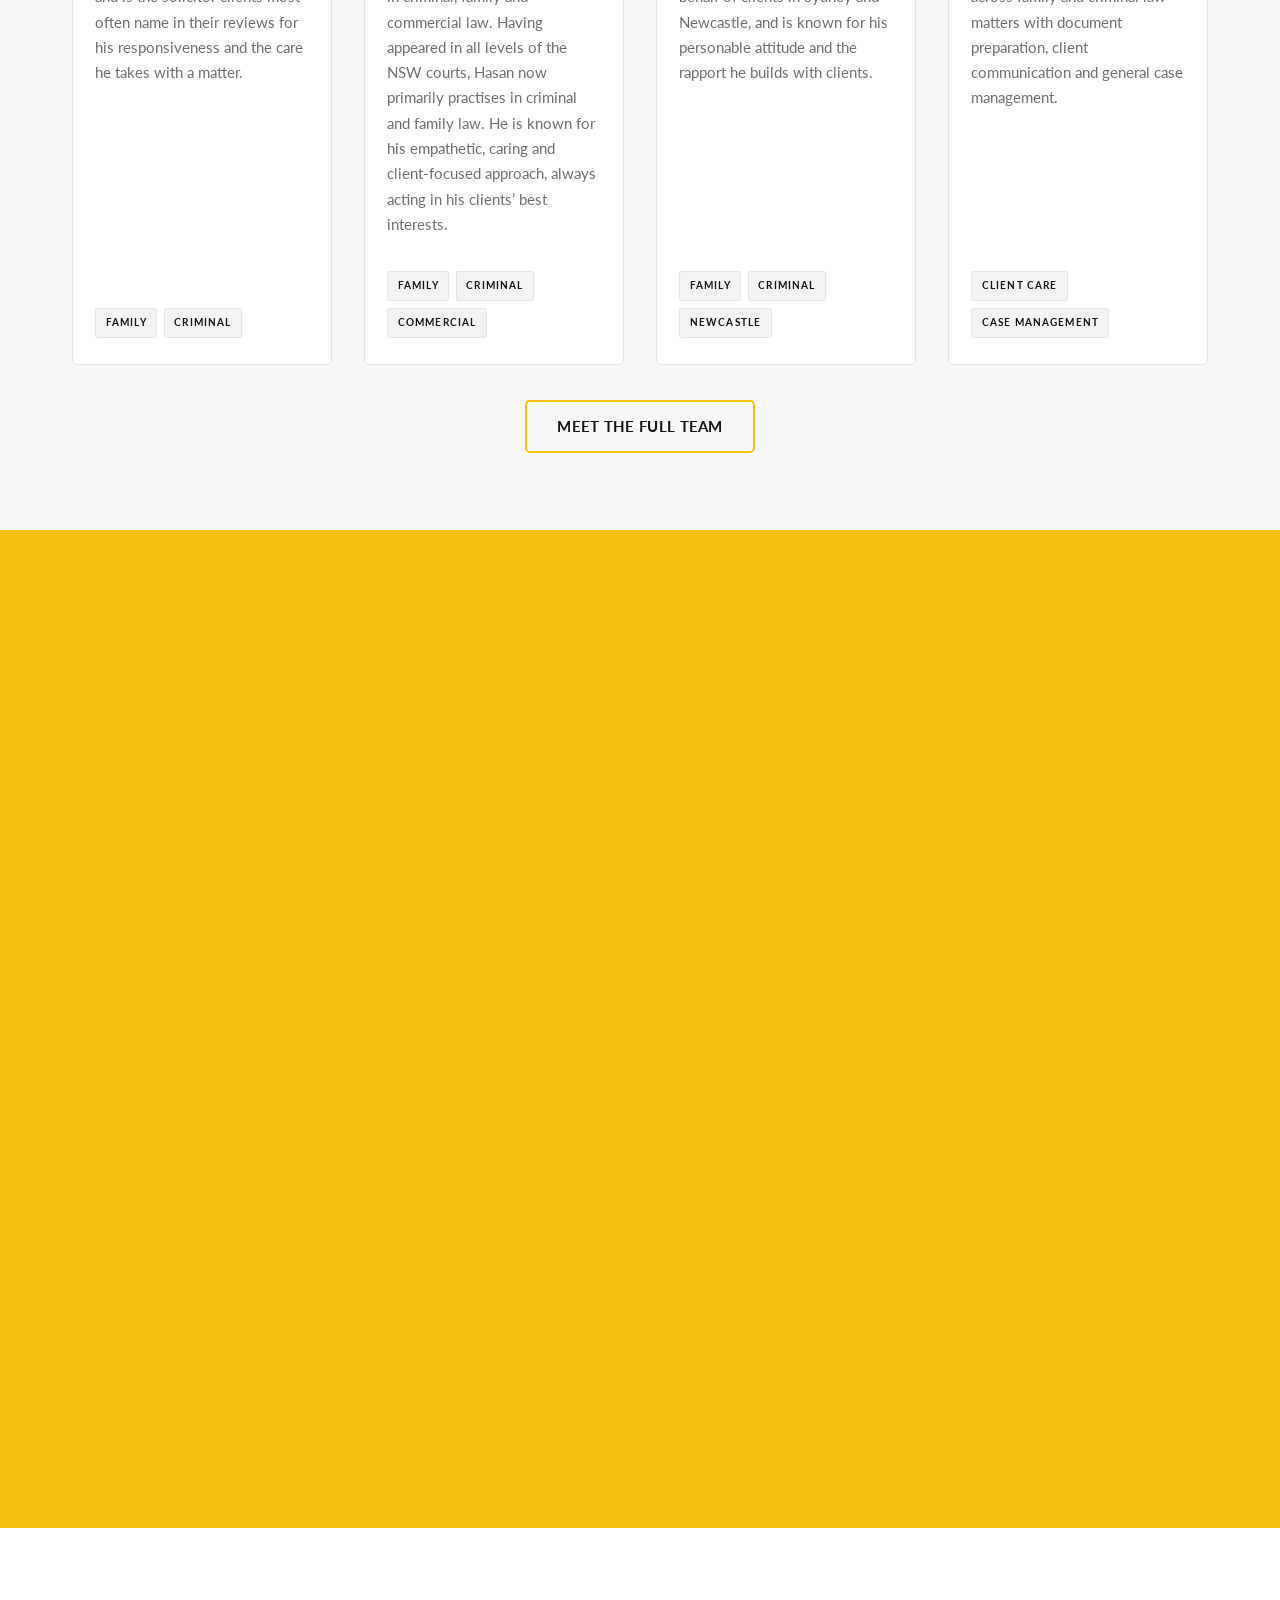
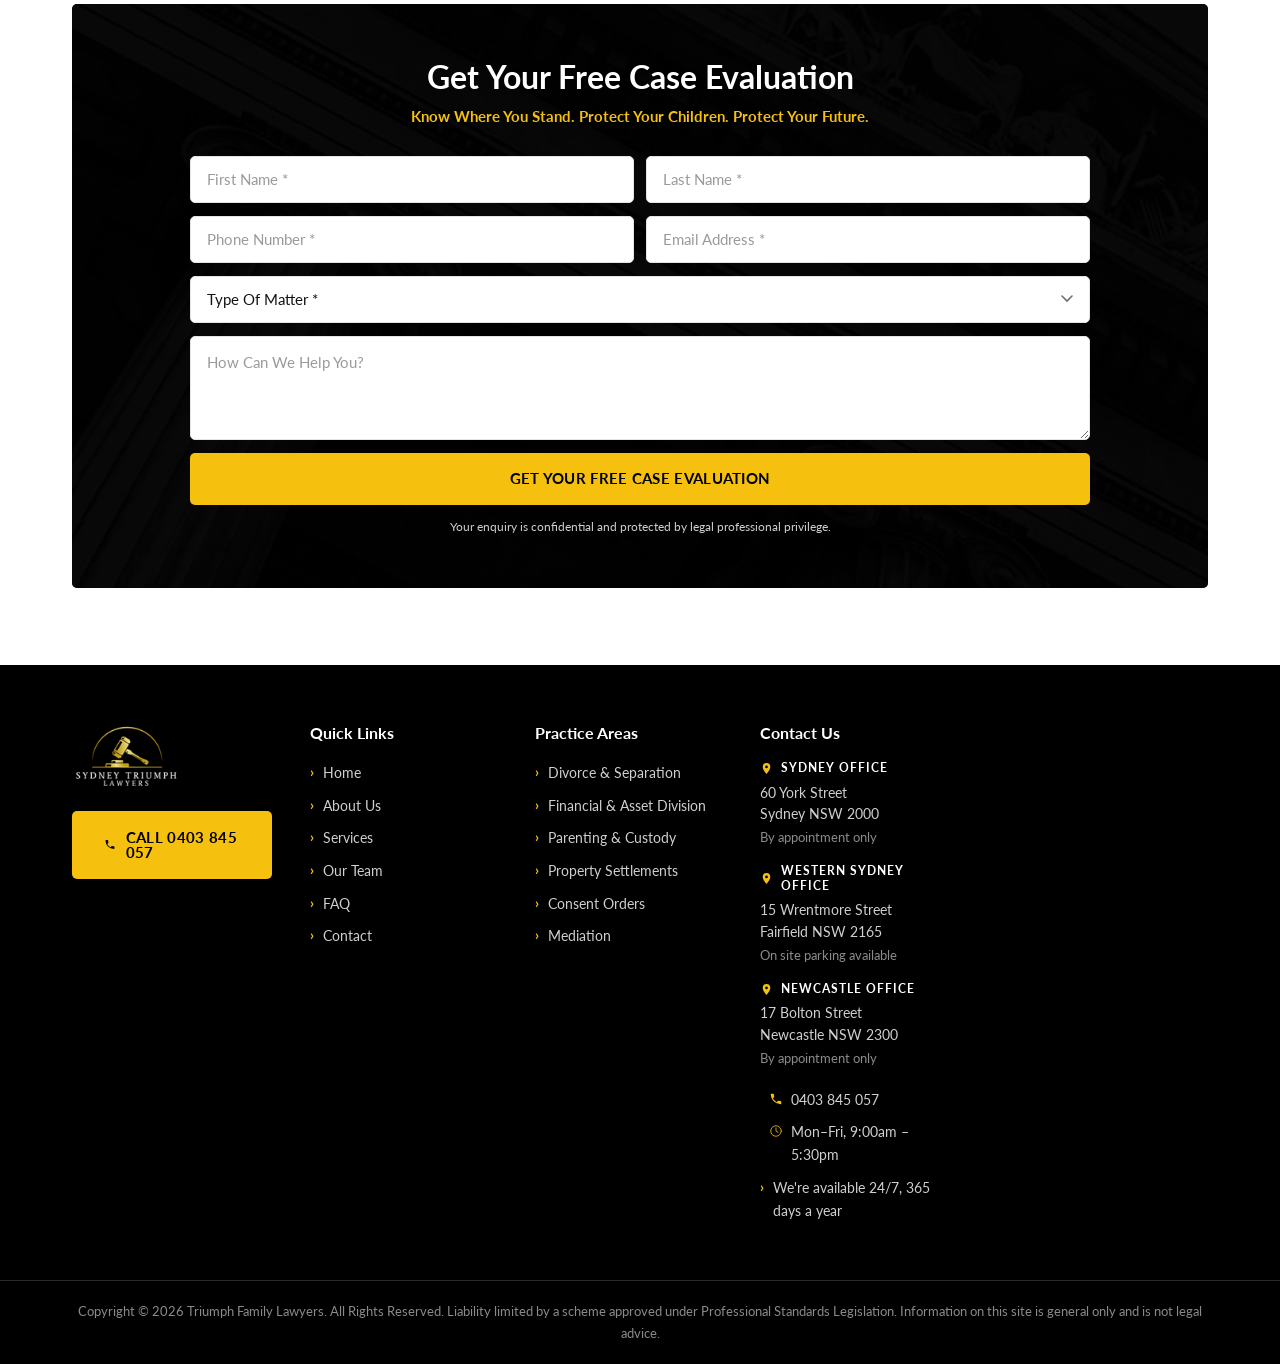
==== commit 67e778ff: "Add the three office locations Sydney, Western Sydney and Newcastle, laid out with a gold pin, addre" ====
--- a/index.html
+++ b/index.html
@@ -484,7 +484,7 @@
 		<input type="hidden" name="action" value="tfl_enquiry">
 		<input type="hidden" name="tfl_source" value="homepage-hero">
 		<input type="hidden" name="tfl_redirect" value="#">
-		<input type="hidden" id="tfl_nonce" name="tfl_nonce" value="5ed6a89449" /><input type="hidden" name="_wp_http_referer" value="/" />
+		<input type="hidden" id="tfl_nonce" name="tfl_nonce" value="5778784696" /><input type="hidden" name="_wp_http_referer" value="/" />
 				<div class="tfl-hp" aria-hidden="true">
 			<label for="hero-website">Website</label>
 			<input id="hero-website" type="text" name="tfl_website" tabindex="-1" autocomplete="off">
@@ -895,7 +895,7 @@
 		<input type="hidden" name="action" value="tfl_enquiry">
 		<input type="hidden" name="tfl_source" value="homepage-footer">
 		<input type="hidden" name="tfl_redirect" value="#">
-		<input type="hidden" id="tfl_nonce" name="tfl_nonce" value="5ed6a89449" /><input type="hidden" name="_wp_http_referer" value="/" />
+		<input type="hidden" id="tfl_nonce" name="tfl_nonce" value="5778784696" /><input type="hidden" name="_wp_http_referer" value="/" />
 				<div class="tfl-hp" aria-hidden="true">
 			<label for="home-website">Website</label>
 			<input id="home-website" type="text" name="tfl_website" tabindex="-1" autocomplete="off">
@@ -976,12 +976,31 @@
 
 			<div>
 				<h4>Contact Us</h4>
-				<ul>
-											<li class="foot__li--icon">
-							<svg class="foot__ico" width="14" height="14" viewBox="0 0 24 24" fill="currentColor" aria-hidden="true" focusable="false"><path d="M12 2a7 7 0 0 0-7 7c0 5.2 7 13 7 13s7-7.8 7-13a7 7 0 0 0-7-7zm0 9.5A2.5 2.5 0 1 1 12 6.5a2.5 2.5 0 0 1 0 5z"/></svg>							<span>
-								1 Ramsay Road, Five Dock																	<br>NSW 2046															</span>
-						</li>
-					
+									<div class="foot__offices">
+													<div class="office">
+								<h4 class="office__name">
+									<svg class="office__pin" width="13" height="13" viewBox="0 0 24 24" fill="currentColor" aria-hidden="true" focusable="false"><path d="M12 2a7 7 0 0 0-7 7c0 5.2 7 13 7 13s7-7.8 7-13a7 7 0 0 0-7-7zm0 9.5A2.5 2.5 0 1 1 12 6.5a2.5 2.5 0 0 1 0 5z"/></svg>									Sydney Office								</h4>
+																	<p class="office__address">60 York Street<br />
+Sydney NSW 2000</p>
+																									<p class="office__note">By appointment only</p>
+															</div>
+													<div class="office">
+								<h4 class="office__name">
+									<svg class="office__pin" width="13" height="13" viewBox="0 0 24 24" fill="currentColor" aria-hidden="true" focusable="false"><path d="M12 2a7 7 0 0 0-7 7c0 5.2 7 13 7 13s7-7.8 7-13a7 7 0 0 0-7-7zm0 9.5A2.5 2.5 0 1 1 12 6.5a2.5 2.5 0 0 1 0 5z"/></svg>									Western Sydney Office								</h4>
+																	<p class="office__address">15 Wrentmore Street<br />
+Fairfield NSW 2165</p>
+																									<p class="office__note">On site parking available</p>
+															</div>
+													<div class="office">
+								<h4 class="office__name">
+									<svg class="office__pin" width="13" height="13" viewBox="0 0 24 24" fill="currentColor" aria-hidden="true" focusable="false"><path d="M12 2a7 7 0 0 0-7 7c0 5.2 7 13 7 13s7-7.8 7-13a7 7 0 0 0-7-7zm0 9.5A2.5 2.5 0 1 1 12 6.5a2.5 2.5 0 0 1 0 5z"/></svg>									Newcastle Office								</h4>
+																	<p class="office__address">17 Bolton Street<br />
+Newcastle NSW 2300</p>
+																									<p class="office__note">By appointment only</p>
+															</div>
+											</div>
+				
+				<ul style="margin-top:1.2rem">
 					<li class="foot__li--icon">
 						<svg class="foot__ico" width="14" height="14" viewBox="0 0 24 24" fill="currentColor" aria-hidden="true" focusable="false"><path d="M6.6 10.8a15.1 15.1 0 0 0 6.6 6.6l2.2-2.2c.3-.3.7-.4 1-.2 1.1.4 2.3.6 3.6.6.6 0 1 .4 1 1V20c0 .6-.4 1-1 1A17 17 0 0 1 3 4c0-.6.4-1 1-1h3.4c.6 0 1 .4 1 1 0 1.2.2 2.4.6 3.6.1.3 0 .7-.2 1l-2.2 2.2z"/></svg>						<a href="tel:+61403845057">0403 845 057</a>
 					</li>
--- a/wp-content/themes/triumph-family-law/assets/css/wordpress.css
+++ b/wp-content/themes/triumph-family-law/assets/css/wordpress.css
@@ -603,6 +603,63 @@
 .foot--bare { padding-top: 1rem; }
 .foot--bare .foot__legal { border-top: 0; }
 
+/* --- Office locations --------------------------------------------------- */
+
+.offices__grid {
+  display: grid;
+  gap: clamp(1.8rem, 4vw, 3rem) clamp(1.6rem, 4vw, 3.4rem);
+  grid-template-columns: repeat(auto-fit, minmax(250px, 1fr));
+  max-width: 1000px;
+  margin-inline: auto;
+}
+
+.offices__grid--1 { grid-template-columns: minmax(0, 420px); justify-content: center; }
+.offices__grid--2 { grid-template-columns: repeat(auto-fit, minmax(280px, 1fr)); max-width: 760px; }
+
+.office__name {
+  display: flex;
+  align-items: center;
+  gap: 0.5rem;
+  font-size: 0.95rem;
+  font-weight: 700;
+  letter-spacing: 0.09em;
+  text-transform: uppercase;
+  color: var(--gold);
+  margin: 0 0 0.8rem;
+}
+
+.office__pin { flex: none; color: var(--gold); }
+
+.office__address {
+  font-size: 1.06rem;
+  line-height: 1.55;
+  color: var(--white);
+  margin: 0 0 0.7rem;
+}
+
+.office__note {
+  font-size: 0.9rem;
+  line-height: 1.55;
+  color: var(--grey-light);
+  margin: 0;
+}
+
+/* On a light background the palette flips */
+.offices:not(.band--dark) .office__address { color: var(--ink); }
+.offices:not(.band--dark) .office__note { color: var(--grey); }
+.offices:not(.band--dark) .office__name,
+.offices:not(.band--dark) .office__pin { color: var(--gold-dark); }
+
+/* Footer variant — compact, stacked */
+.foot__offices { display: grid; gap: 1rem; margin-top: 0.2rem; }
+.foot__offices .office__name { font-size: 0.72rem; margin-bottom: 0.35rem; }
+.foot__offices .office__address { font-size: 0.9rem; line-height: 1.5; margin-bottom: 0.2rem; color: var(--grey-light); }
+.foot__offices .office__note { font-size: 0.8rem; color: #8A8A8A; }
+
+@media (max-width: 620px) {
+  .office__address { font-size: 1rem; }
+}
+
 /* --- Hero proof row (memberships + award) ------------------------------- */
 
 .hero__proof {
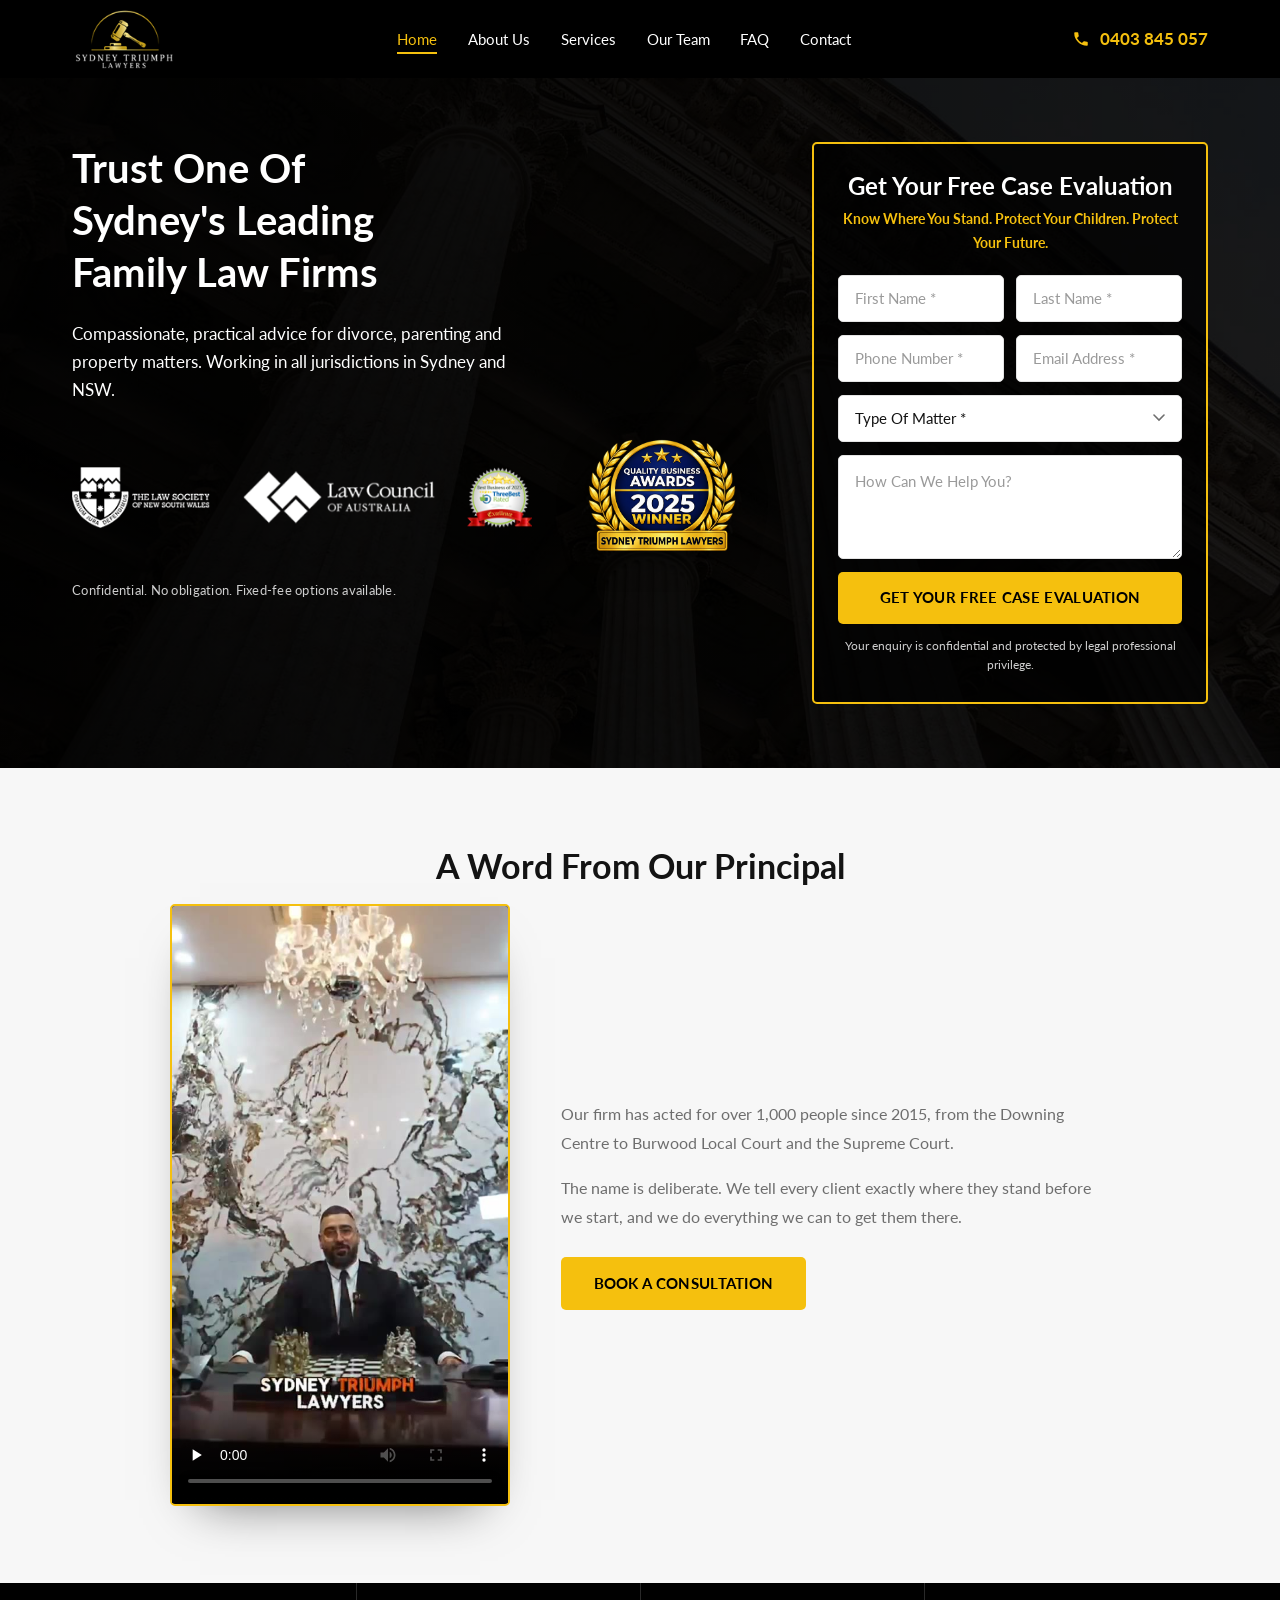
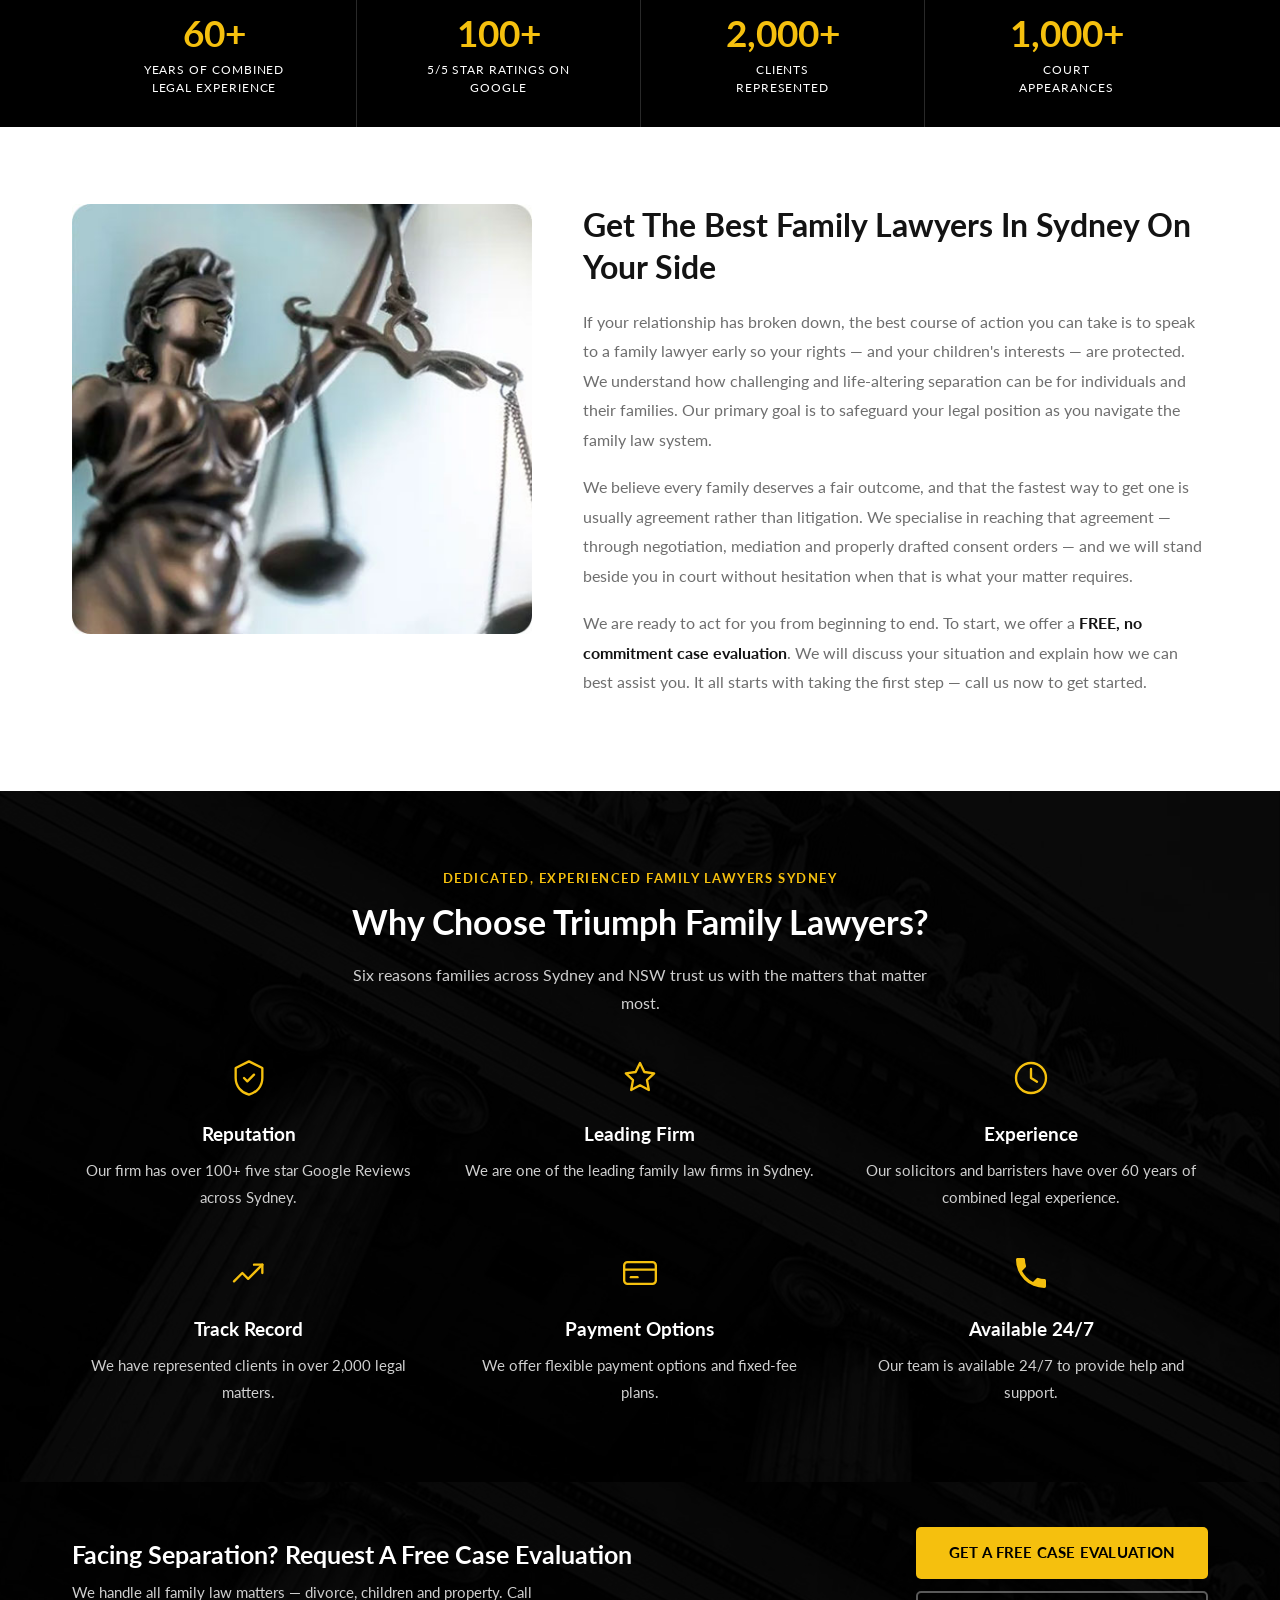
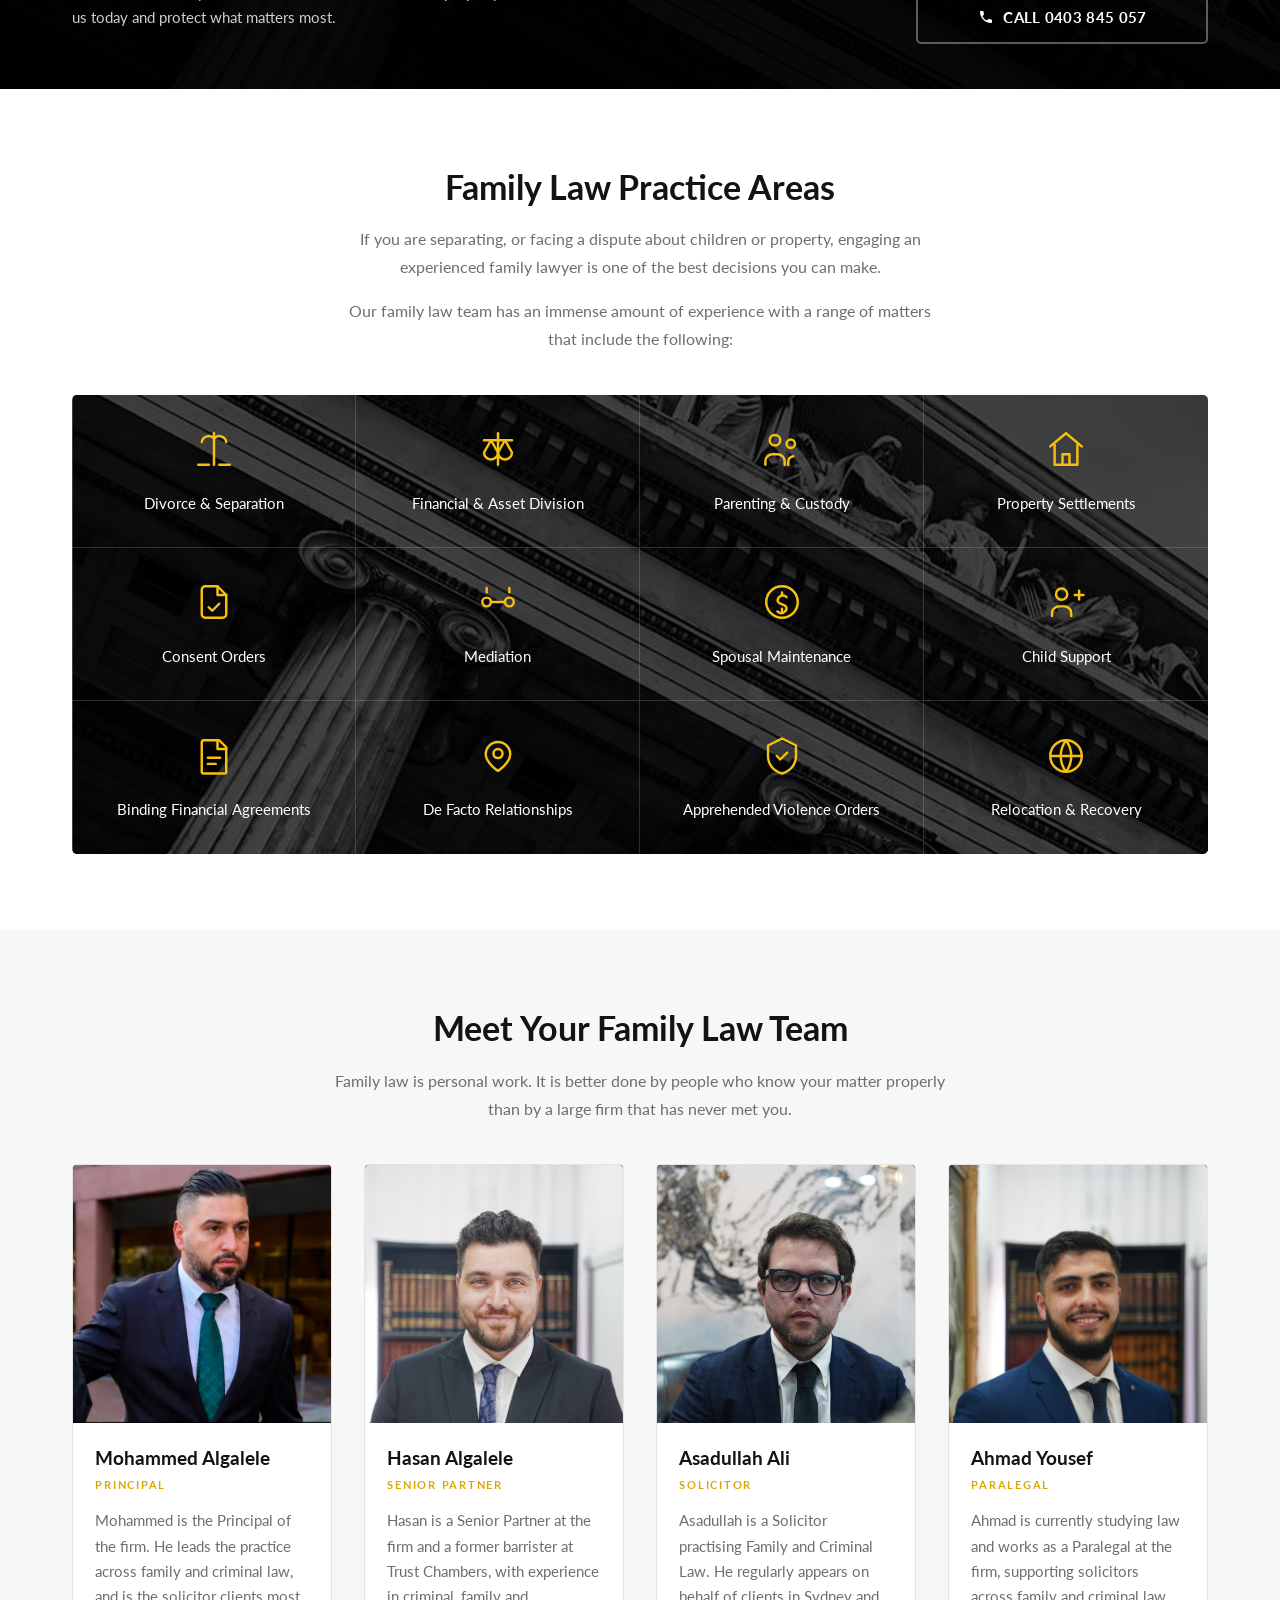
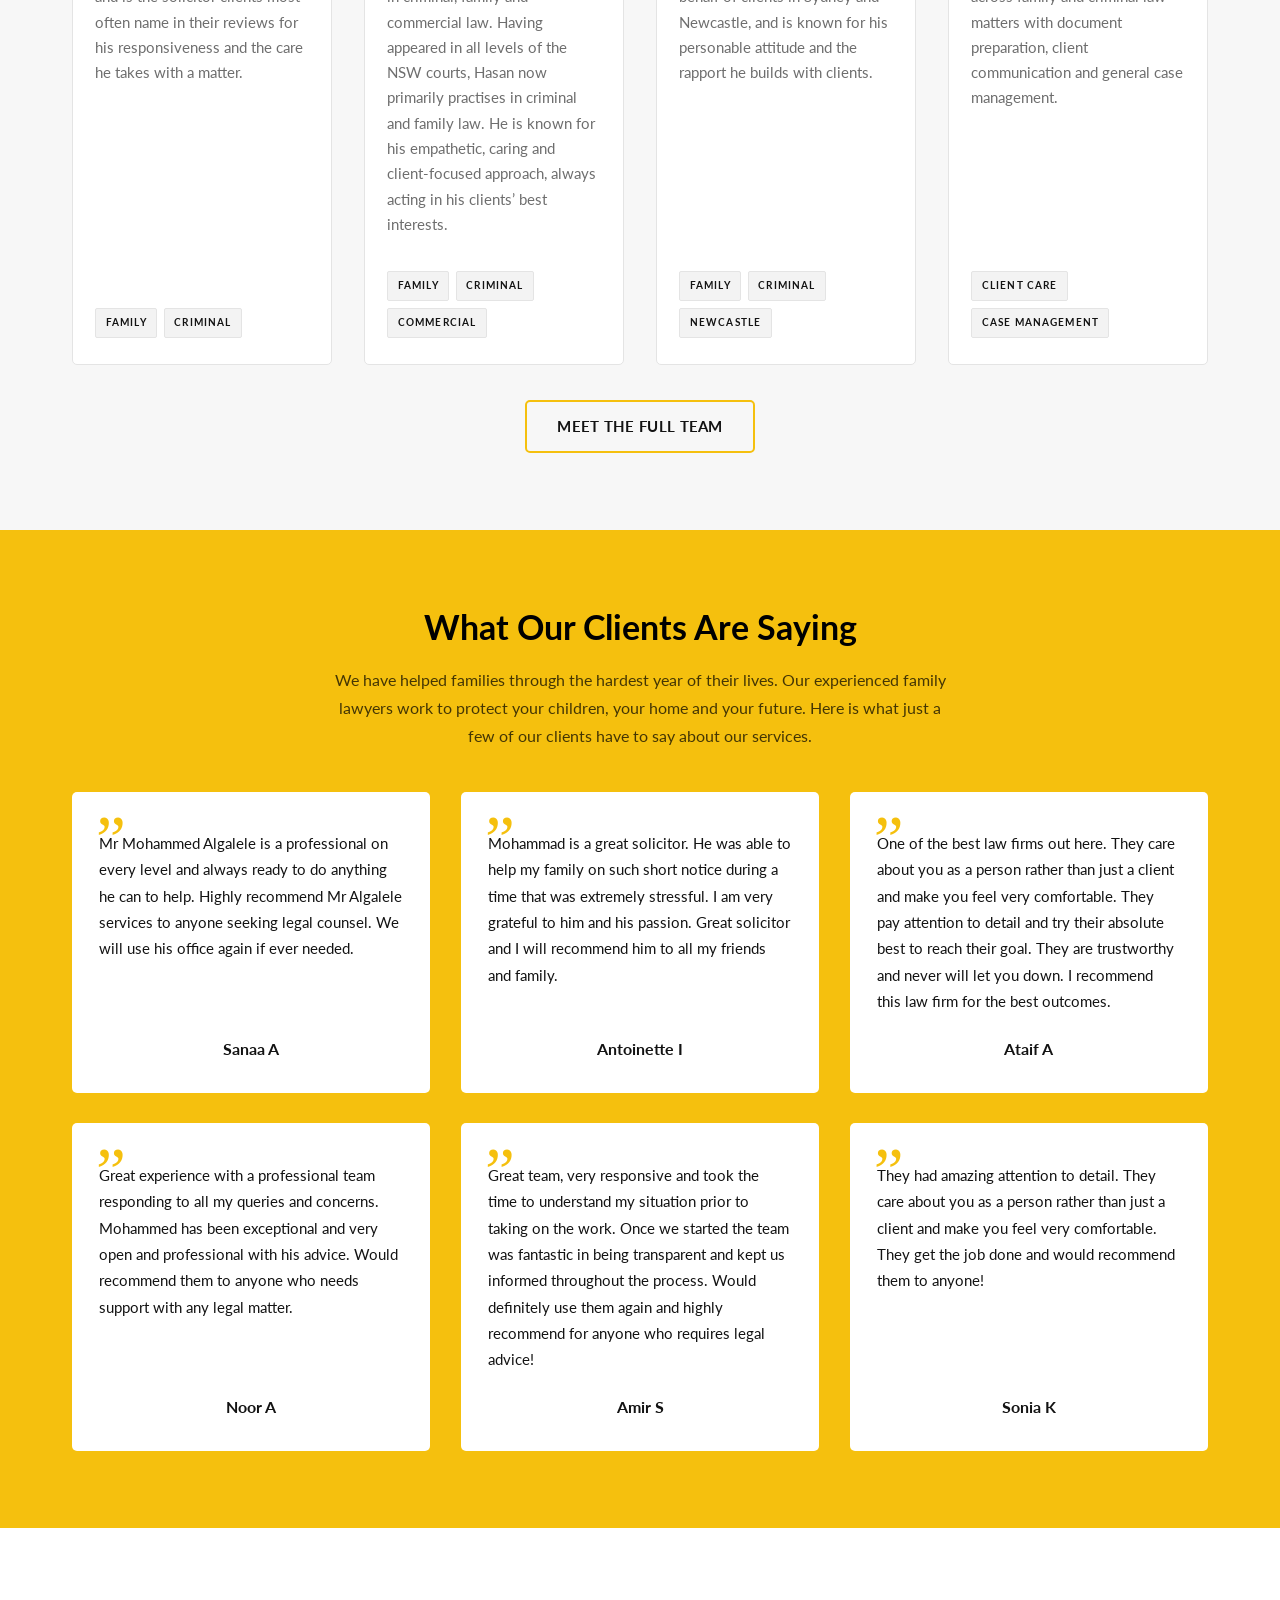
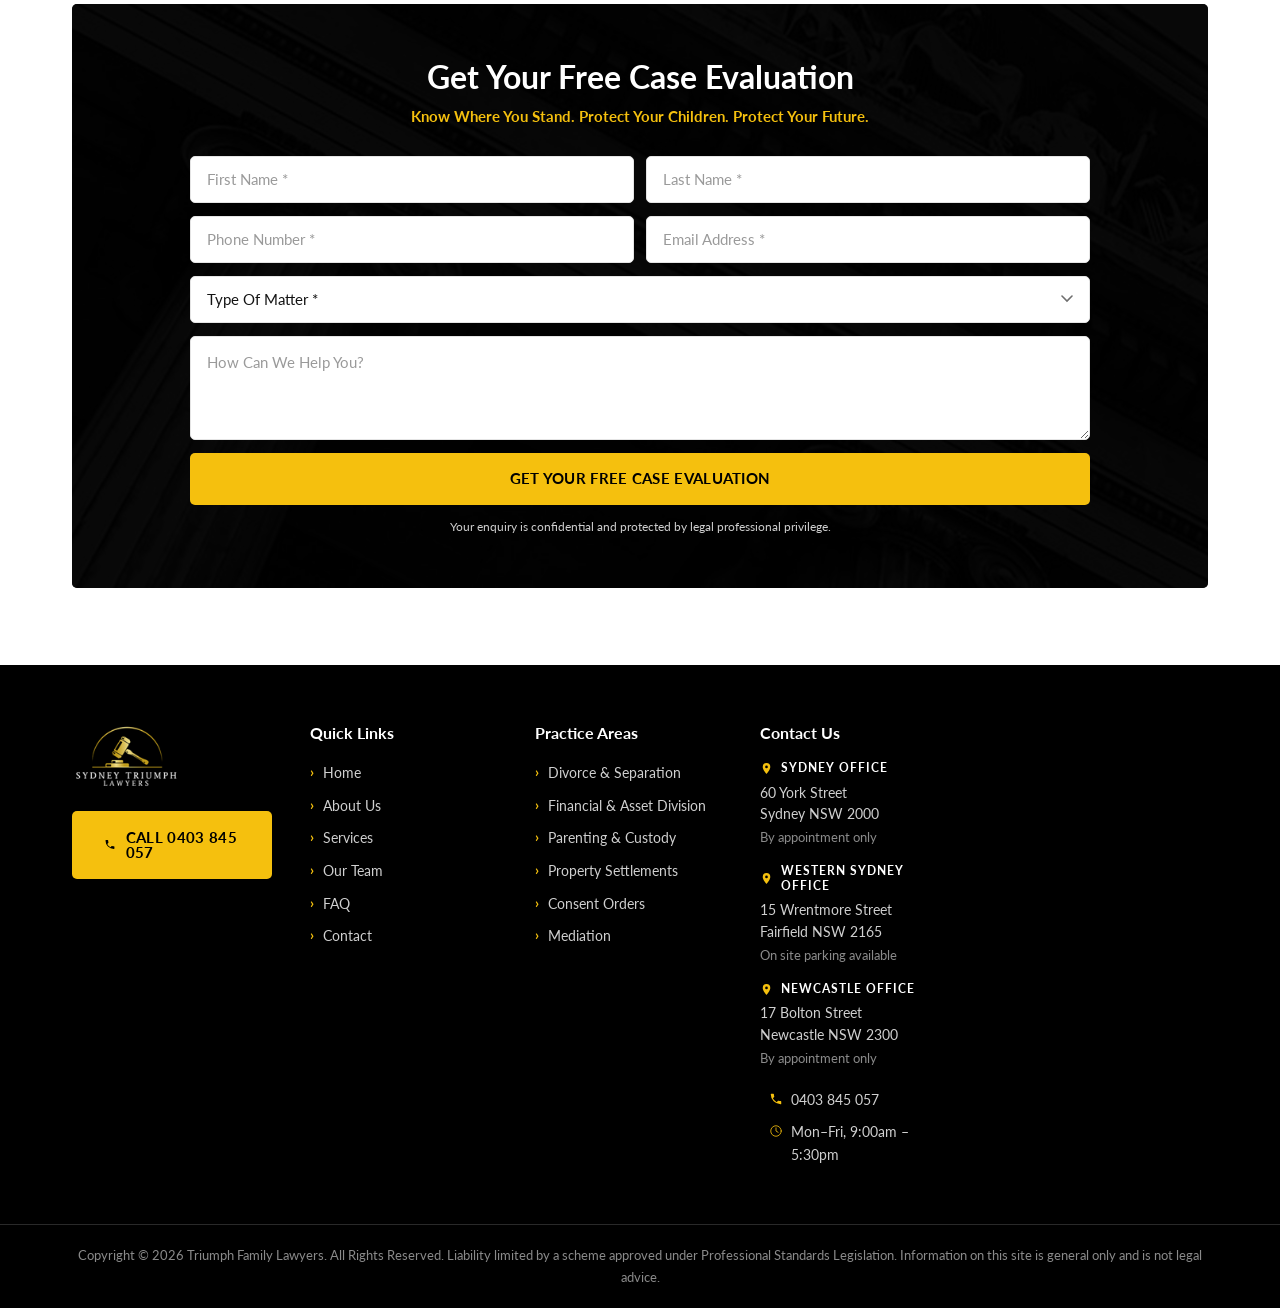
==== commit 274b45c0: "Drop the map placeholder and the 24/7 footer line The contact page no longer shows a "add a Google M" ====
--- a/index.html
+++ b/index.html
@@ -1010,7 +1010,6 @@
 							<svg class="foot__ico" width="14" height="14" viewBox="0 0 24 24" fill="none" stroke="currentColor" stroke-width="1.4" stroke-linecap="round" stroke-linejoin="round" aria-hidden="true" focusable="false"><circle cx="12" cy="12" r="9"/><path d="M12 6.6V12l3.6 2.2"/></svg>							<span>Mon–Fri, 9:00am – 5:30pm</span>
 						</li>
 					
-											<li>We&#039;re available 24/7, 365 days a year</li>
 									</ul>
 			</div>
 
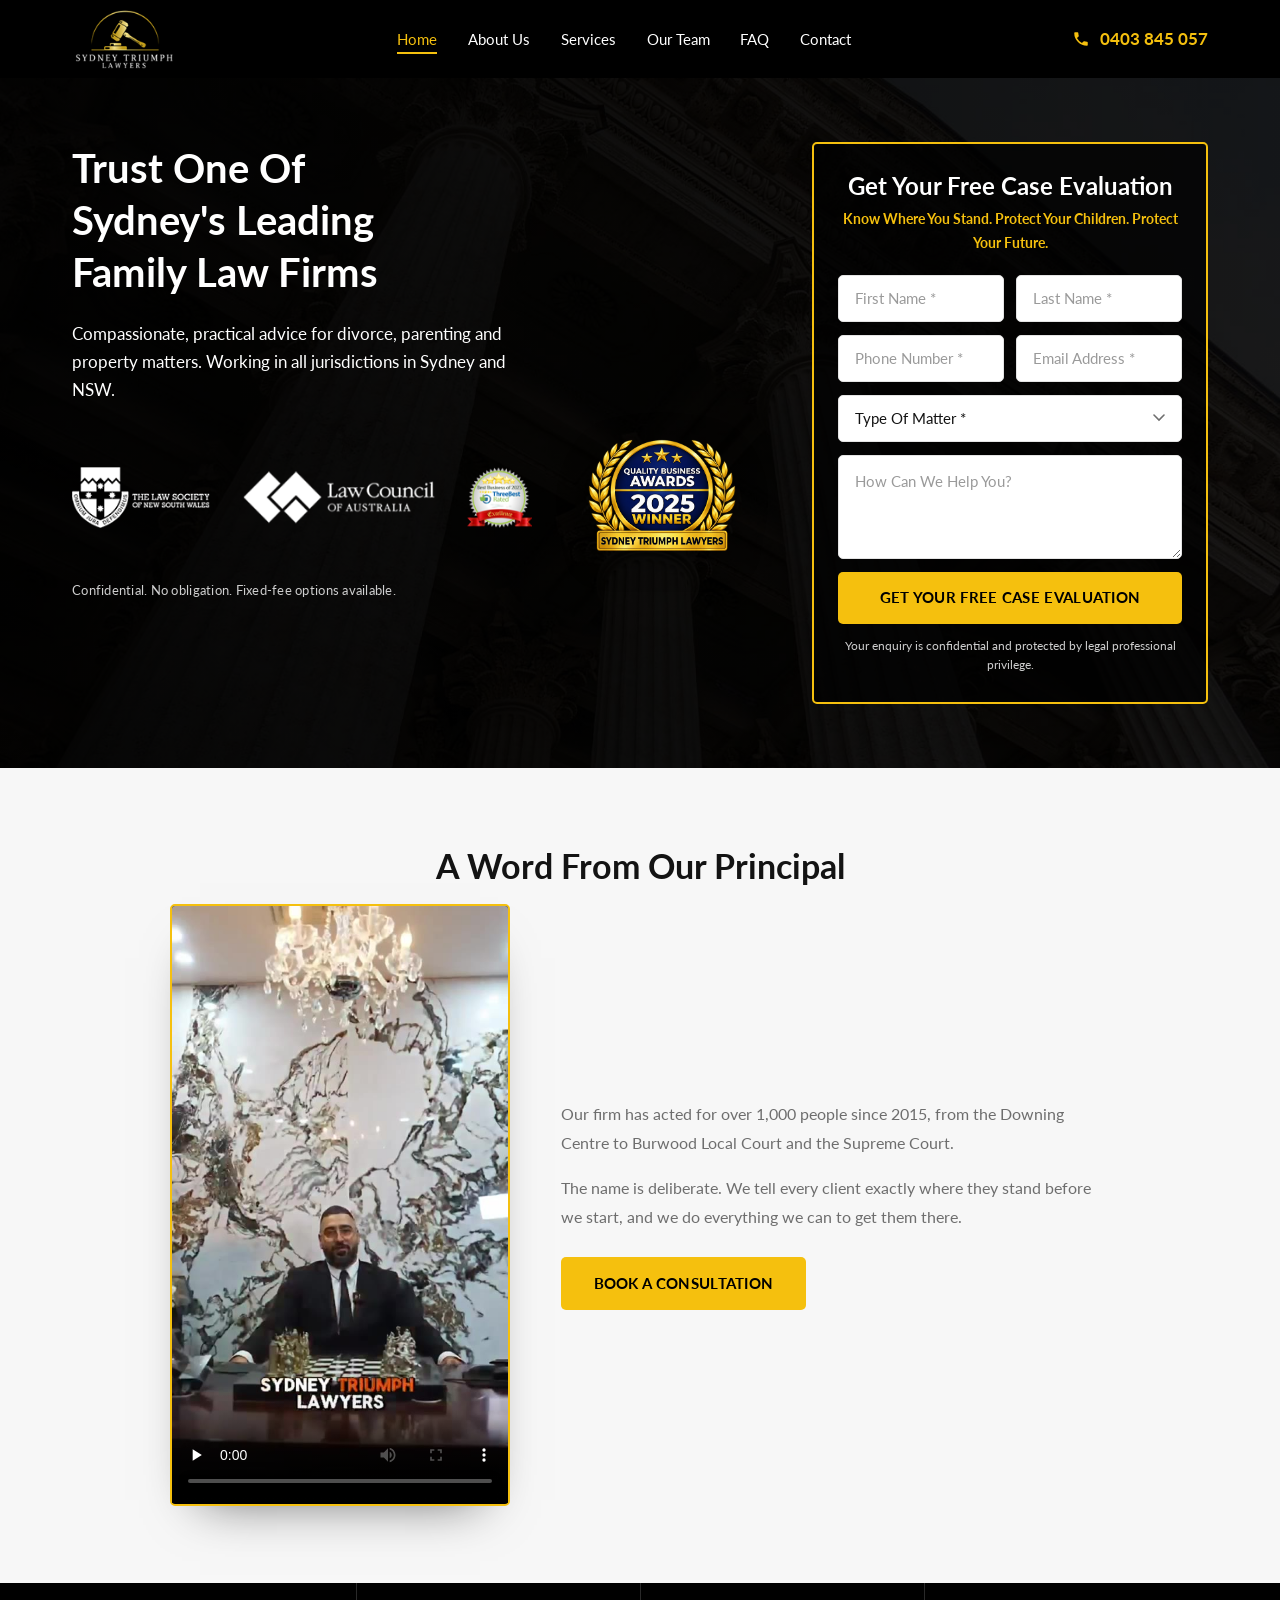
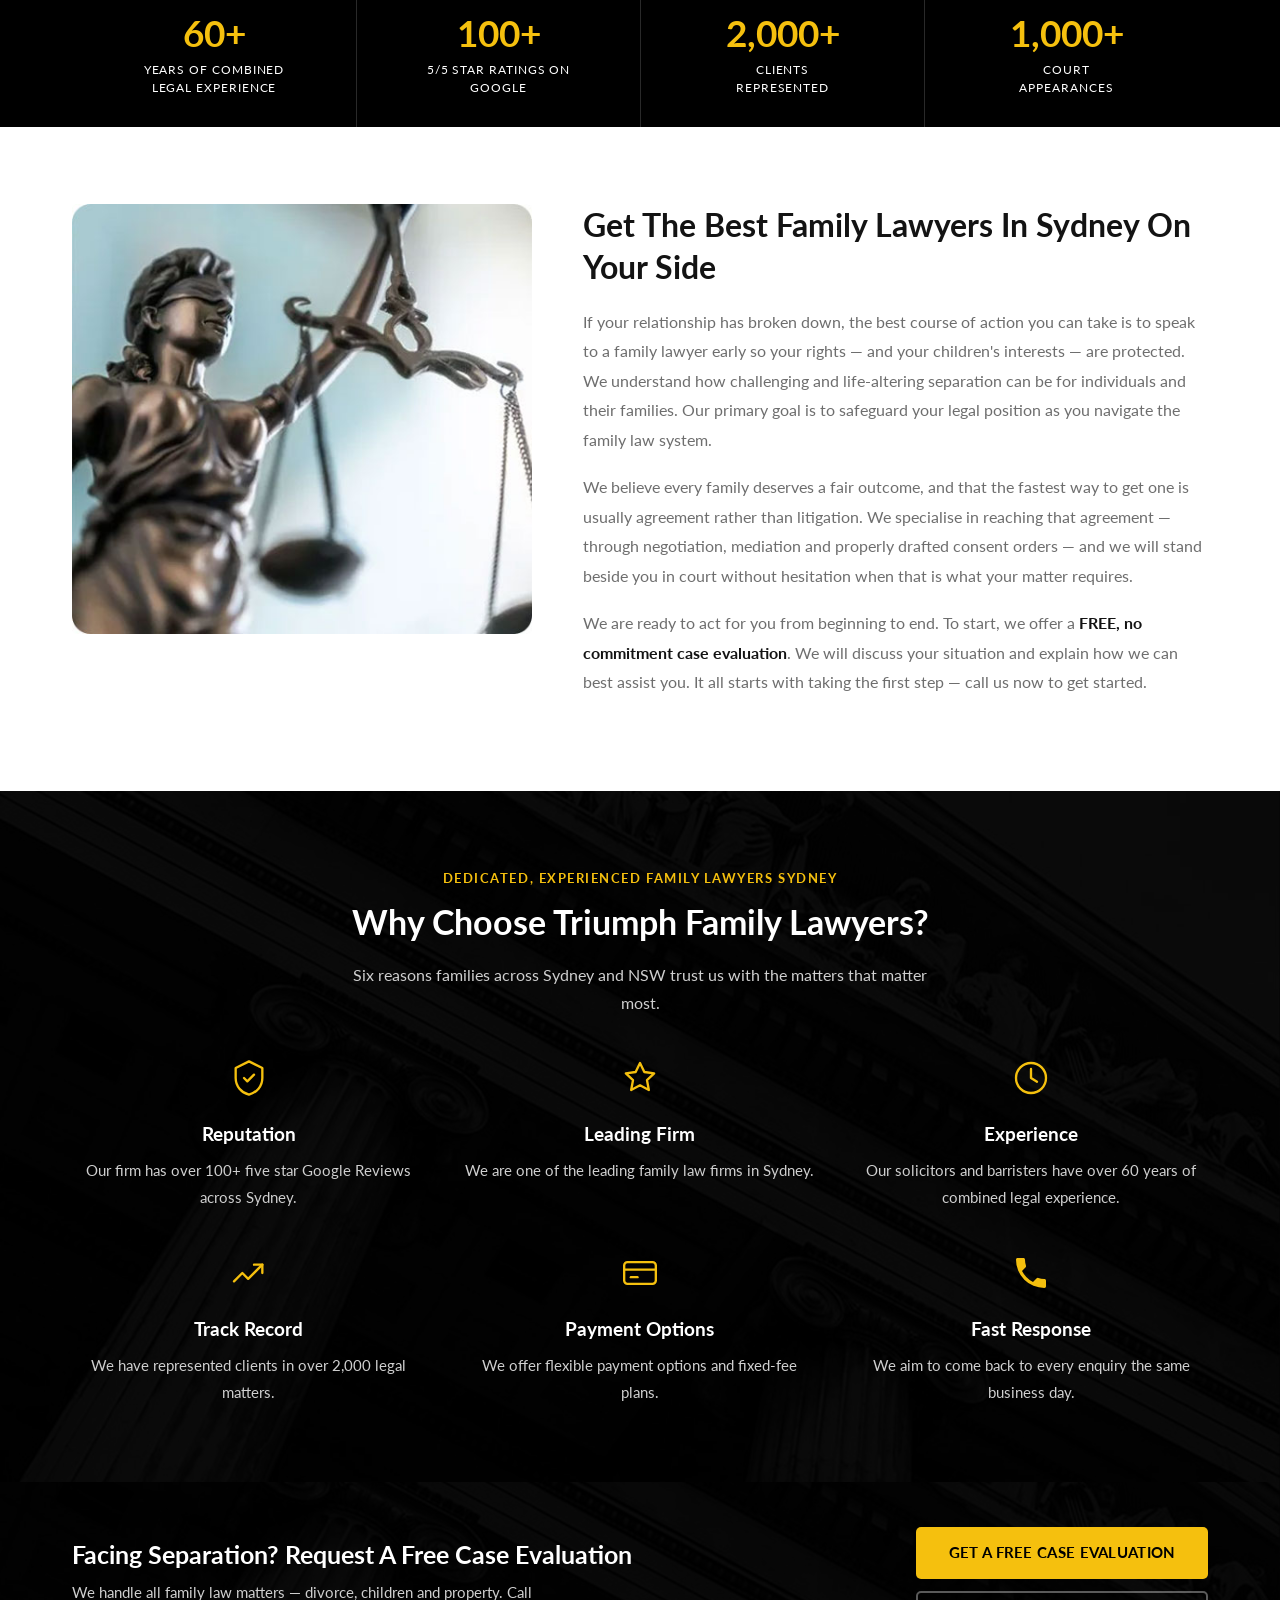
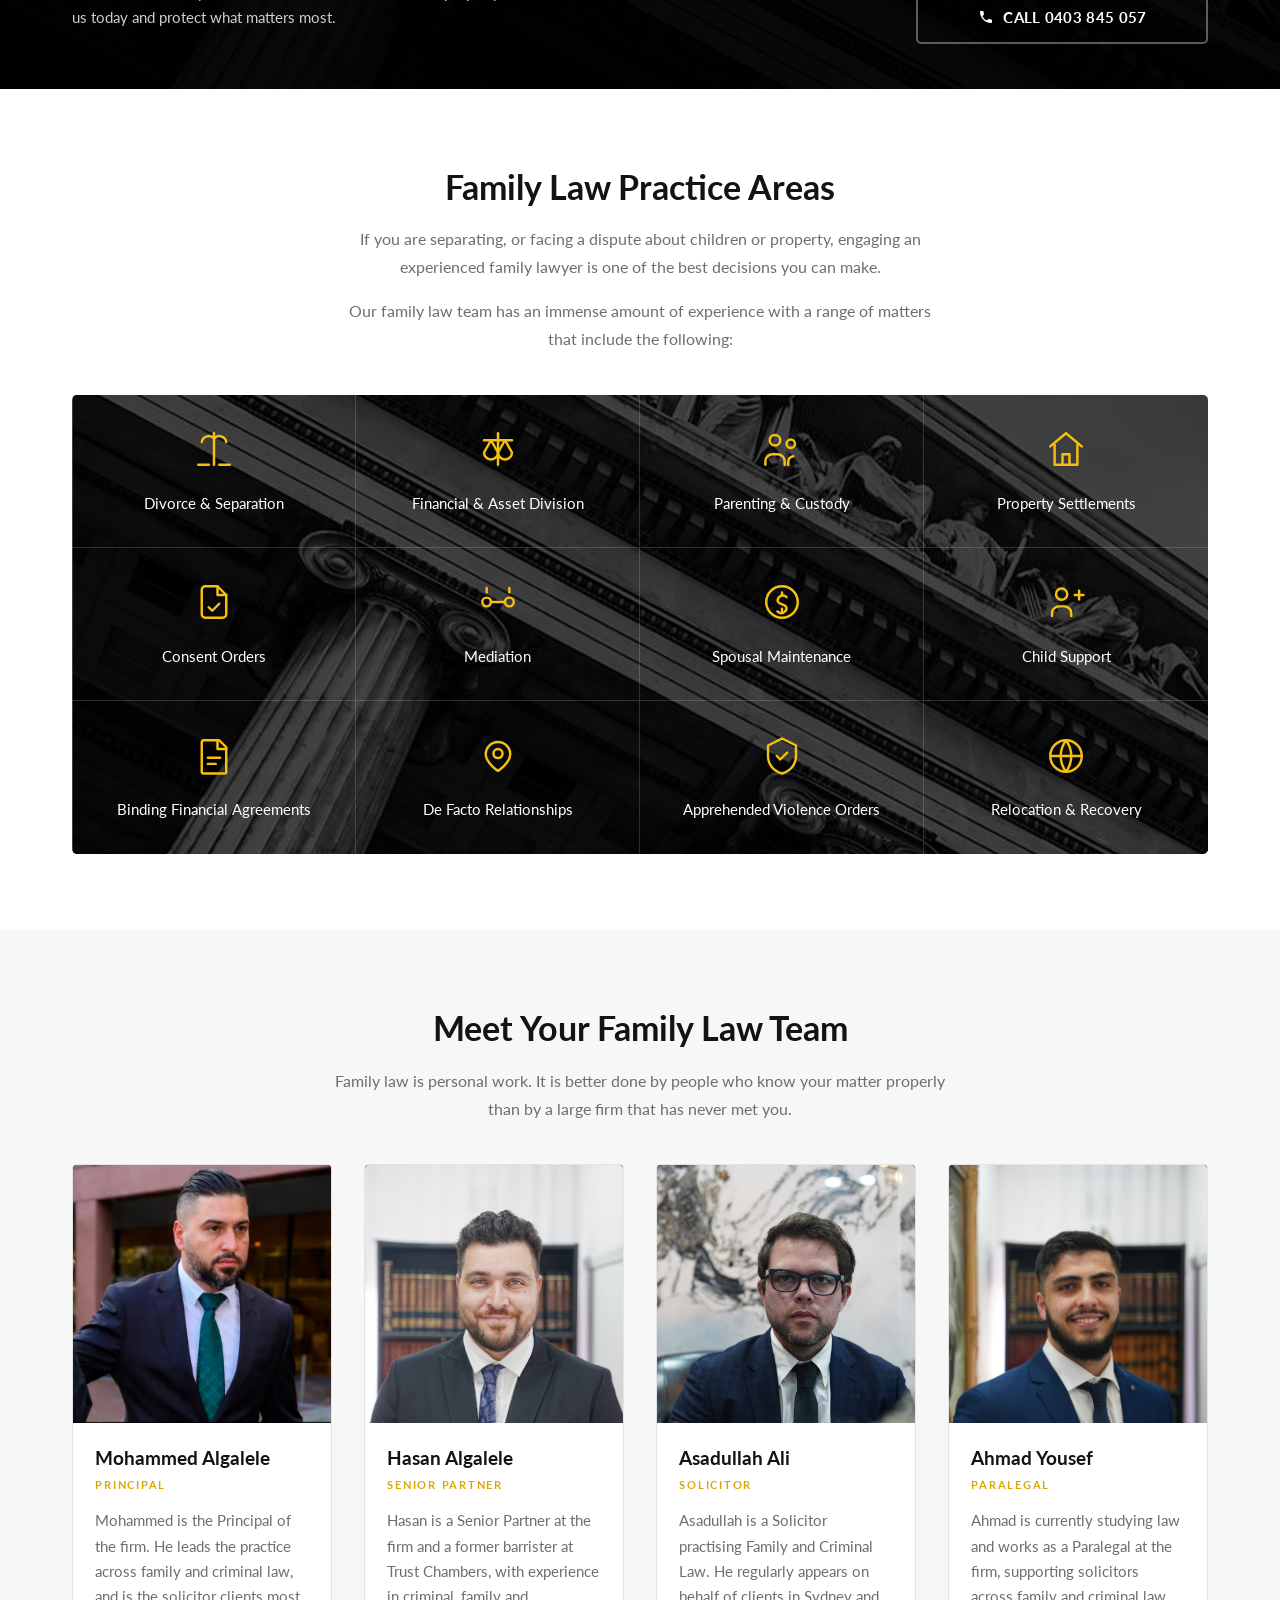
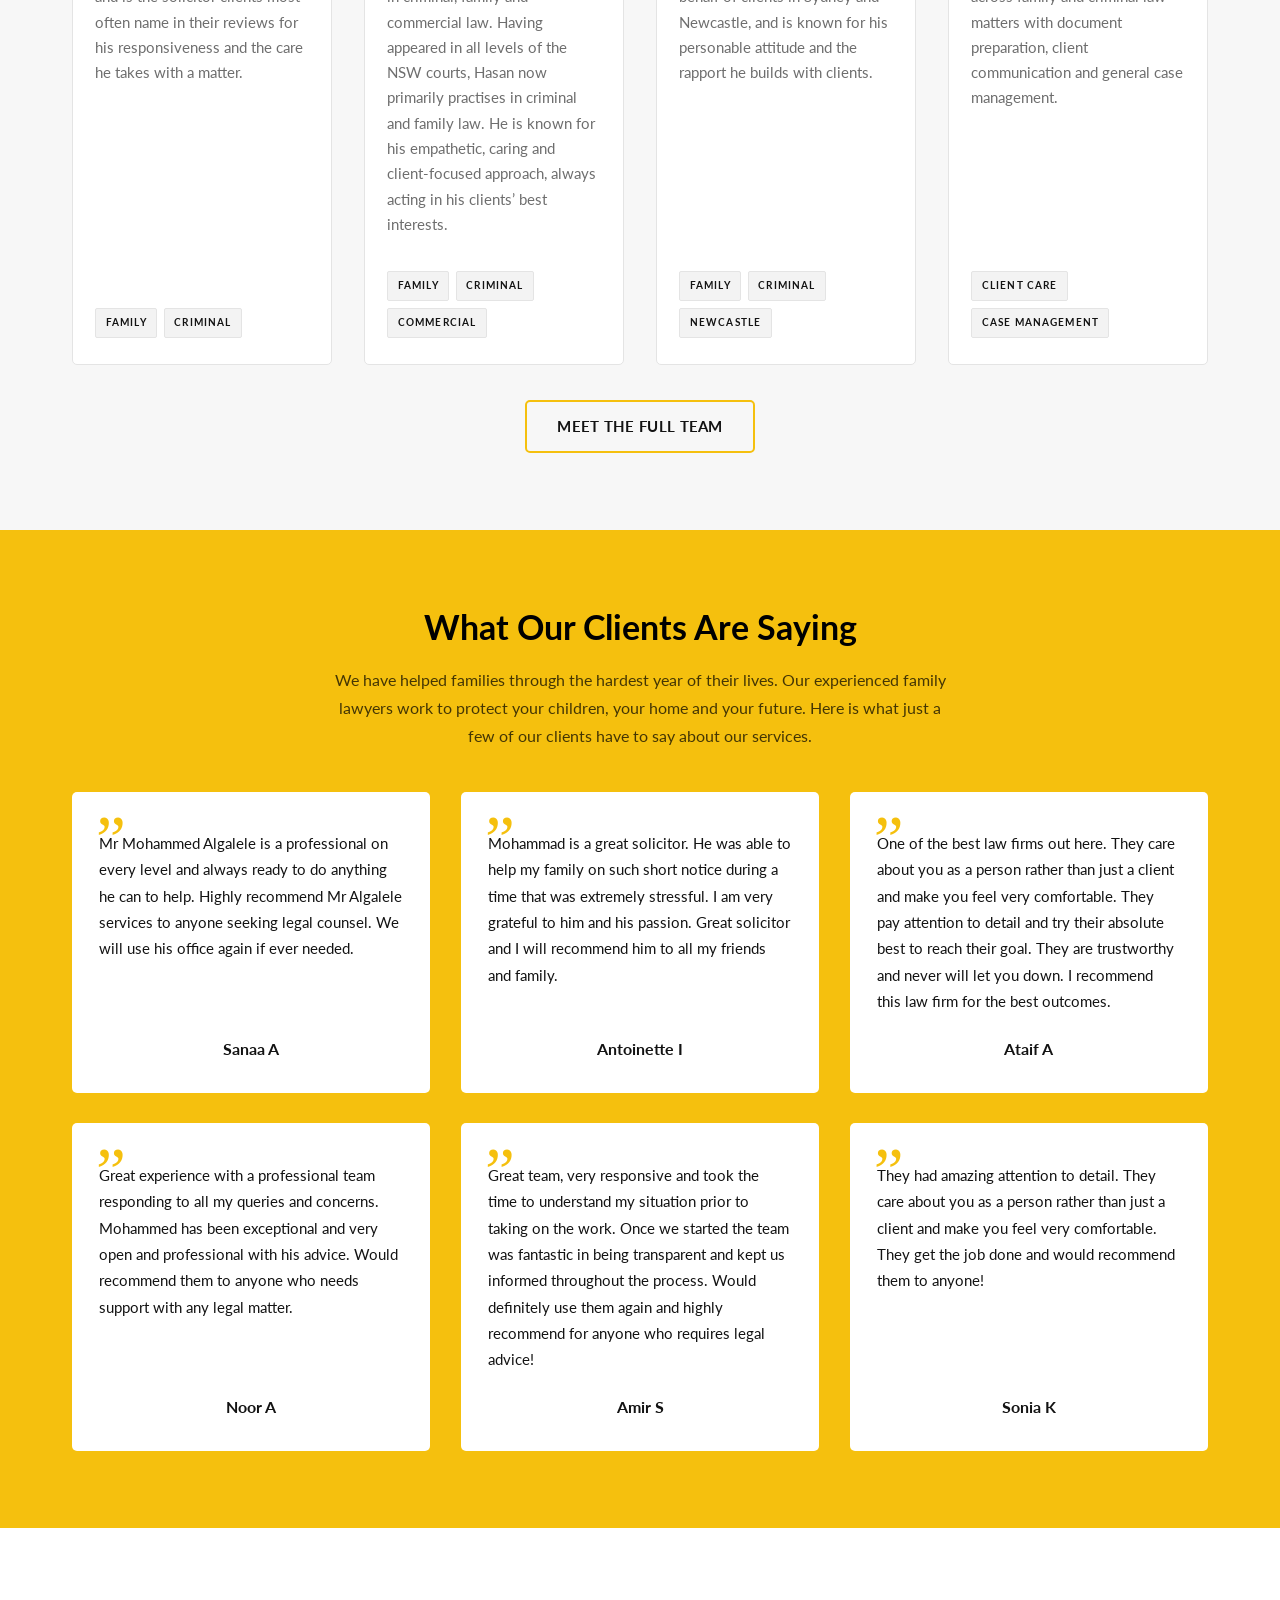
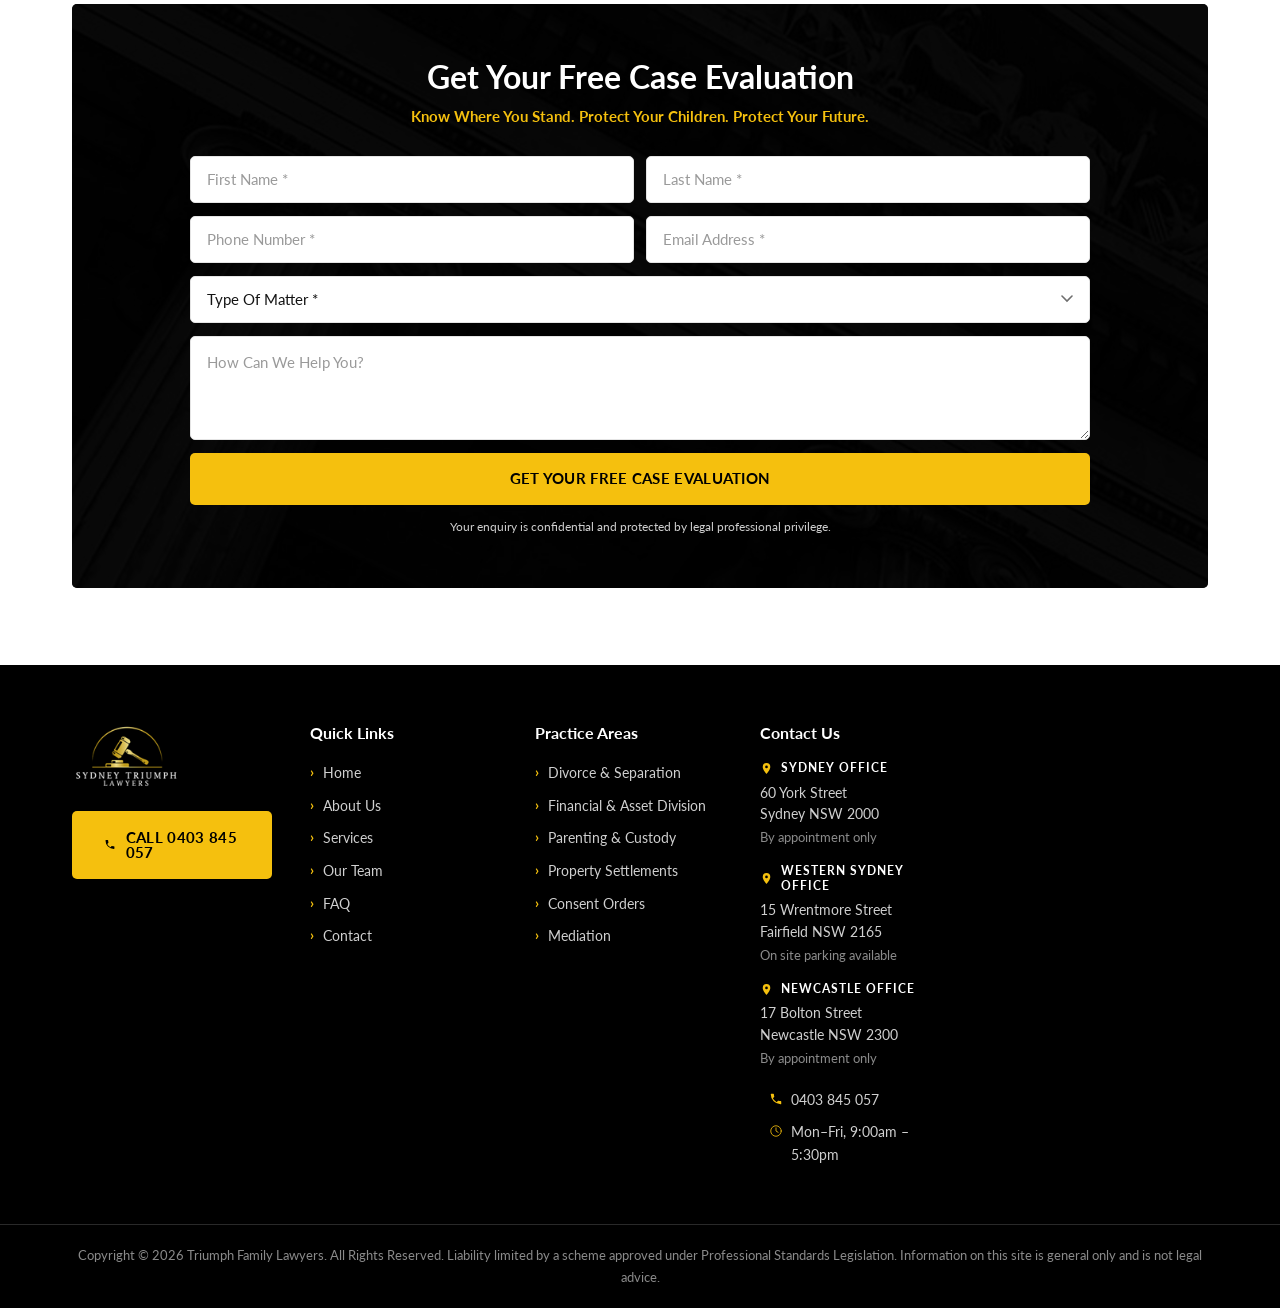
==== commit 9c37ac39: "Remove every 24/7 claim and show the offices on all pages The firm has not confirmed round-the-clock" ====
--- a/index.html
+++ b/index.html
@@ -652,8 +652,8 @@
 					<p>We offer flexible payment options and fixed-fee plans.</p>
 				</div>
 							<div class="why__item rv rv-d2">
-					<svg class="why__ico" width="40" height="40" viewBox="0 0 24 24" fill="currentColor" aria-hidden="true" focusable="false"><path d="M6.6 10.8a15.1 15.1 0 0 0 6.6 6.6l2.2-2.2c.3-.3.7-.4 1-.2 1.1.4 2.3.6 3.6.6.6 0 1 .4 1 1V20c0 .6-.4 1-1 1A17 17 0 0 1 3 4c0-.6.4-1 1-1h3.4c.6 0 1 .4 1 1 0 1.2.2 2.4.6 3.6.1.3 0 .7-.2 1l-2.2 2.2z"/></svg>					<h3>Available 24/7</h3>
-					<p>Our team is available 24/7 to provide help and support.</p>
+					<svg class="why__ico" width="40" height="40" viewBox="0 0 24 24" fill="currentColor" aria-hidden="true" focusable="false"><path d="M6.6 10.8a15.1 15.1 0 0 0 6.6 6.6l2.2-2.2c.3-.3.7-.4 1-.2 1.1.4 2.3.6 3.6.6.6 0 1 .4 1 1V20c0 .6-.4 1-1 1A17 17 0 0 1 3 4c0-.6.4-1 1-1h3.4c.6 0 1 .4 1 1 0 1.2.2 2.4.6 3.6.1.3 0 .7-.2 1l-2.2 2.2z"/></svg>					<h3>Fast Response</h3>
+					<p>We aim to come back to every enquiry the same business day.</p>
 				</div>
 					</div>
 	</div>
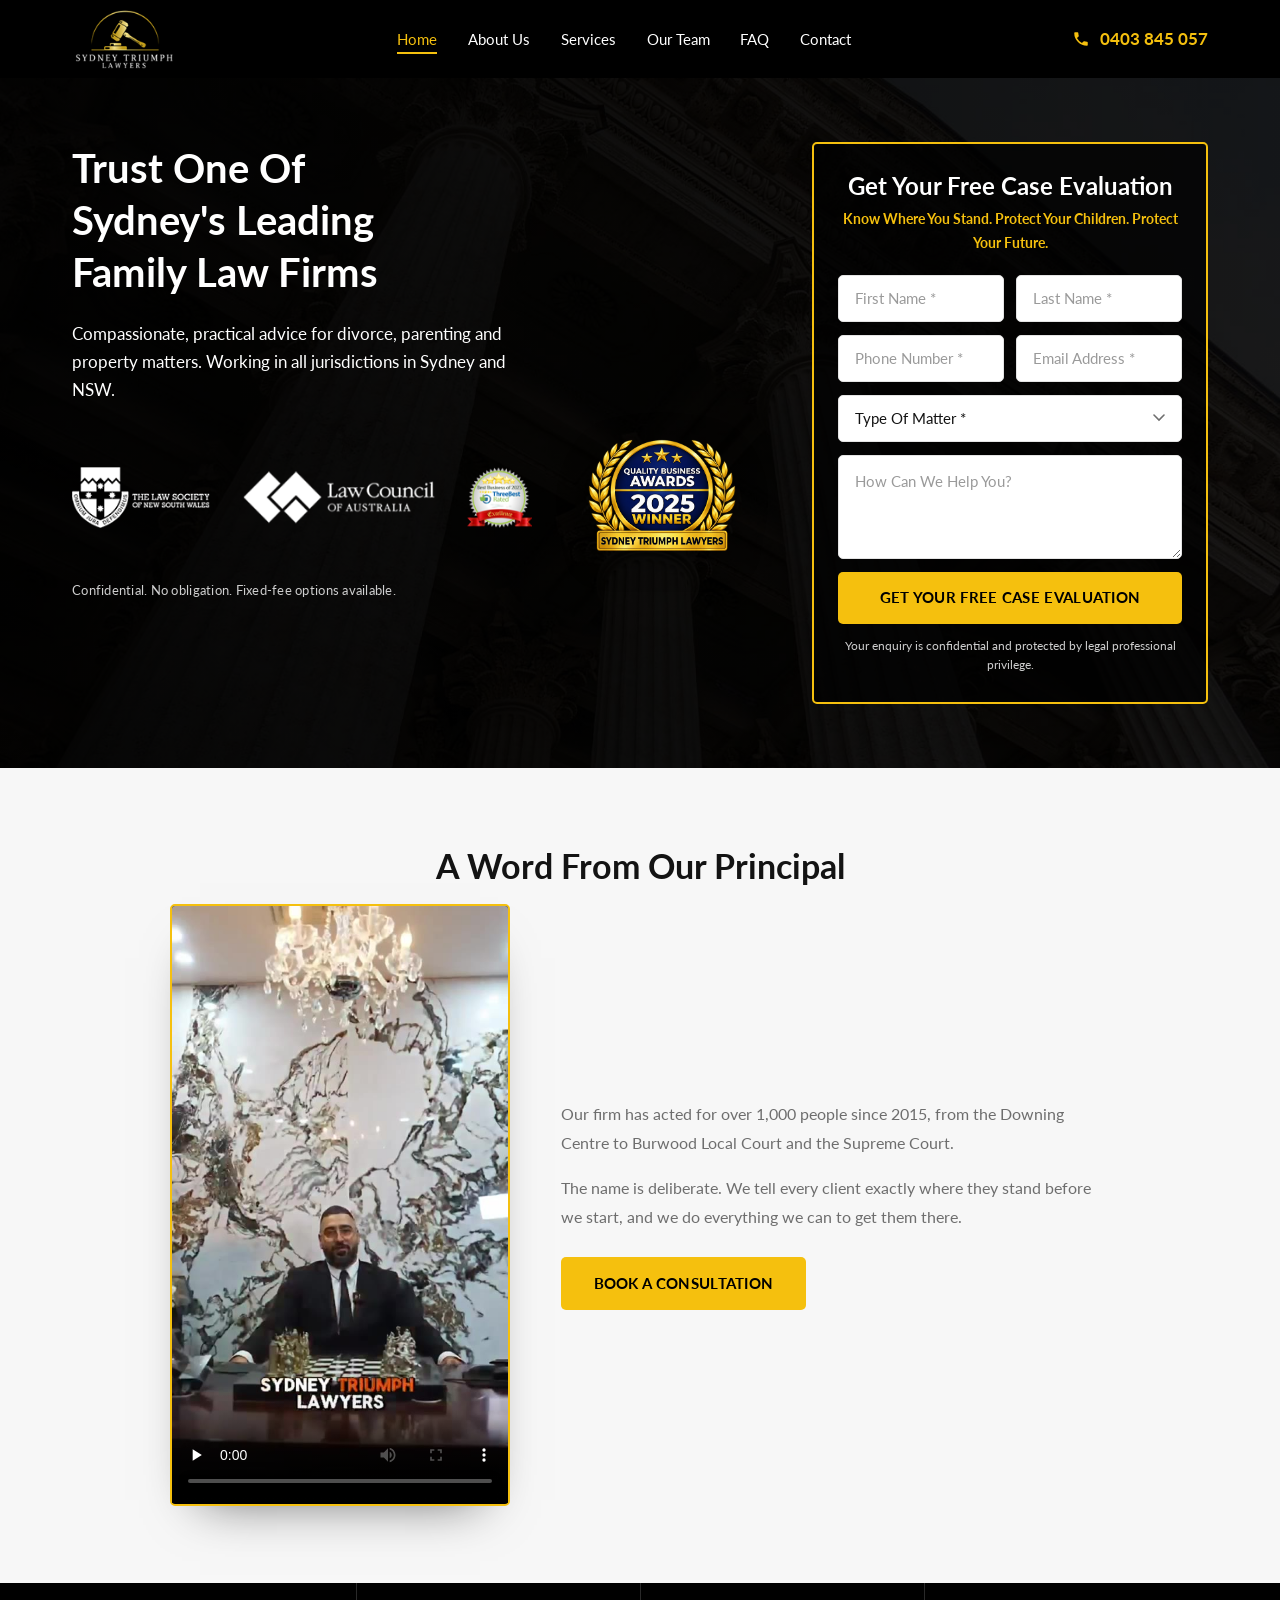
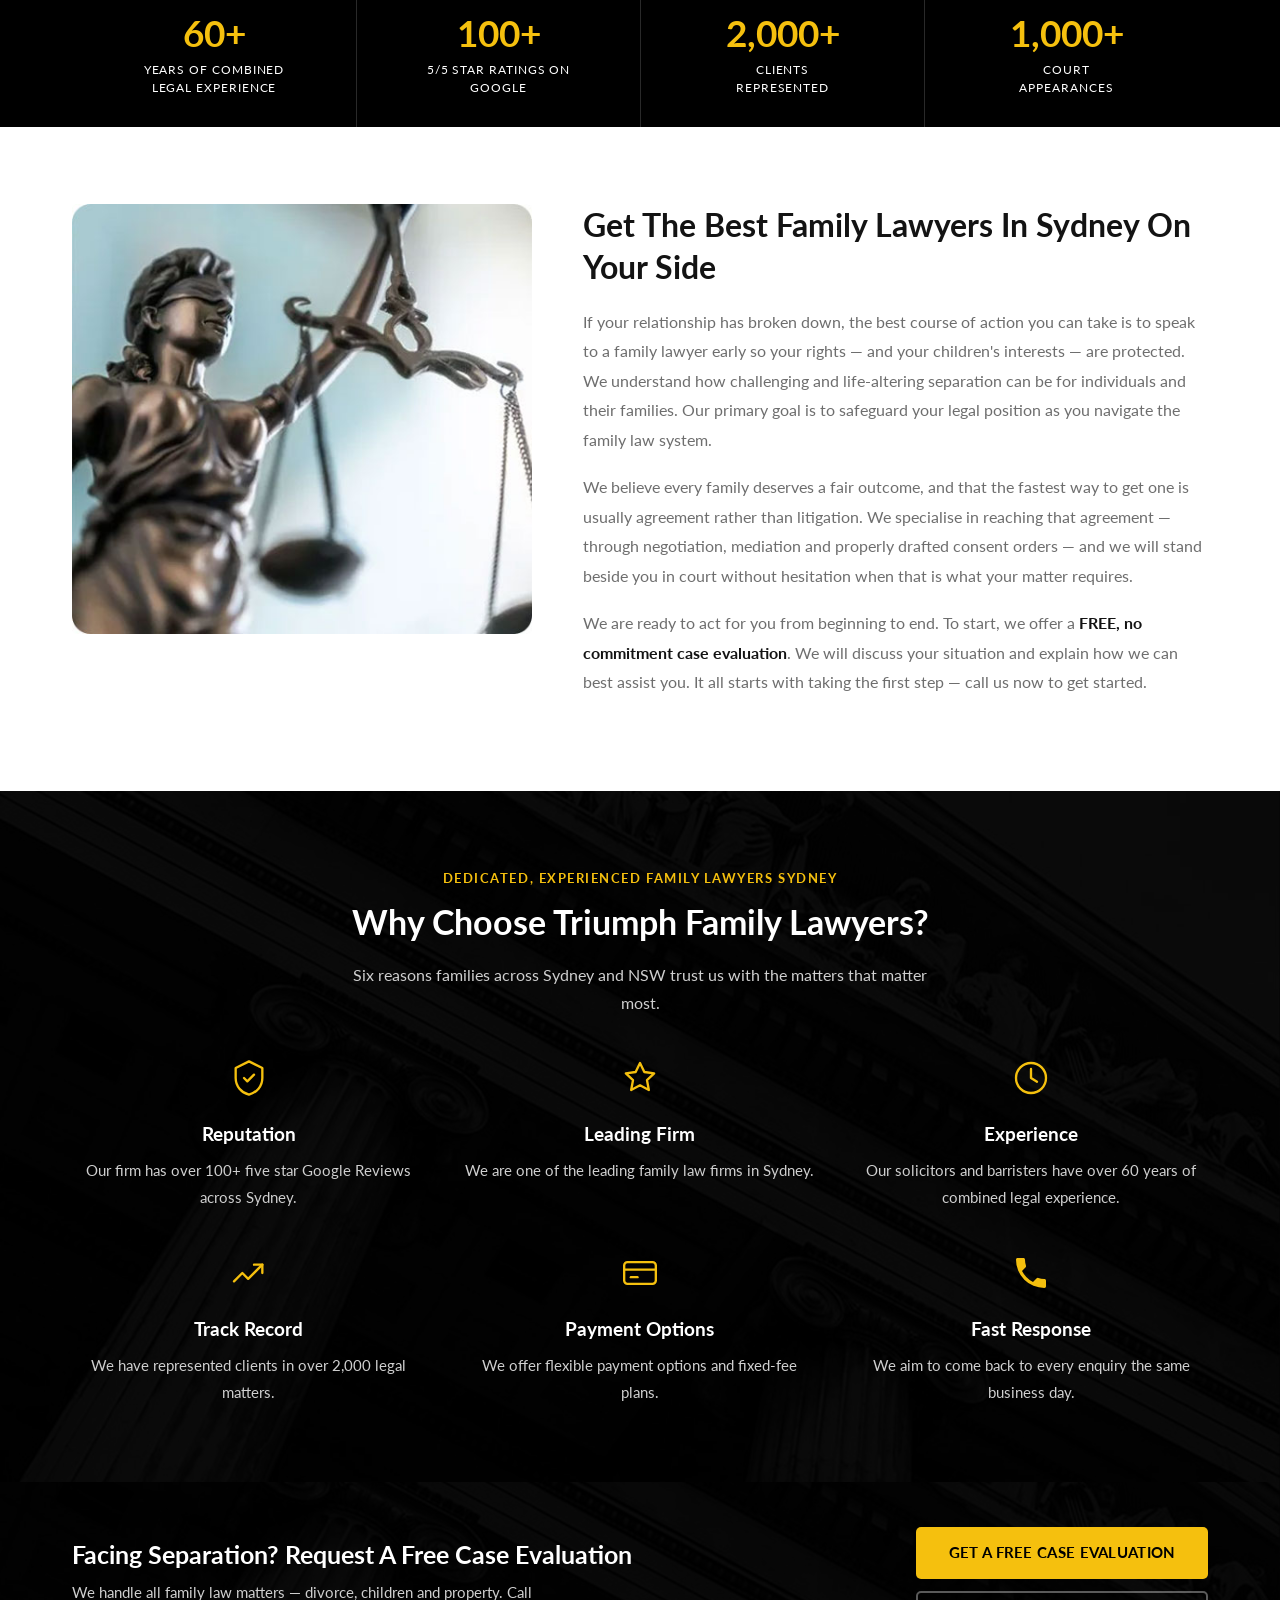
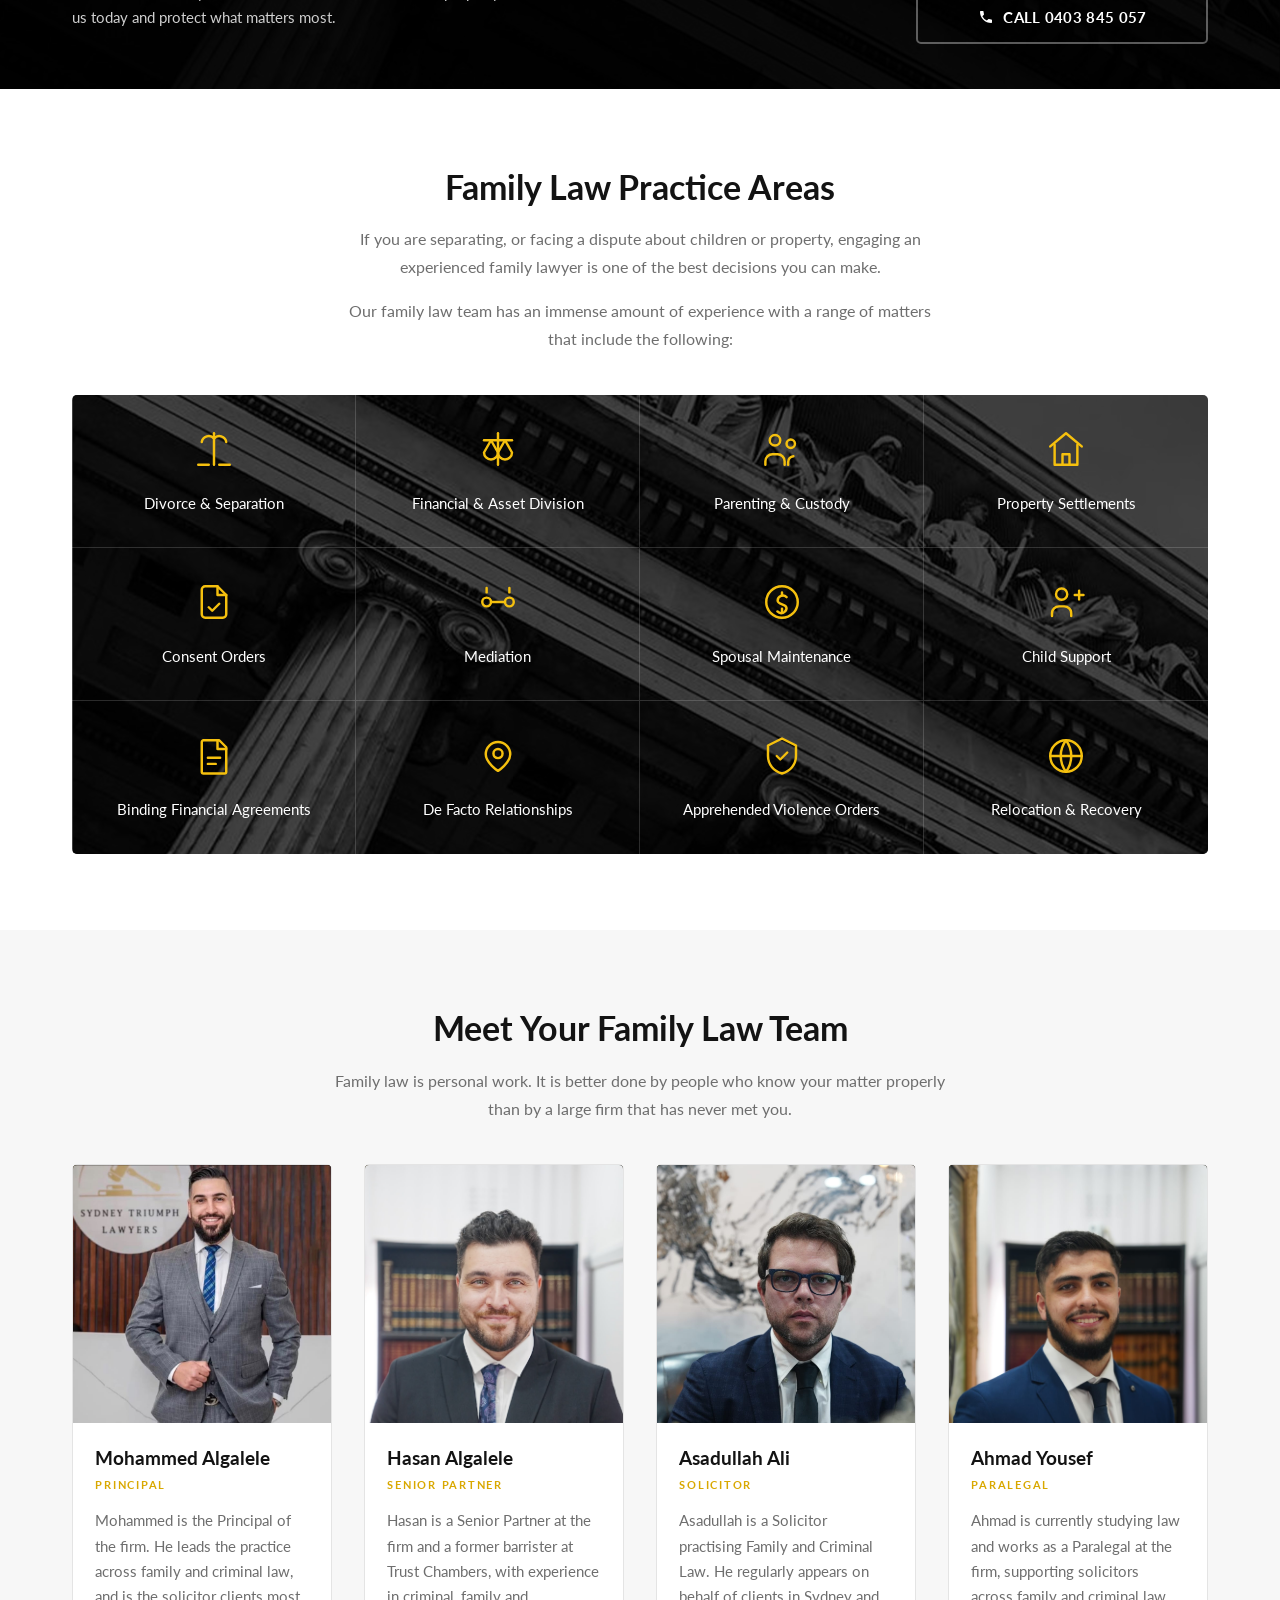
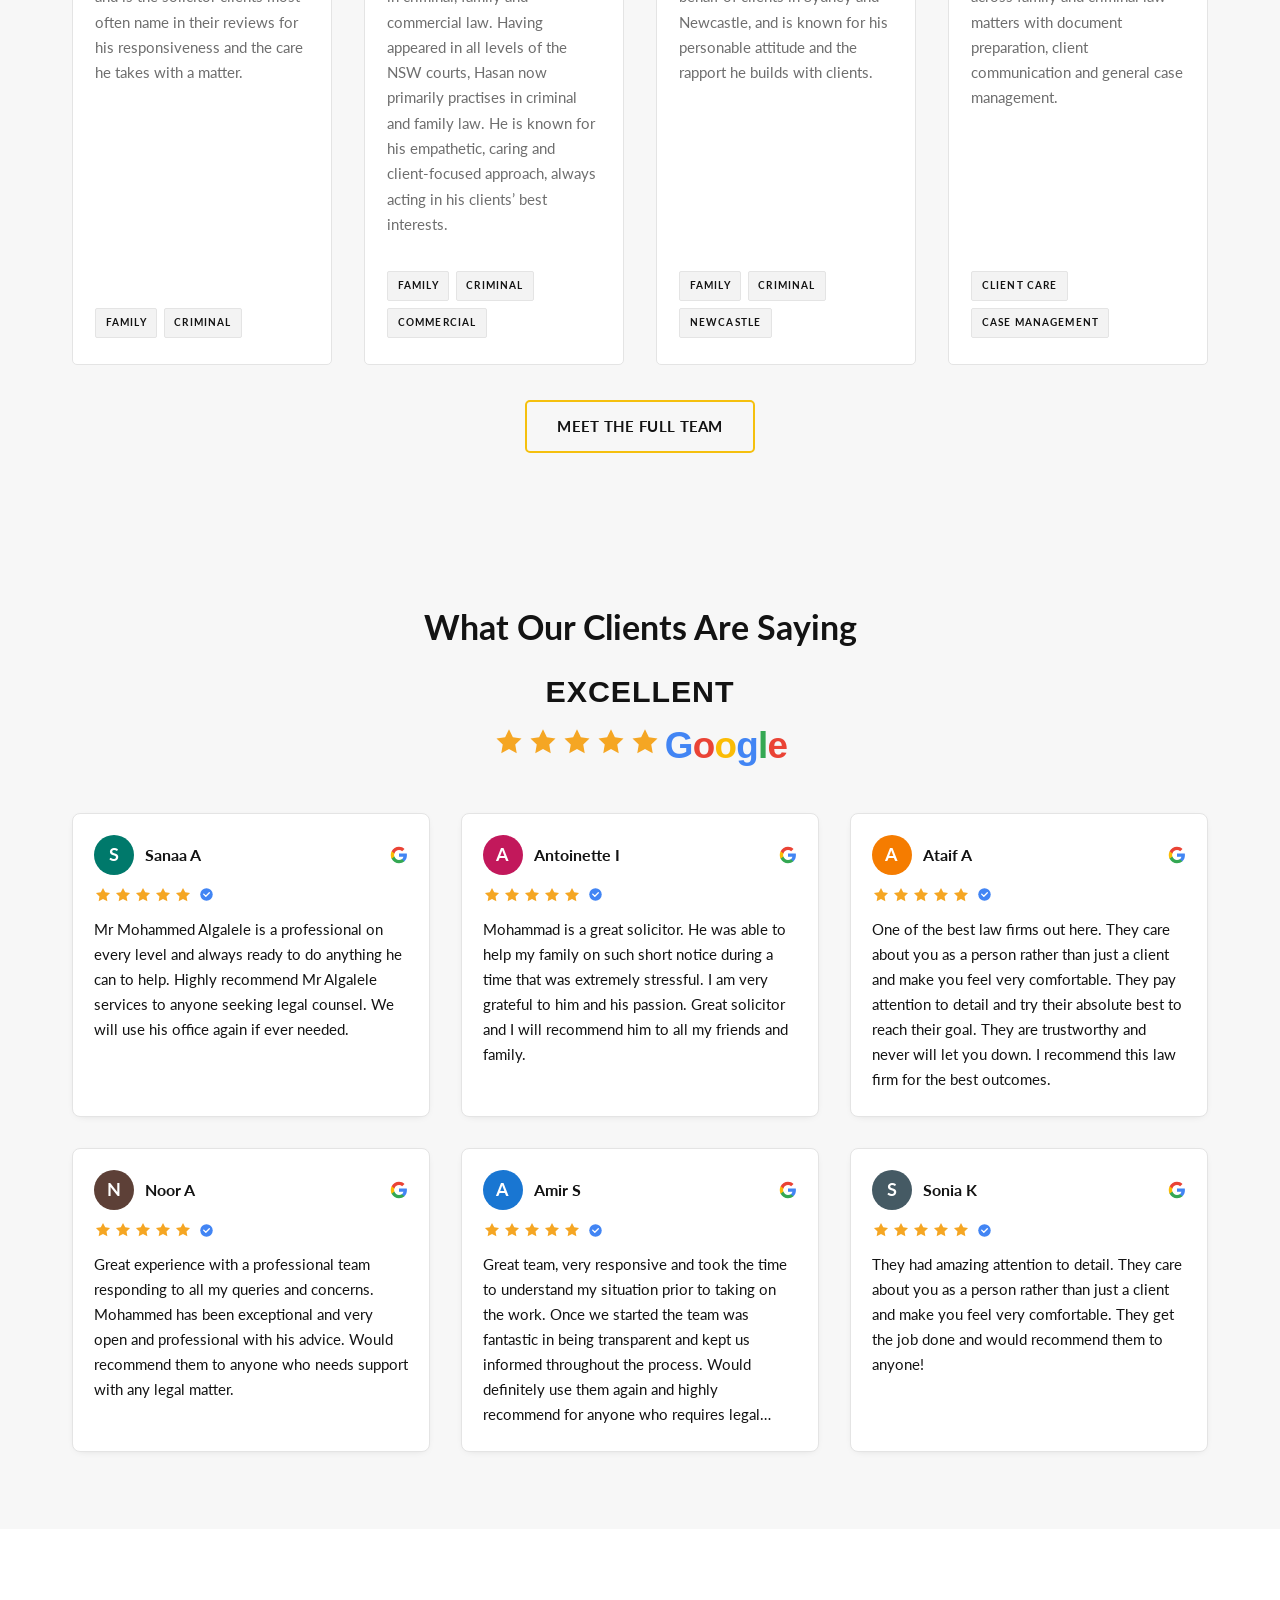
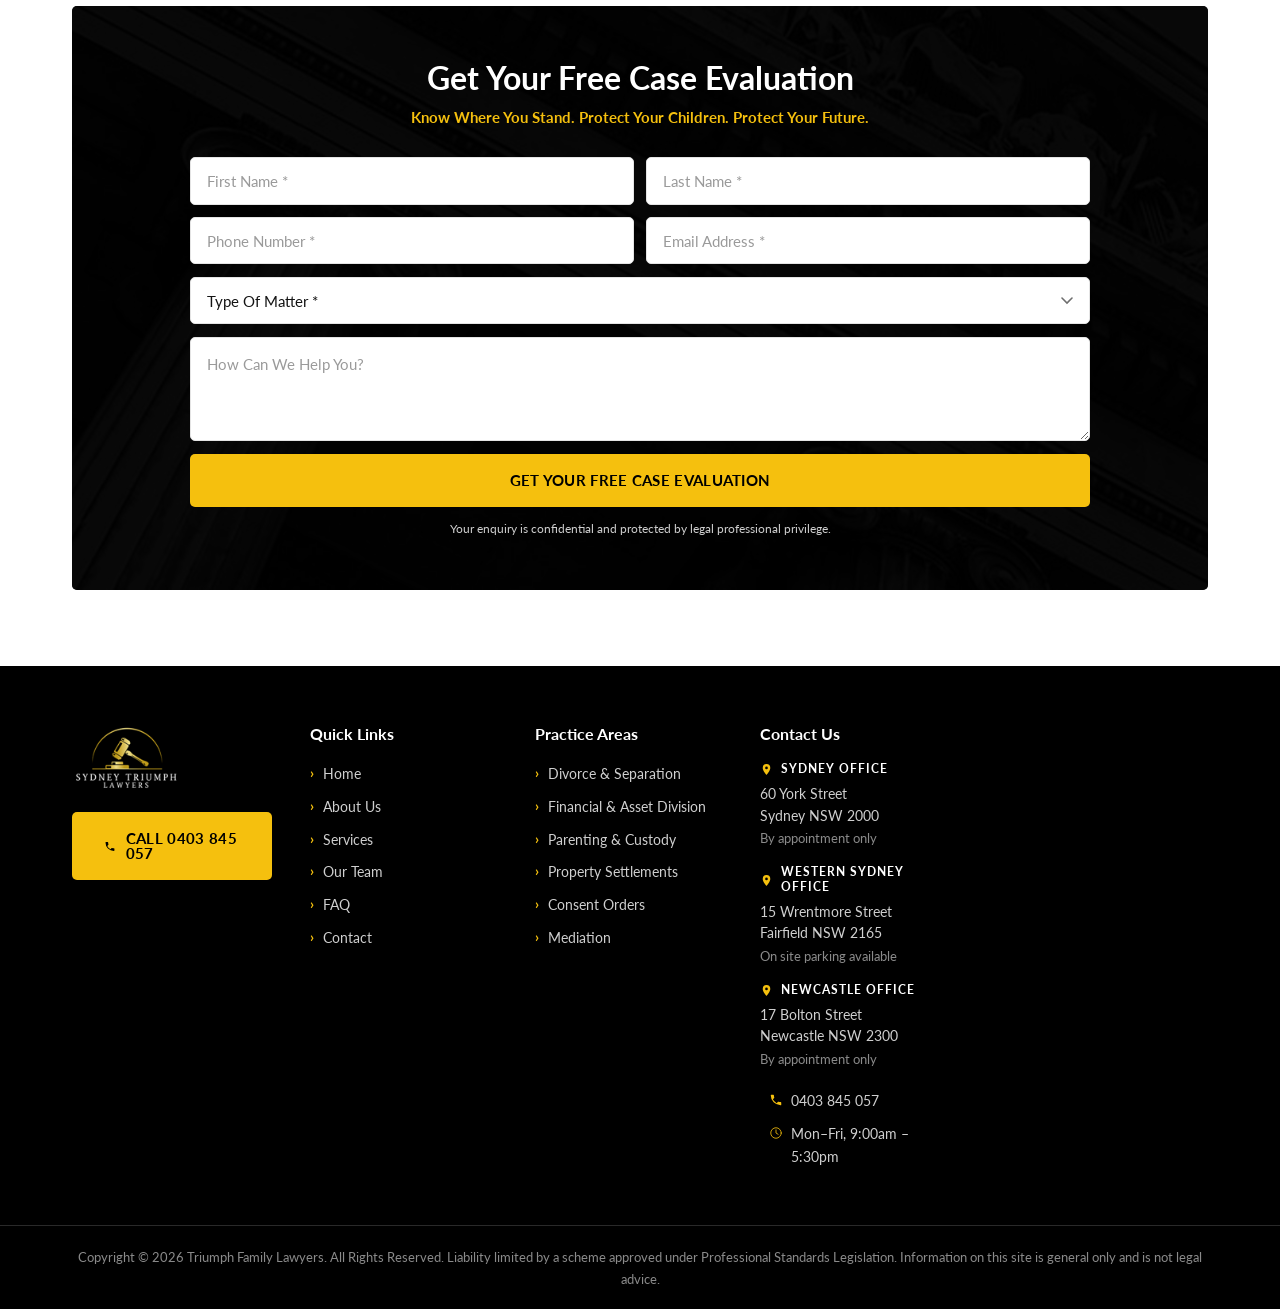
==== commit e99b0990: "New headshot for Mohammed and Google-style reviews Reviews now show an EXCELLENT summary with stars " ====
--- a/index.html
+++ b/index.html
@@ -484,7 +484,7 @@
 		<input type="hidden" name="action" value="tfl_enquiry">
 		<input type="hidden" name="tfl_source" value="homepage-hero">
 		<input type="hidden" name="tfl_redirect" value="#">
-		<input type="hidden" id="tfl_nonce" name="tfl_nonce" value="5778784696" /><input type="hidden" name="_wp_http_referer" value="/" />
+		<input type="hidden" id="tfl_nonce" name="tfl_nonce" value="6237b2958d" /><input type="hidden" name="_wp_http_referer" value="/" />
 				<div class="tfl-hp" aria-hidden="true">
 			<label for="hero-website">Website</label>
 			<input id="hero-website" type="text" name="tfl_website" tabindex="-1" autocomplete="off">
@@ -847,38 +847,185 @@
 	</div>
 </section>
 
-<section class="band band--gold">
+<section class="band band--grey reviews">
 	<div class="shell">
-		<h2 class="h2 rv">What Our Clients Are Saying</h2>
-
-					<p class="sub rv rv-d1">We have helped families through the hardest year of their lives. Our experienced family lawyers work to protect your children, your home and your future. Here is what just a few of our clients have to say about our services.</p>
+
+					<h2 class="h2 rv">What Our Clients Are Saying</h2>
+		
+		
+					<div class="gsummary rv rv-d1">
+									<p class="gsummary__word">EXCELLENT</p>
+				
+				<span class="stars stars--lg" aria-label="Five out of five stars"><svg viewBox="0 0 24 24" aria-hidden="true" focusable="false"><path fill="currentColor" d="M12 2.5l2.9 5.88 6.49.94-4.7 4.58 1.11 6.46L12 17.31 6.2 20.36l1.11-6.46-4.7-4.58 6.49-.94z"/></svg><svg viewBox="0 0 24 24" aria-hidden="true" focusable="false"><path fill="currentColor" d="M12 2.5l2.9 5.88 6.49.94-4.7 4.58 1.11 6.46L12 17.31 6.2 20.36l1.11-6.46-4.7-4.58 6.49-.94z"/></svg><svg viewBox="0 0 24 24" aria-hidden="true" focusable="false"><path fill="currentColor" d="M12 2.5l2.9 5.88 6.49.94-4.7 4.58 1.11 6.46L12 17.31 6.2 20.36l1.11-6.46-4.7-4.58 6.49-.94z"/></svg><svg viewBox="0 0 24 24" aria-hidden="true" focusable="false"><path fill="currentColor" d="M12 2.5l2.9 5.88 6.49.94-4.7 4.58 1.11 6.46L12 17.31 6.2 20.36l1.11-6.46-4.7-4.58 6.49-.94z"/></svg><svg viewBox="0 0 24 24" aria-hidden="true" focusable="false"><path fill="currentColor" d="M12 2.5l2.9 5.88 6.49.94-4.7 4.58 1.11 6.46L12 17.31 6.2 20.36l1.11-6.46-4.7-4.58 6.49-.94z"/></svg></span>
+				
+									<span class="gsummary__logo"><span class="gword" aria-label="Google"><span style="color:#4285F4">G</span><span style="color:#EA4335">o</span><span style="color:#FBBC05">o</span><span style="color:#4285F4">g</span><span style="color:#34A853">l</span><span style="color:#EA4335">e</span></span></span>
+							</div>
 		
 		<div class="quotes">
-							<figure class="quote rv rv-d0">
-					<p>Mr Mohammed Algalele is a professional on every level and always ready to do anything he can to help. Highly recommend Mr Algalele services to anyone seeking legal counsel. We will use his office again if ever needed.</p>
-					<cite>Sanaa A</cite>
+											<figure class="gcard rv rv-d0">
+
+					<header class="gcard__top">
+						<span class="gcard__avatar" style="background:#00796B" aria-hidden="true">
+							S						</span>
+
+						<span class="gcard__who">
+							<cite class="gcard__name">Sanaa A</cite>
+													</span>
+
+							<svg class="gmark" width="18" height="18" viewBox="0 0 48 48" aria-hidden="true" focusable="false">
+		<path fill="#4285F4" d="M45.12 24.5c0-1.56-.14-3.06-.4-4.5H24v8.51h11.84c-.51 2.75-2.06 5.08-4.39 6.64v5.52h7.11c4.16-3.83 6.56-9.47 6.56-16.17z"/>
+		<path fill="#34A853" d="M24 46c5.94 0 10.92-1.97 14.56-5.33l-7.11-5.52c-1.97 1.32-4.49 2.1-7.45 2.1-5.73 0-10.58-3.87-12.31-9.07H4.34v5.7C7.96 41.07 15.4 46 24 46z"/>
+		<path fill="#FBBC05" d="M11.69 28.18C11.25 26.86 11 25.45 11 24s.25-2.86.69-4.18v-5.7H4.34C2.85 17.09 2 20.45 2 24c0 3.55.85 6.91 2.34 9.88l7.35-5.7z"/>
+		<path fill="#EA4335" d="M24 10.75c3.23 0 6.13 1.11 8.41 3.29l6.31-6.31C34.91 4.18 29.93 2 24 2 15.4 2 7.96 6.93 4.34 14.12l7.35 5.7c1.73-5.2 6.58-9.07 12.31-9.07z"/>
+	</svg>
+						</header>
+
+					<div class="gcard__rating">
+						<span class="stars " aria-label="Five out of five stars"><svg viewBox="0 0 24 24" aria-hidden="true" focusable="false"><path fill="currentColor" d="M12 2.5l2.9 5.88 6.49.94-4.7 4.58 1.11 6.46L12 17.31 6.2 20.36l1.11-6.46-4.7-4.58 6.49-.94z"/></svg><svg viewBox="0 0 24 24" aria-hidden="true" focusable="false"><path fill="currentColor" d="M12 2.5l2.9 5.88 6.49.94-4.7 4.58 1.11 6.46L12 17.31 6.2 20.36l1.11-6.46-4.7-4.58 6.49-.94z"/></svg><svg viewBox="0 0 24 24" aria-hidden="true" focusable="false"><path fill="currentColor" d="M12 2.5l2.9 5.88 6.49.94-4.7 4.58 1.11 6.46L12 17.31 6.2 20.36l1.11-6.46-4.7-4.58 6.49-.94z"/></svg><svg viewBox="0 0 24 24" aria-hidden="true" focusable="false"><path fill="currentColor" d="M12 2.5l2.9 5.88 6.49.94-4.7 4.58 1.11 6.46L12 17.31 6.2 20.36l1.11-6.46-4.7-4.58 6.49-.94z"/></svg><svg viewBox="0 0 24 24" aria-hidden="true" focusable="false"><path fill="currentColor" d="M12 2.5l2.9 5.88 6.49.94-4.7 4.58 1.11 6.46L12 17.31 6.2 20.36l1.11-6.46-4.7-4.58 6.49-.94z"/></svg></span>						<svg class="gcard__verified" viewBox="0 0 24 24" aria-label="Verified review">
+							<circle cx="12" cy="12" r="10" fill="#4285F4"/>
+							<path d="M16.5 9.2l-5.6 5.6-3.4-3.4" fill="none" stroke="#fff" stroke-width="2.1" stroke-linecap="round" stroke-linejoin="round"/>
+						</svg>
+					</div>
+
+					<blockquote class="gcard__text">Mr Mohammed Algalele is a professional on every level and always ready to do anything he can to help. Highly recommend Mr Algalele services to anyone seeking legal counsel. We will use his office again if ever needed.</blockquote>
 				</figure>
-							<figure class="quote rv rv-d1">
-					<p>Mohammad is a great solicitor. He was able to help my family on such short notice during a time that was extremely stressful. I am very grateful to him and his passion. Great solicitor and I will recommend him to all my friends and family.</p>
-					<cite>Antoinette I</cite>
+											<figure class="gcard rv rv-d1">
+
+					<header class="gcard__top">
+						<span class="gcard__avatar" style="background:#C2185B" aria-hidden="true">
+							A						</span>
+
+						<span class="gcard__who">
+							<cite class="gcard__name">Antoinette I</cite>
+													</span>
+
+							<svg class="gmark" width="18" height="18" viewBox="0 0 48 48" aria-hidden="true" focusable="false">
+		<path fill="#4285F4" d="M45.12 24.5c0-1.56-.14-3.06-.4-4.5H24v8.51h11.84c-.51 2.75-2.06 5.08-4.39 6.64v5.52h7.11c4.16-3.83 6.56-9.47 6.56-16.17z"/>
+		<path fill="#34A853" d="M24 46c5.94 0 10.92-1.97 14.56-5.33l-7.11-5.52c-1.97 1.32-4.49 2.1-7.45 2.1-5.73 0-10.58-3.87-12.31-9.07H4.34v5.7C7.96 41.07 15.4 46 24 46z"/>
+		<path fill="#FBBC05" d="M11.69 28.18C11.25 26.86 11 25.45 11 24s.25-2.86.69-4.18v-5.7H4.34C2.85 17.09 2 20.45 2 24c0 3.55.85 6.91 2.34 9.88l7.35-5.7z"/>
+		<path fill="#EA4335" d="M24 10.75c3.23 0 6.13 1.11 8.41 3.29l6.31-6.31C34.91 4.18 29.93 2 24 2 15.4 2 7.96 6.93 4.34 14.12l7.35 5.7c1.73-5.2 6.58-9.07 12.31-9.07z"/>
+	</svg>
+						</header>
+
+					<div class="gcard__rating">
+						<span class="stars " aria-label="Five out of five stars"><svg viewBox="0 0 24 24" aria-hidden="true" focusable="false"><path fill="currentColor" d="M12 2.5l2.9 5.88 6.49.94-4.7 4.58 1.11 6.46L12 17.31 6.2 20.36l1.11-6.46-4.7-4.58 6.49-.94z"/></svg><svg viewBox="0 0 24 24" aria-hidden="true" focusable="false"><path fill="currentColor" d="M12 2.5l2.9 5.88 6.49.94-4.7 4.58 1.11 6.46L12 17.31 6.2 20.36l1.11-6.46-4.7-4.58 6.49-.94z"/></svg><svg viewBox="0 0 24 24" aria-hidden="true" focusable="false"><path fill="currentColor" d="M12 2.5l2.9 5.88 6.49.94-4.7 4.58 1.11 6.46L12 17.31 6.2 20.36l1.11-6.46-4.7-4.58 6.49-.94z"/></svg><svg viewBox="0 0 24 24" aria-hidden="true" focusable="false"><path fill="currentColor" d="M12 2.5l2.9 5.88 6.49.94-4.7 4.58 1.11 6.46L12 17.31 6.2 20.36l1.11-6.46-4.7-4.58 6.49-.94z"/></svg><svg viewBox="0 0 24 24" aria-hidden="true" focusable="false"><path fill="currentColor" d="M12 2.5l2.9 5.88 6.49.94-4.7 4.58 1.11 6.46L12 17.31 6.2 20.36l1.11-6.46-4.7-4.58 6.49-.94z"/></svg></span>						<svg class="gcard__verified" viewBox="0 0 24 24" aria-label="Verified review">
+							<circle cx="12" cy="12" r="10" fill="#4285F4"/>
+							<path d="M16.5 9.2l-5.6 5.6-3.4-3.4" fill="none" stroke="#fff" stroke-width="2.1" stroke-linecap="round" stroke-linejoin="round"/>
+						</svg>
+					</div>
+
+					<blockquote class="gcard__text">Mohammad is a great solicitor. He was able to help my family on such short notice during a time that was extremely stressful. I am very grateful to him and his passion. Great solicitor and I will recommend him to all my friends and family.</blockquote>
 				</figure>
-							<figure class="quote rv rv-d2">
-					<p>One of the best law firms out here. They care about you as a person rather than just a client and make you feel very comfortable. They pay attention to detail and try their absolute best to reach their goal. They are trustworthy and never will let you down. I recommend this law firm for the best outcomes.</p>
-					<cite>Ataif A</cite>
+											<figure class="gcard rv rv-d2">
+
+					<header class="gcard__top">
+						<span class="gcard__avatar" style="background:#F57C00" aria-hidden="true">
+							A						</span>
+
+						<span class="gcard__who">
+							<cite class="gcard__name">Ataif A</cite>
+													</span>
+
+							<svg class="gmark" width="18" height="18" viewBox="0 0 48 48" aria-hidden="true" focusable="false">
+		<path fill="#4285F4" d="M45.12 24.5c0-1.56-.14-3.06-.4-4.5H24v8.51h11.84c-.51 2.75-2.06 5.08-4.39 6.64v5.52h7.11c4.16-3.83 6.56-9.47 6.56-16.17z"/>
+		<path fill="#34A853" d="M24 46c5.94 0 10.92-1.97 14.56-5.33l-7.11-5.52c-1.97 1.32-4.49 2.1-7.45 2.1-5.73 0-10.58-3.87-12.31-9.07H4.34v5.7C7.96 41.07 15.4 46 24 46z"/>
+		<path fill="#FBBC05" d="M11.69 28.18C11.25 26.86 11 25.45 11 24s.25-2.86.69-4.18v-5.7H4.34C2.85 17.09 2 20.45 2 24c0 3.55.85 6.91 2.34 9.88l7.35-5.7z"/>
+		<path fill="#EA4335" d="M24 10.75c3.23 0 6.13 1.11 8.41 3.29l6.31-6.31C34.91 4.18 29.93 2 24 2 15.4 2 7.96 6.93 4.34 14.12l7.35 5.7c1.73-5.2 6.58-9.07 12.31-9.07z"/>
+	</svg>
+						</header>
+
+					<div class="gcard__rating">
+						<span class="stars " aria-label="Five out of five stars"><svg viewBox="0 0 24 24" aria-hidden="true" focusable="false"><path fill="currentColor" d="M12 2.5l2.9 5.88 6.49.94-4.7 4.58 1.11 6.46L12 17.31 6.2 20.36l1.11-6.46-4.7-4.58 6.49-.94z"/></svg><svg viewBox="0 0 24 24" aria-hidden="true" focusable="false"><path fill="currentColor" d="M12 2.5l2.9 5.88 6.49.94-4.7 4.58 1.11 6.46L12 17.31 6.2 20.36l1.11-6.46-4.7-4.58 6.49-.94z"/></svg><svg viewBox="0 0 24 24" aria-hidden="true" focusable="false"><path fill="currentColor" d="M12 2.5l2.9 5.88 6.49.94-4.7 4.58 1.11 6.46L12 17.31 6.2 20.36l1.11-6.46-4.7-4.58 6.49-.94z"/></svg><svg viewBox="0 0 24 24" aria-hidden="true" focusable="false"><path fill="currentColor" d="M12 2.5l2.9 5.88 6.49.94-4.7 4.58 1.11 6.46L12 17.31 6.2 20.36l1.11-6.46-4.7-4.58 6.49-.94z"/></svg><svg viewBox="0 0 24 24" aria-hidden="true" focusable="false"><path fill="currentColor" d="M12 2.5l2.9 5.88 6.49.94-4.7 4.58 1.11 6.46L12 17.31 6.2 20.36l1.11-6.46-4.7-4.58 6.49-.94z"/></svg></span>						<svg class="gcard__verified" viewBox="0 0 24 24" aria-label="Verified review">
+							<circle cx="12" cy="12" r="10" fill="#4285F4"/>
+							<path d="M16.5 9.2l-5.6 5.6-3.4-3.4" fill="none" stroke="#fff" stroke-width="2.1" stroke-linecap="round" stroke-linejoin="round"/>
+						</svg>
+					</div>
+
+					<blockquote class="gcard__text">One of the best law firms out here. They care about you as a person rather than just a client and make you feel very comfortable. They pay attention to detail and try their absolute best to reach their goal. They are trustworthy and never will let you down. I recommend this law firm for the best outcomes.</blockquote>
 				</figure>
-							<figure class="quote rv rv-d0">
-					<p>Great experience with a professional team responding to all my queries and concerns. Mohammed has been exceptional and very open and professional with his advice. Would recommend them to anyone who needs support with any legal matter.</p>
-					<cite>Noor A</cite>
+											<figure class="gcard rv rv-d0">
+
+					<header class="gcard__top">
+						<span class="gcard__avatar" style="background:#5D4037" aria-hidden="true">
+							N						</span>
+
+						<span class="gcard__who">
+							<cite class="gcard__name">Noor A</cite>
+													</span>
+
+							<svg class="gmark" width="18" height="18" viewBox="0 0 48 48" aria-hidden="true" focusable="false">
+		<path fill="#4285F4" d="M45.12 24.5c0-1.56-.14-3.06-.4-4.5H24v8.51h11.84c-.51 2.75-2.06 5.08-4.39 6.64v5.52h7.11c4.16-3.83 6.56-9.47 6.56-16.17z"/>
+		<path fill="#34A853" d="M24 46c5.94 0 10.92-1.97 14.56-5.33l-7.11-5.52c-1.97 1.32-4.49 2.1-7.45 2.1-5.73 0-10.58-3.87-12.31-9.07H4.34v5.7C7.96 41.07 15.4 46 24 46z"/>
+		<path fill="#FBBC05" d="M11.69 28.18C11.25 26.86 11 25.45 11 24s.25-2.86.69-4.18v-5.7H4.34C2.85 17.09 2 20.45 2 24c0 3.55.85 6.91 2.34 9.88l7.35-5.7z"/>
+		<path fill="#EA4335" d="M24 10.75c3.23 0 6.13 1.11 8.41 3.29l6.31-6.31C34.91 4.18 29.93 2 24 2 15.4 2 7.96 6.93 4.34 14.12l7.35 5.7c1.73-5.2 6.58-9.07 12.31-9.07z"/>
+	</svg>
+						</header>
+
+					<div class="gcard__rating">
+						<span class="stars " aria-label="Five out of five stars"><svg viewBox="0 0 24 24" aria-hidden="true" focusable="false"><path fill="currentColor" d="M12 2.5l2.9 5.88 6.49.94-4.7 4.58 1.11 6.46L12 17.31 6.2 20.36l1.11-6.46-4.7-4.58 6.49-.94z"/></svg><svg viewBox="0 0 24 24" aria-hidden="true" focusable="false"><path fill="currentColor" d="M12 2.5l2.9 5.88 6.49.94-4.7 4.58 1.11 6.46L12 17.31 6.2 20.36l1.11-6.46-4.7-4.58 6.49-.94z"/></svg><svg viewBox="0 0 24 24" aria-hidden="true" focusable="false"><path fill="currentColor" d="M12 2.5l2.9 5.88 6.49.94-4.7 4.58 1.11 6.46L12 17.31 6.2 20.36l1.11-6.46-4.7-4.58 6.49-.94z"/></svg><svg viewBox="0 0 24 24" aria-hidden="true" focusable="false"><path fill="currentColor" d="M12 2.5l2.9 5.88 6.49.94-4.7 4.58 1.11 6.46L12 17.31 6.2 20.36l1.11-6.46-4.7-4.58 6.49-.94z"/></svg><svg viewBox="0 0 24 24" aria-hidden="true" focusable="false"><path fill="currentColor" d="M12 2.5l2.9 5.88 6.49.94-4.7 4.58 1.11 6.46L12 17.31 6.2 20.36l1.11-6.46-4.7-4.58 6.49-.94z"/></svg></span>						<svg class="gcard__verified" viewBox="0 0 24 24" aria-label="Verified review">
+							<circle cx="12" cy="12" r="10" fill="#4285F4"/>
+							<path d="M16.5 9.2l-5.6 5.6-3.4-3.4" fill="none" stroke="#fff" stroke-width="2.1" stroke-linecap="round" stroke-linejoin="round"/>
+						</svg>
+					</div>
+
+					<blockquote class="gcard__text">Great experience with a professional team responding to all my queries and concerns. Mohammed has been exceptional and very open and professional with his advice. Would recommend them to anyone who needs support with any legal matter.</blockquote>
 				</figure>
-							<figure class="quote rv rv-d1">
-					<p>Great team, very responsive and took the time to understand my situation prior to taking on the work. Once we started the team was fantastic in being transparent and kept us informed throughout the process. Would definitely use them again and highly recommend for anyone who requires legal advice!</p>
-					<cite>Amir S</cite>
+											<figure class="gcard rv rv-d1">
+
+					<header class="gcard__top">
+						<span class="gcard__avatar" style="background:#1976D2" aria-hidden="true">
+							A						</span>
+
+						<span class="gcard__who">
+							<cite class="gcard__name">Amir S</cite>
+													</span>
+
+							<svg class="gmark" width="18" height="18" viewBox="0 0 48 48" aria-hidden="true" focusable="false">
+		<path fill="#4285F4" d="M45.12 24.5c0-1.56-.14-3.06-.4-4.5H24v8.51h11.84c-.51 2.75-2.06 5.08-4.39 6.64v5.52h7.11c4.16-3.83 6.56-9.47 6.56-16.17z"/>
+		<path fill="#34A853" d="M24 46c5.94 0 10.92-1.97 14.56-5.33l-7.11-5.52c-1.97 1.32-4.49 2.1-7.45 2.1-5.73 0-10.58-3.87-12.31-9.07H4.34v5.7C7.96 41.07 15.4 46 24 46z"/>
+		<path fill="#FBBC05" d="M11.69 28.18C11.25 26.86 11 25.45 11 24s.25-2.86.69-4.18v-5.7H4.34C2.85 17.09 2 20.45 2 24c0 3.55.85 6.91 2.34 9.88l7.35-5.7z"/>
+		<path fill="#EA4335" d="M24 10.75c3.23 0 6.13 1.11 8.41 3.29l6.31-6.31C34.91 4.18 29.93 2 24 2 15.4 2 7.96 6.93 4.34 14.12l7.35 5.7c1.73-5.2 6.58-9.07 12.31-9.07z"/>
+	</svg>
+						</header>
+
+					<div class="gcard__rating">
+						<span class="stars " aria-label="Five out of five stars"><svg viewBox="0 0 24 24" aria-hidden="true" focusable="false"><path fill="currentColor" d="M12 2.5l2.9 5.88 6.49.94-4.7 4.58 1.11 6.46L12 17.31 6.2 20.36l1.11-6.46-4.7-4.58 6.49-.94z"/></svg><svg viewBox="0 0 24 24" aria-hidden="true" focusable="false"><path fill="currentColor" d="M12 2.5l2.9 5.88 6.49.94-4.7 4.58 1.11 6.46L12 17.31 6.2 20.36l1.11-6.46-4.7-4.58 6.49-.94z"/></svg><svg viewBox="0 0 24 24" aria-hidden="true" focusable="false"><path fill="currentColor" d="M12 2.5l2.9 5.88 6.49.94-4.7 4.58 1.11 6.46L12 17.31 6.2 20.36l1.11-6.46-4.7-4.58 6.49-.94z"/></svg><svg viewBox="0 0 24 24" aria-hidden="true" focusable="false"><path fill="currentColor" d="M12 2.5l2.9 5.88 6.49.94-4.7 4.58 1.11 6.46L12 17.31 6.2 20.36l1.11-6.46-4.7-4.58 6.49-.94z"/></svg><svg viewBox="0 0 24 24" aria-hidden="true" focusable="false"><path fill="currentColor" d="M12 2.5l2.9 5.88 6.49.94-4.7 4.58 1.11 6.46L12 17.31 6.2 20.36l1.11-6.46-4.7-4.58 6.49-.94z"/></svg></span>						<svg class="gcard__verified" viewBox="0 0 24 24" aria-label="Verified review">
+							<circle cx="12" cy="12" r="10" fill="#4285F4"/>
+							<path d="M16.5 9.2l-5.6 5.6-3.4-3.4" fill="none" stroke="#fff" stroke-width="2.1" stroke-linecap="round" stroke-linejoin="round"/>
+						</svg>
+					</div>
+
+					<blockquote class="gcard__text">Great team, very responsive and took the time to understand my situation prior to taking on the work. Once we started the team was fantastic in being transparent and kept us informed throughout the process. Would definitely use them again and highly recommend for anyone who requires legal advice!</blockquote>
 				</figure>
-							<figure class="quote rv rv-d2">
-					<p>They had amazing attention to detail. They care about you as a person rather than just a client and make you feel very comfortable. They get the job done and would recommend them to anyone!</p>
-					<cite>Sonia K</cite>
+											<figure class="gcard rv rv-d2">
+
+					<header class="gcard__top">
+						<span class="gcard__avatar" style="background:#455A64" aria-hidden="true">
+							S						</span>
+
+						<span class="gcard__who">
+							<cite class="gcard__name">Sonia K</cite>
+													</span>
+
+							<svg class="gmark" width="18" height="18" viewBox="0 0 48 48" aria-hidden="true" focusable="false">
+		<path fill="#4285F4" d="M45.12 24.5c0-1.56-.14-3.06-.4-4.5H24v8.51h11.84c-.51 2.75-2.06 5.08-4.39 6.64v5.52h7.11c4.16-3.83 6.56-9.47 6.56-16.17z"/>
+		<path fill="#34A853" d="M24 46c5.94 0 10.92-1.97 14.56-5.33l-7.11-5.52c-1.97 1.32-4.49 2.1-7.45 2.1-5.73 0-10.58-3.87-12.31-9.07H4.34v5.7C7.96 41.07 15.4 46 24 46z"/>
+		<path fill="#FBBC05" d="M11.69 28.18C11.25 26.86 11 25.45 11 24s.25-2.86.69-4.18v-5.7H4.34C2.85 17.09 2 20.45 2 24c0 3.55.85 6.91 2.34 9.88l7.35-5.7z"/>
+		<path fill="#EA4335" d="M24 10.75c3.23 0 6.13 1.11 8.41 3.29l6.31-6.31C34.91 4.18 29.93 2 24 2 15.4 2 7.96 6.93 4.34 14.12l7.35 5.7c1.73-5.2 6.58-9.07 12.31-9.07z"/>
+	</svg>
+						</header>
+
+					<div class="gcard__rating">
+						<span class="stars " aria-label="Five out of five stars"><svg viewBox="0 0 24 24" aria-hidden="true" focusable="false"><path fill="currentColor" d="M12 2.5l2.9 5.88 6.49.94-4.7 4.58 1.11 6.46L12 17.31 6.2 20.36l1.11-6.46-4.7-4.58 6.49-.94z"/></svg><svg viewBox="0 0 24 24" aria-hidden="true" focusable="false"><path fill="currentColor" d="M12 2.5l2.9 5.88 6.49.94-4.7 4.58 1.11 6.46L12 17.31 6.2 20.36l1.11-6.46-4.7-4.58 6.49-.94z"/></svg><svg viewBox="0 0 24 24" aria-hidden="true" focusable="false"><path fill="currentColor" d="M12 2.5l2.9 5.88 6.49.94-4.7 4.58 1.11 6.46L12 17.31 6.2 20.36l1.11-6.46-4.7-4.58 6.49-.94z"/></svg><svg viewBox="0 0 24 24" aria-hidden="true" focusable="false"><path fill="currentColor" d="M12 2.5l2.9 5.88 6.49.94-4.7 4.58 1.11 6.46L12 17.31 6.2 20.36l1.11-6.46-4.7-4.58 6.49-.94z"/></svg><svg viewBox="0 0 24 24" aria-hidden="true" focusable="false"><path fill="currentColor" d="M12 2.5l2.9 5.88 6.49.94-4.7 4.58 1.11 6.46L12 17.31 6.2 20.36l1.11-6.46-4.7-4.58 6.49-.94z"/></svg></span>						<svg class="gcard__verified" viewBox="0 0 24 24" aria-label="Verified review">
+							<circle cx="12" cy="12" r="10" fill="#4285F4"/>
+							<path d="M16.5 9.2l-5.6 5.6-3.4-3.4" fill="none" stroke="#fff" stroke-width="2.1" stroke-linecap="round" stroke-linejoin="round"/>
+						</svg>
+					</div>
+
+					<blockquote class="gcard__text">They had amazing attention to detail. They care about you as a person rather than just a client and make you feel very comfortable. They get the job done and would recommend them to anyone!</blockquote>
 				</figure>
 					</div>
+
 	</div>
 </section>
 
@@ -895,7 +1042,7 @@
 		<input type="hidden" name="action" value="tfl_enquiry">
 		<input type="hidden" name="tfl_source" value="homepage-footer">
 		<input type="hidden" name="tfl_redirect" value="#">
-		<input type="hidden" id="tfl_nonce" name="tfl_nonce" value="5778784696" /><input type="hidden" name="_wp_http_referer" value="/" />
+		<input type="hidden" id="tfl_nonce" name="tfl_nonce" value="6237b2958d" /><input type="hidden" name="_wp_http_referer" value="/" />
 				<div class="tfl-hp" aria-hidden="true">
 			<label for="home-website">Website</label>
 			<input id="home-website" type="text" name="tfl_website" tabindex="-1" autocomplete="off">
--- a/wp-content/themes/triumph-family-law/assets/css/wordpress.css
+++ b/wp-content/themes/triumph-family-law/assets/css/wordpress.css
@@ -603,6 +603,96 @@
 .foot--bare { padding-top: 1rem; }
 .foot--bare .foot__legal { border-top: 0; }
 
+/* --- Google reviews ----------------------------------------------------- */
+
+.gsummary { text-align: center; margin: 0 auto clamp(2rem, 4vw, 3rem); }
+
+.gsummary__word {
+  font-size: clamp(1.4rem, 1.1rem + 1.1vw, 1.9rem);
+  font-weight: 900;
+  letter-spacing: 0.03em;
+  color: var(--ink);
+  margin: 0 0 0.5rem;
+}
+
+.gsummary__count { font-size: 1rem; color: var(--grey); margin: 0.6rem 0 0.9rem; }
+.gsummary__count strong { color: var(--ink); }
+
+.gsummary__logo { display: inline-block; text-decoration: none; }
+
+.gword {
+  font-family: Arial, Helvetica, sans-serif;
+  font-size: clamp(1.7rem, 1.3rem + 1.5vw, 2.3rem);
+  font-weight: 700;
+  letter-spacing: -0.02em;
+  line-height: 1;
+}
+
+/* Stars */
+.stars { display: inline-flex; gap: 2px; color: #F5A623; line-height: 0; }
+.stars svg { width: 18px; height: 18px; }
+.stars--lg svg { width: clamp(24px, 4vw, 32px); height: clamp(24px, 4vw, 32px); }
+
+/* Review card */
+.gcard {
+  background: var(--white);
+  border: 1px solid var(--line);
+  border-radius: 8px;
+  padding: 1.3rem 1.3rem 1.5rem;
+  margin: 0;
+  display: flex;
+  flex-direction: column;
+  box-shadow: 0 2px 10px -6px rgba(0, 0, 0, 0.25);
+}
+
+.gcard__top { display: flex; align-items: center; gap: 0.7rem; margin-bottom: 0.7rem; }
+
+.gcard__avatar {
+  flex: none;
+  width: 40px;
+  height: 40px;
+  border-radius: 50%;
+  display: grid;
+  place-items: center;
+  color: #fff;
+  font-size: 1.1rem;
+  font-weight: 700;
+  text-transform: uppercase;
+}
+
+.gcard__who { flex: 1; min-width: 0; display: flex; flex-direction: column; }
+
+.gcard__name {
+  font-style: normal;
+  font-weight: 700;
+  font-size: 0.97rem;
+  color: var(--ink);
+  line-height: 1.3;
+}
+
+.gcard__when { font-size: 0.8rem; color: var(--grey); line-height: 1.4; }
+
+.gcard__top .gmark { flex: none; }
+
+.gcard__rating { display: flex; align-items: center; gap: 0.45rem; margin-bottom: 0.8rem; }
+.gcard__verified { width: 15px; height: 15px; flex: none; }
+
+.gcard__text {
+  margin: 0;
+  font-size: 0.95rem;
+  line-height: 1.65;
+  color: var(--ink);
+  /* Cards stay a uniform height; long reviews fade out rather than stretch. */
+  display: -webkit-box;
+  -webkit-line-clamp: 7;
+  -webkit-box-orient: vertical;
+  overflow: hidden;
+}
+
+@media (max-width: 620px) {
+  .gcard__text { -webkit-line-clamp: 10; }
+}
+
 /* --- Office locations --------------------------------------------------- */
 
 .offices__grid {
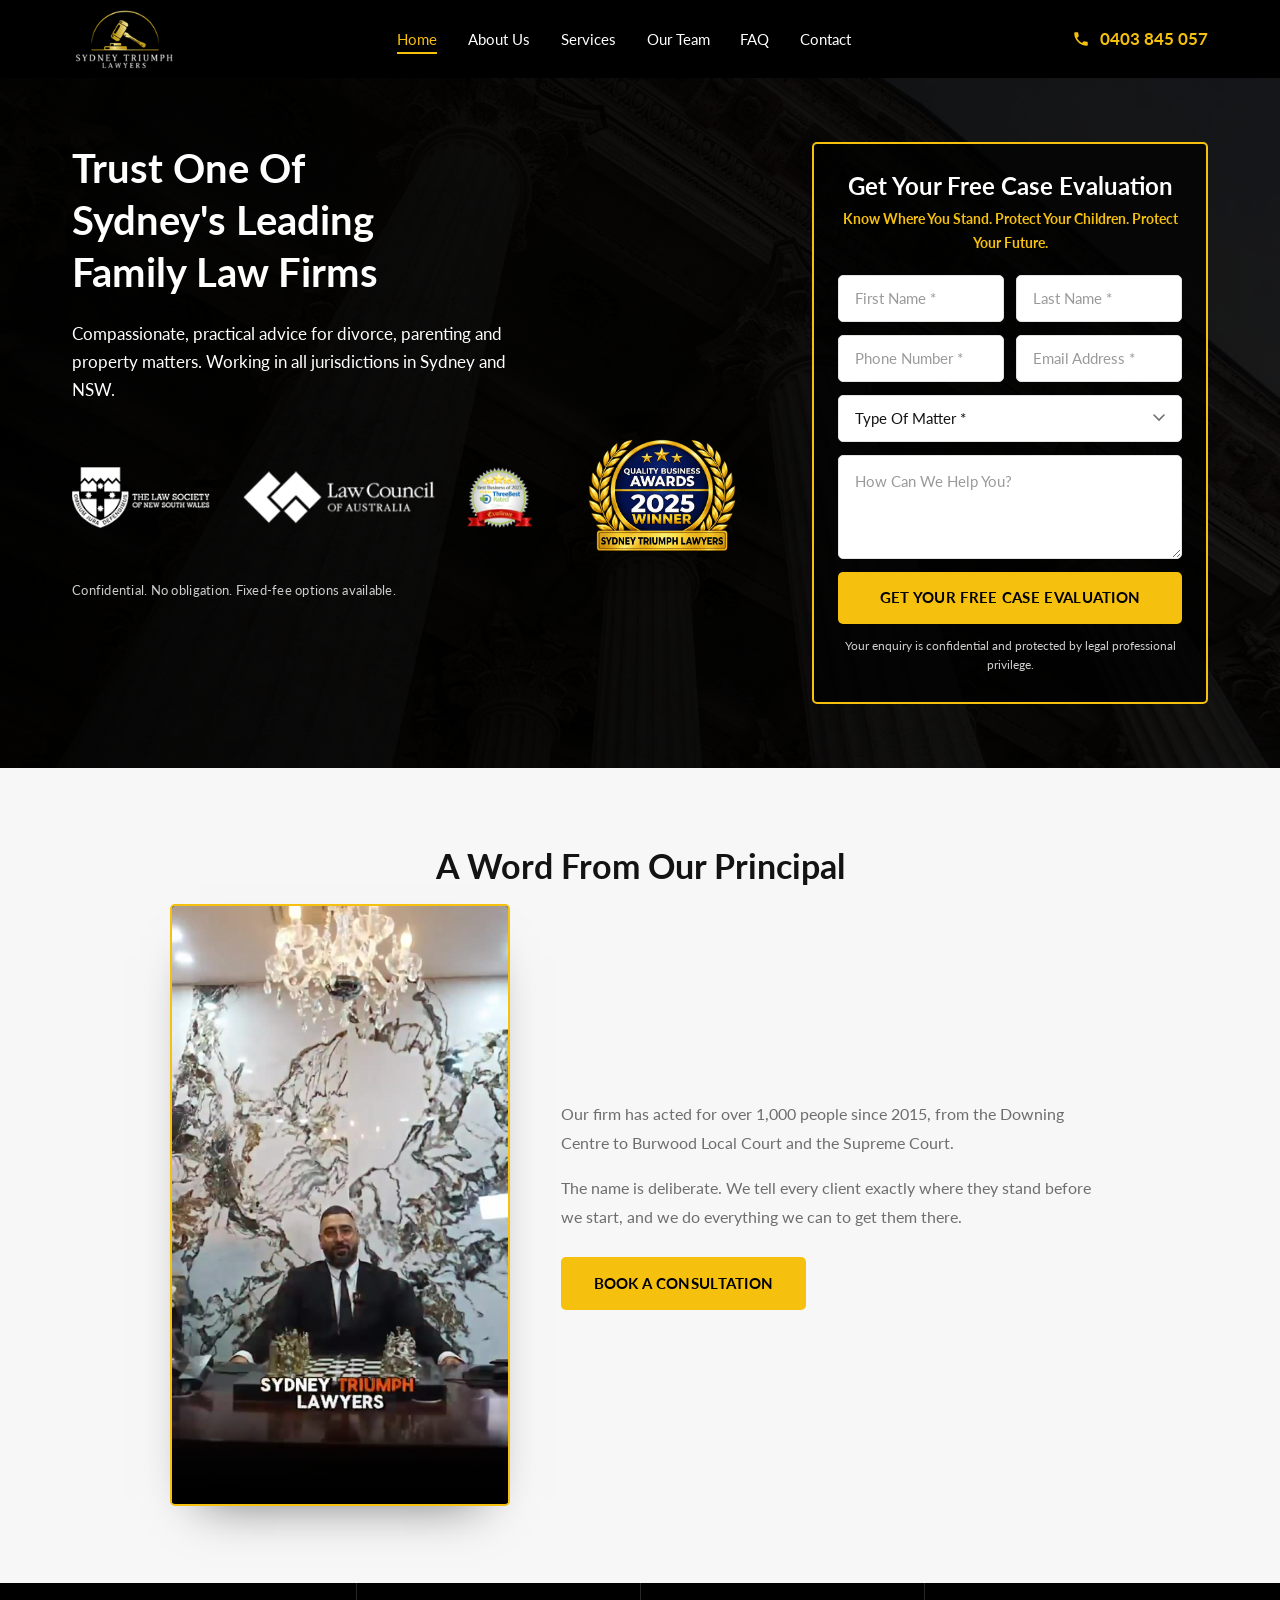
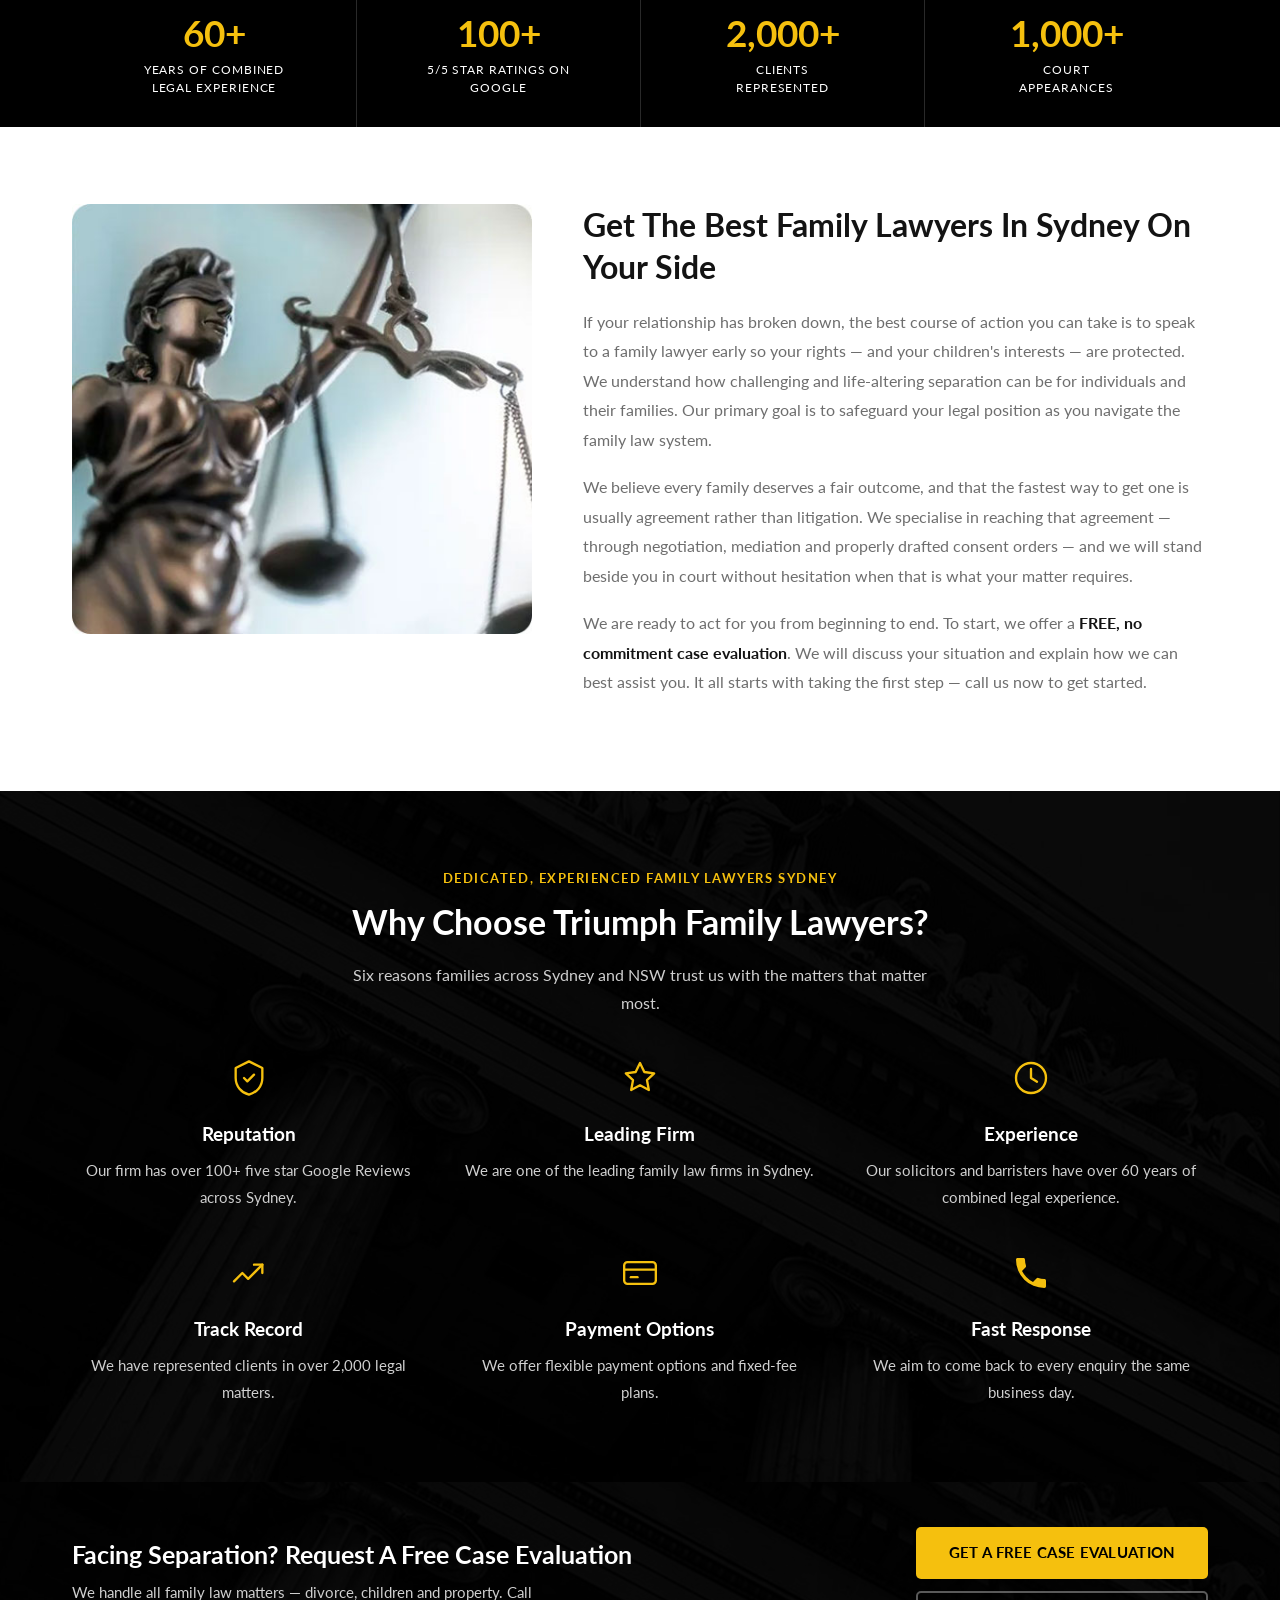
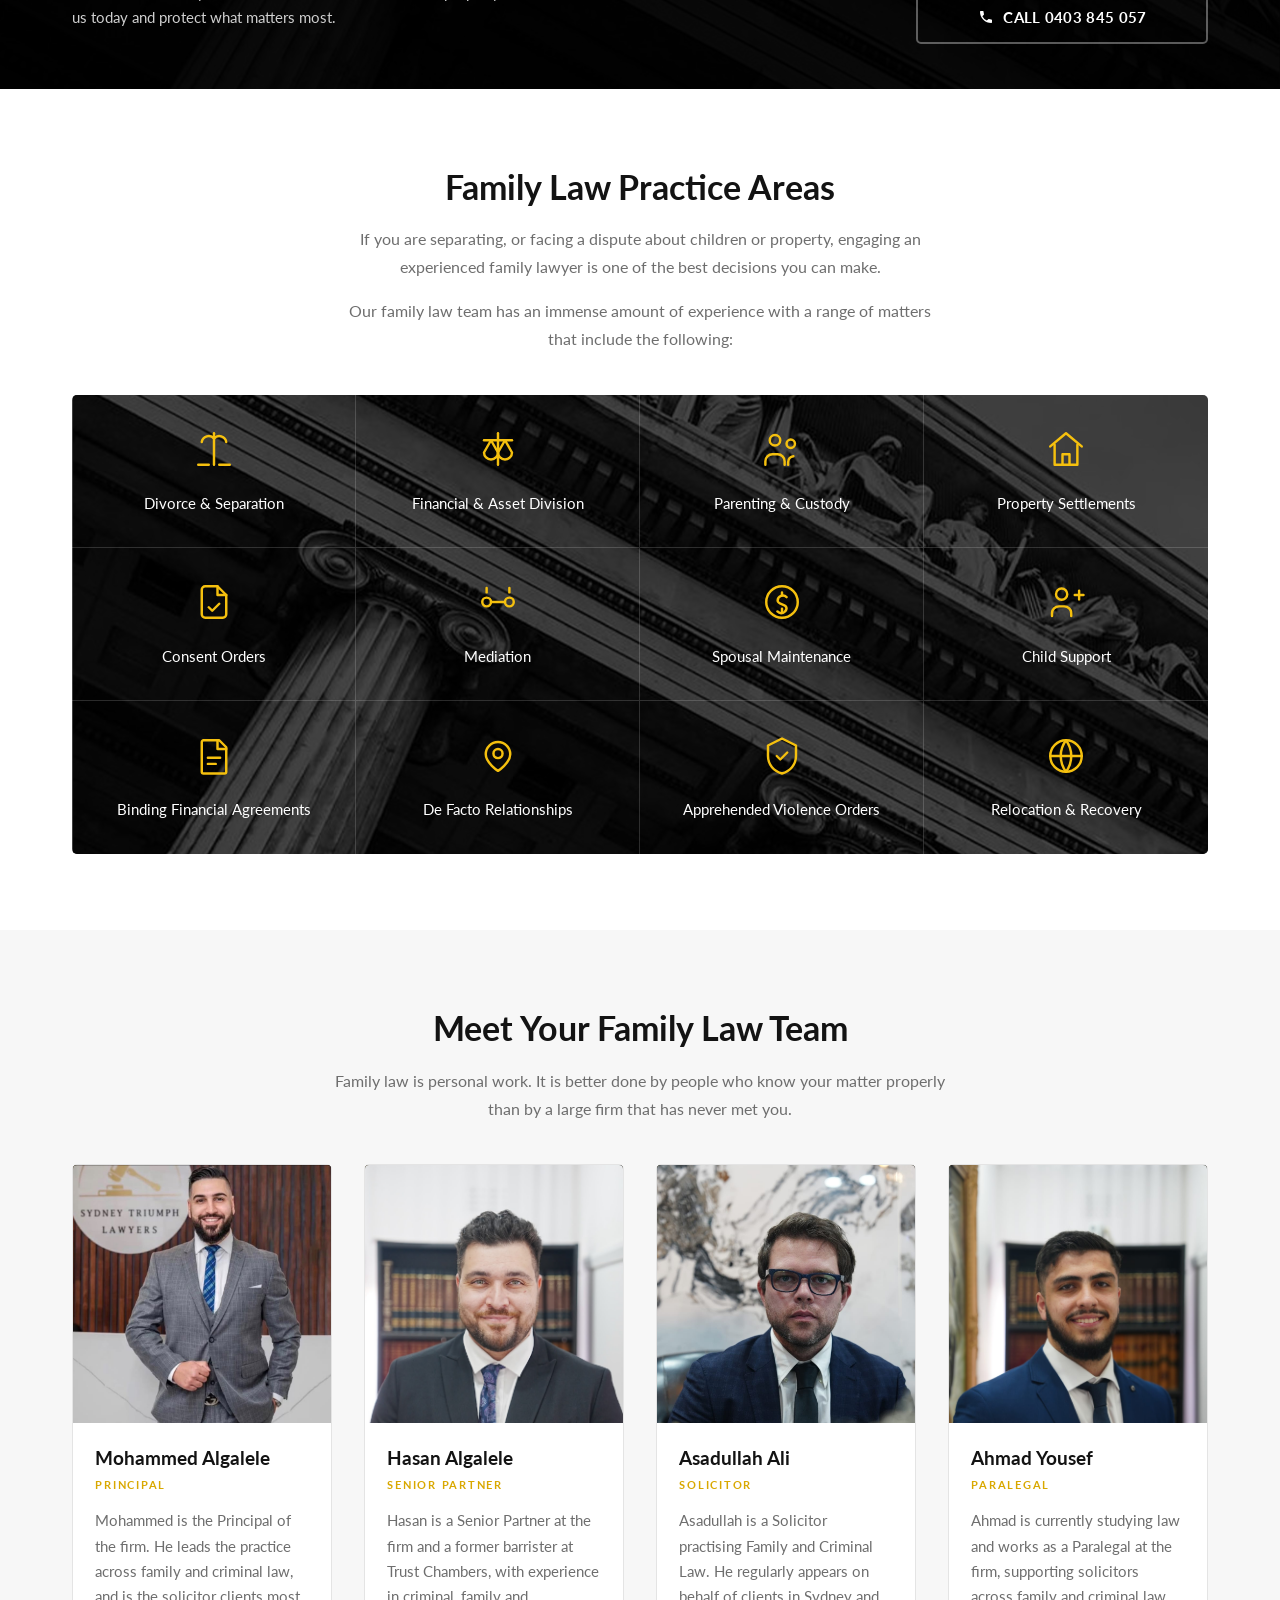
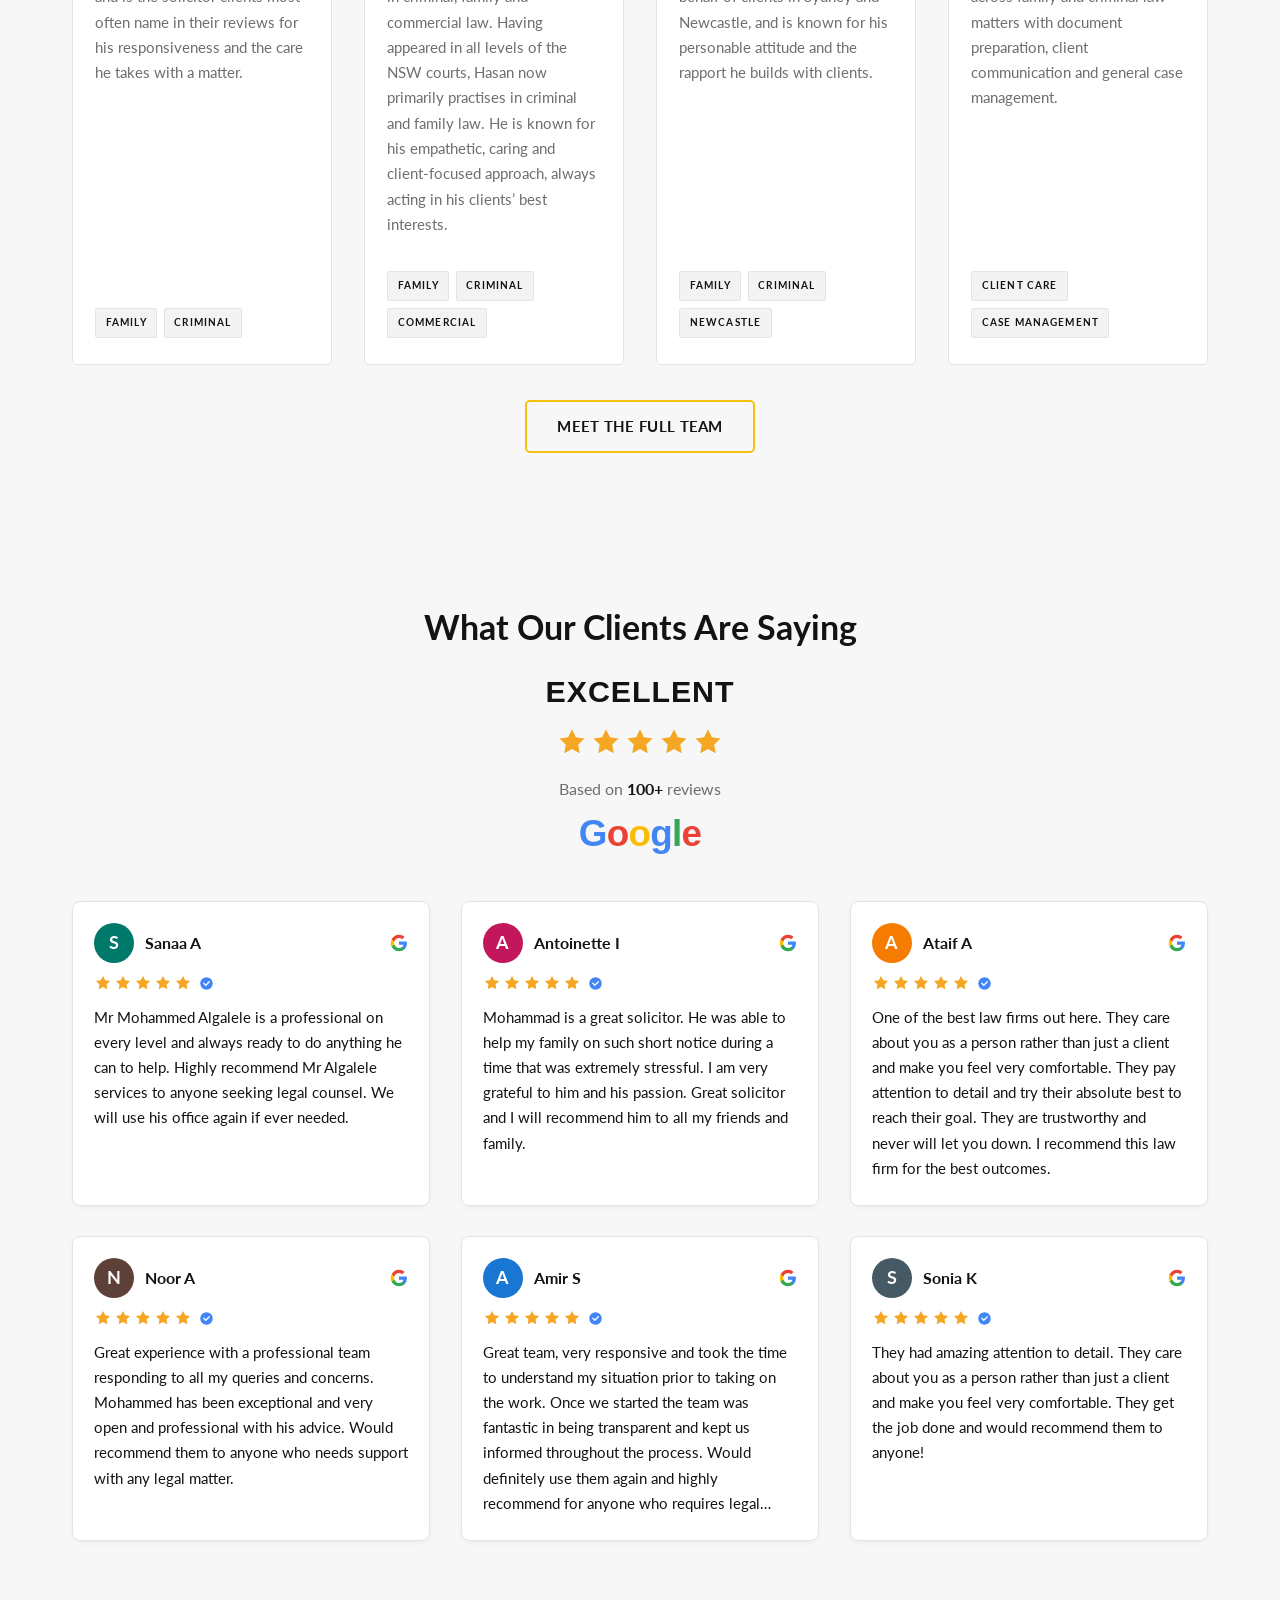
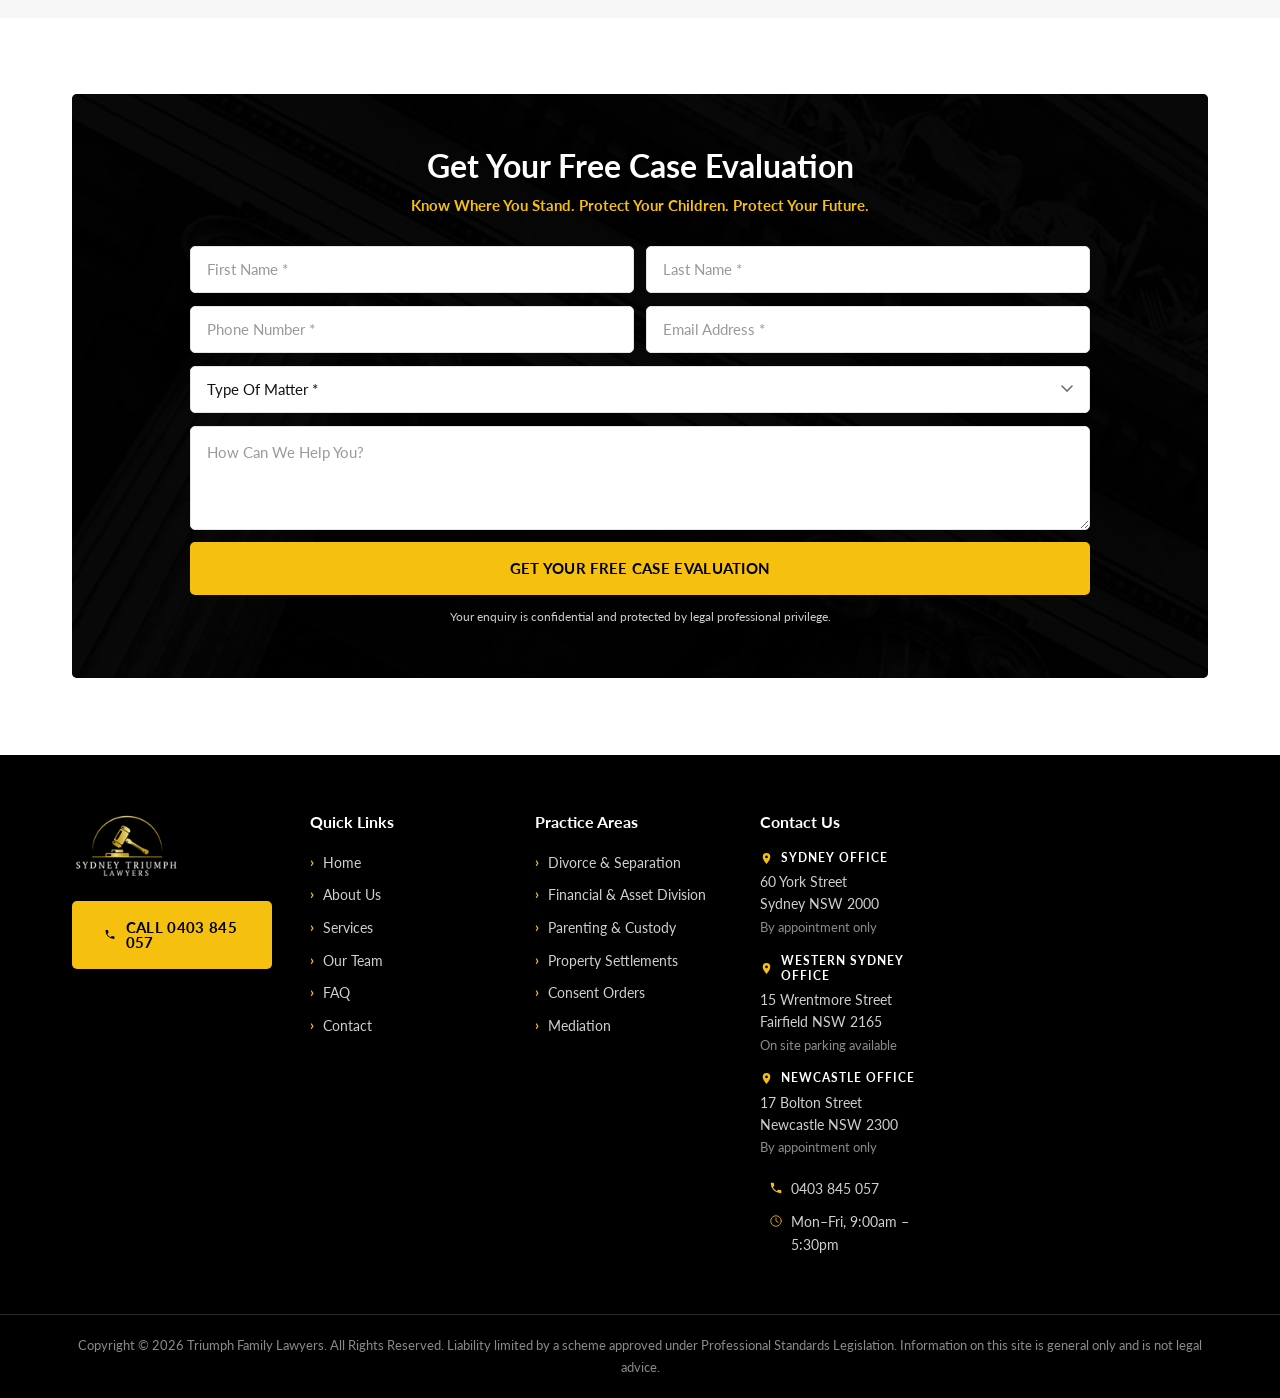
==== commit 6c778190: "Set the review count to 100+ Matches the figure already published on sydneytriumphlawyers.com.au.  C" ====
--- a/index.html
+++ b/index.html
@@ -857,6 +857,8 @@
 									<p class="gsummary__word">EXCELLENT</p>
 				
 				<span class="stars stars--lg" aria-label="Five out of five stars"><svg viewBox="0 0 24 24" aria-hidden="true" focusable="false"><path fill="currentColor" d="M12 2.5l2.9 5.88 6.49.94-4.7 4.58 1.11 6.46L12 17.31 6.2 20.36l1.11-6.46-4.7-4.58 6.49-.94z"/></svg><svg viewBox="0 0 24 24" aria-hidden="true" focusable="false"><path fill="currentColor" d="M12 2.5l2.9 5.88 6.49.94-4.7 4.58 1.11 6.46L12 17.31 6.2 20.36l1.11-6.46-4.7-4.58 6.49-.94z"/></svg><svg viewBox="0 0 24 24" aria-hidden="true" focusable="false"><path fill="currentColor" d="M12 2.5l2.9 5.88 6.49.94-4.7 4.58 1.11 6.46L12 17.31 6.2 20.36l1.11-6.46-4.7-4.58 6.49-.94z"/></svg><svg viewBox="0 0 24 24" aria-hidden="true" focusable="false"><path fill="currentColor" d="M12 2.5l2.9 5.88 6.49.94-4.7 4.58 1.11 6.46L12 17.31 6.2 20.36l1.11-6.46-4.7-4.58 6.49-.94z"/></svg><svg viewBox="0 0 24 24" aria-hidden="true" focusable="false"><path fill="currentColor" d="M12 2.5l2.9 5.88 6.49.94-4.7 4.58 1.11 6.46L12 17.31 6.2 20.36l1.11-6.46-4.7-4.58 6.49-.94z"/></svg></span>
+									<p class="gsummary__count">
+						Based on <strong>100+</strong> reviews					</p>
 				
 									<span class="gsummary__logo"><span class="gword" aria-label="Google"><span style="color:#4285F4">G</span><span style="color:#EA4335">o</span><span style="color:#FBBC05">o</span><span style="color:#4285F4">g</span><span style="color:#34A853">l</span><span style="color:#EA4335">e</span></span></span>
 							</div>
